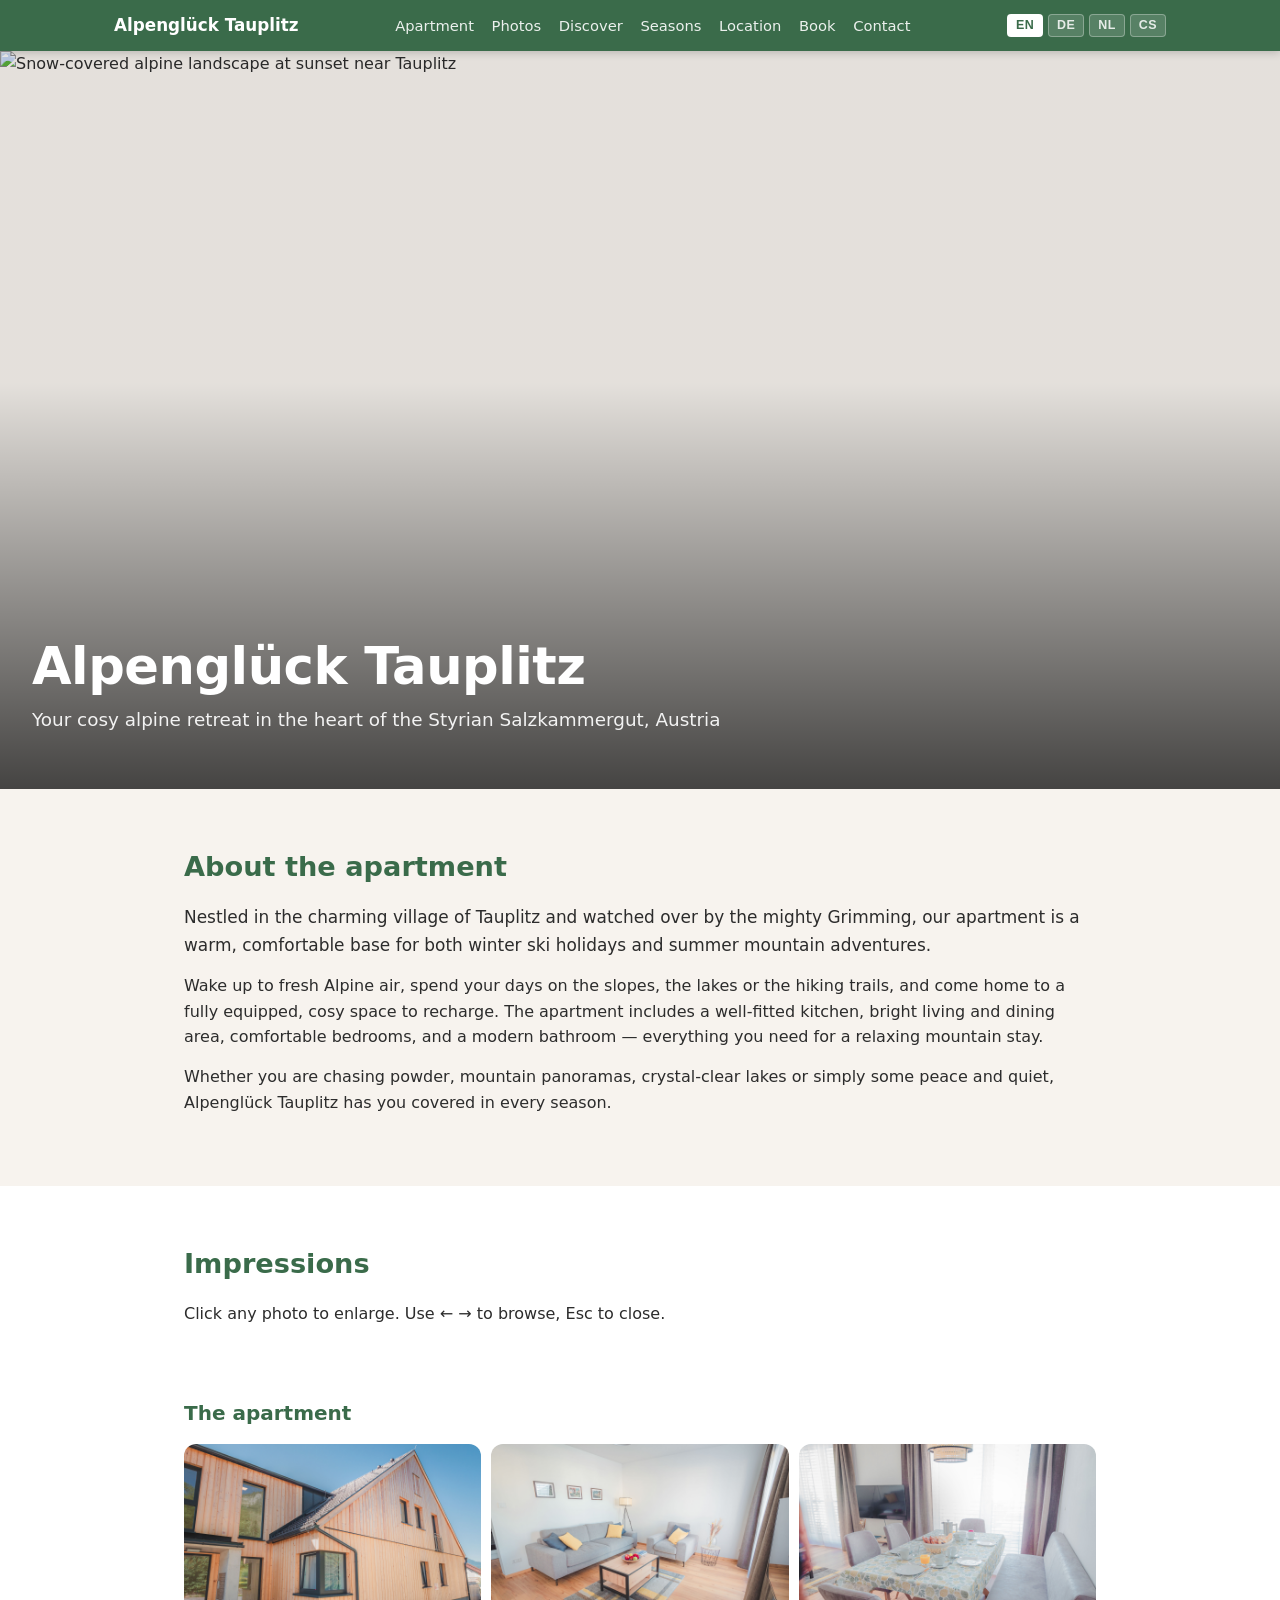
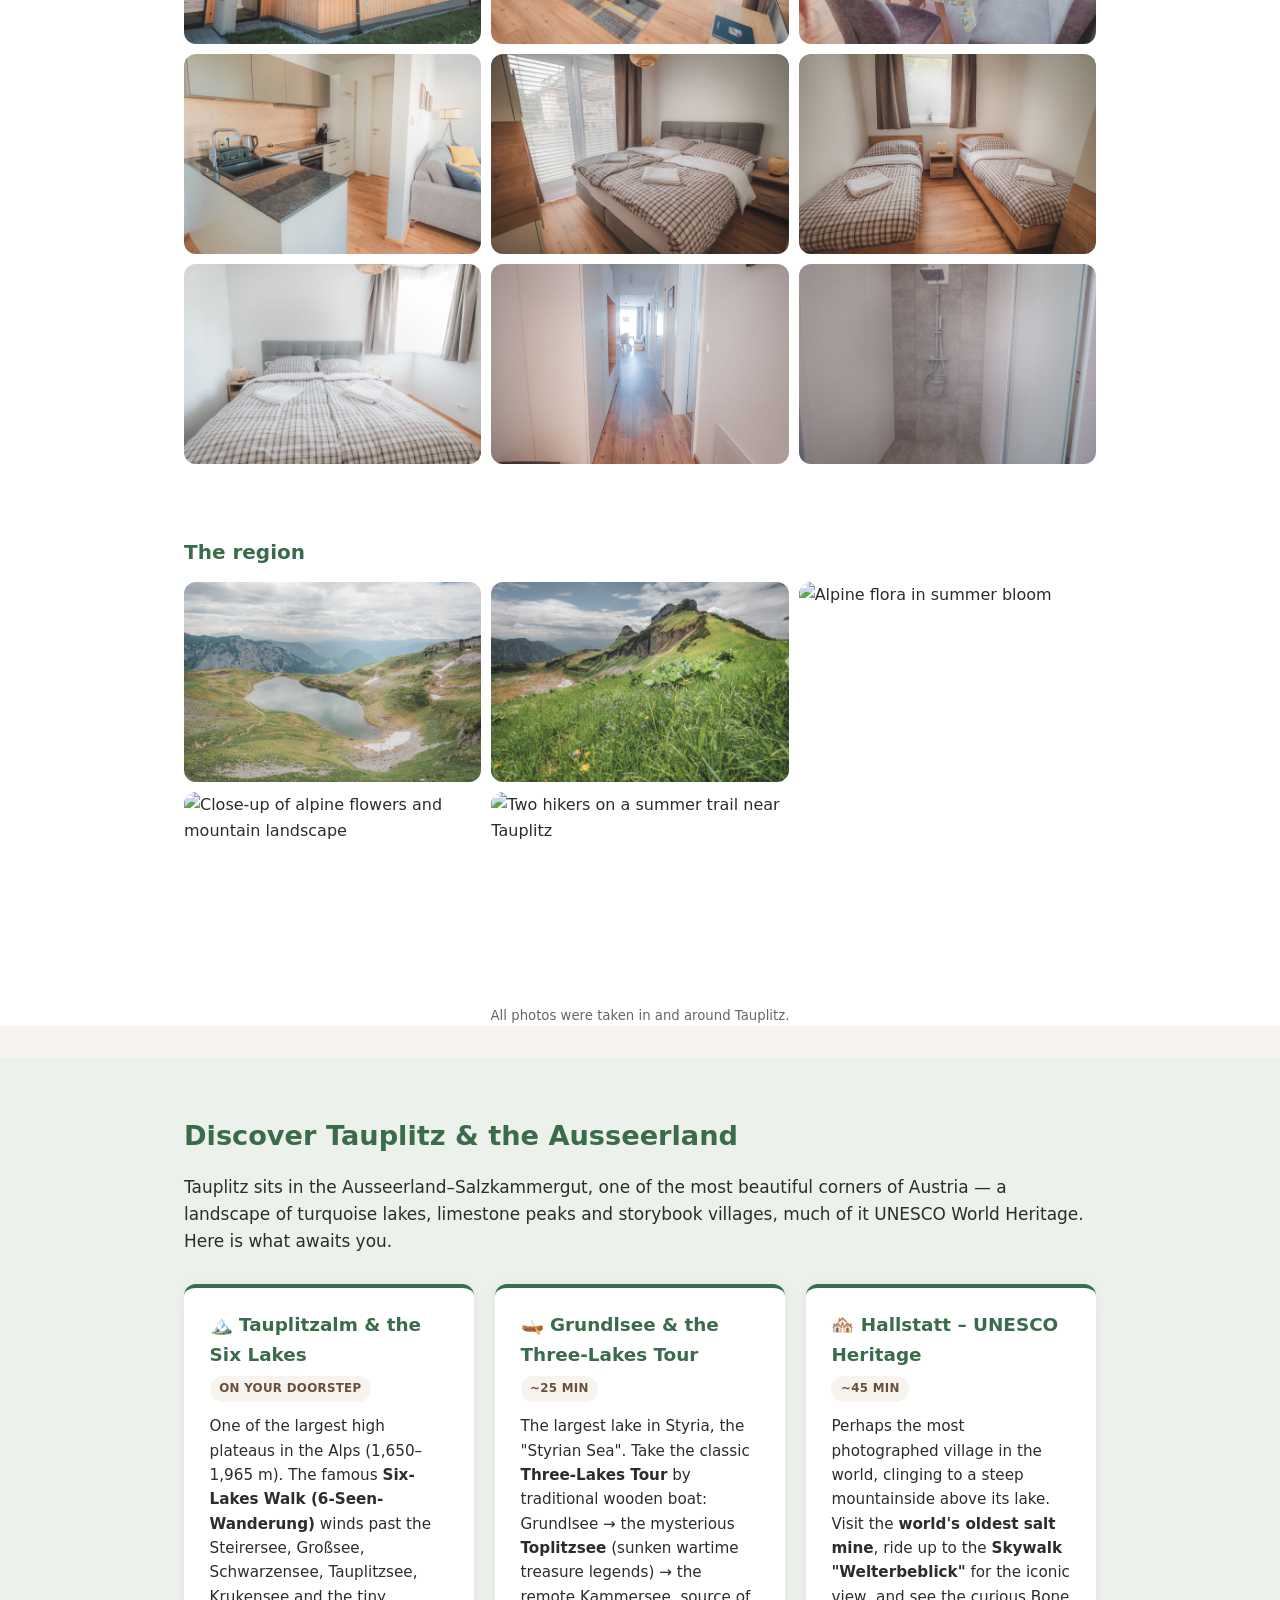
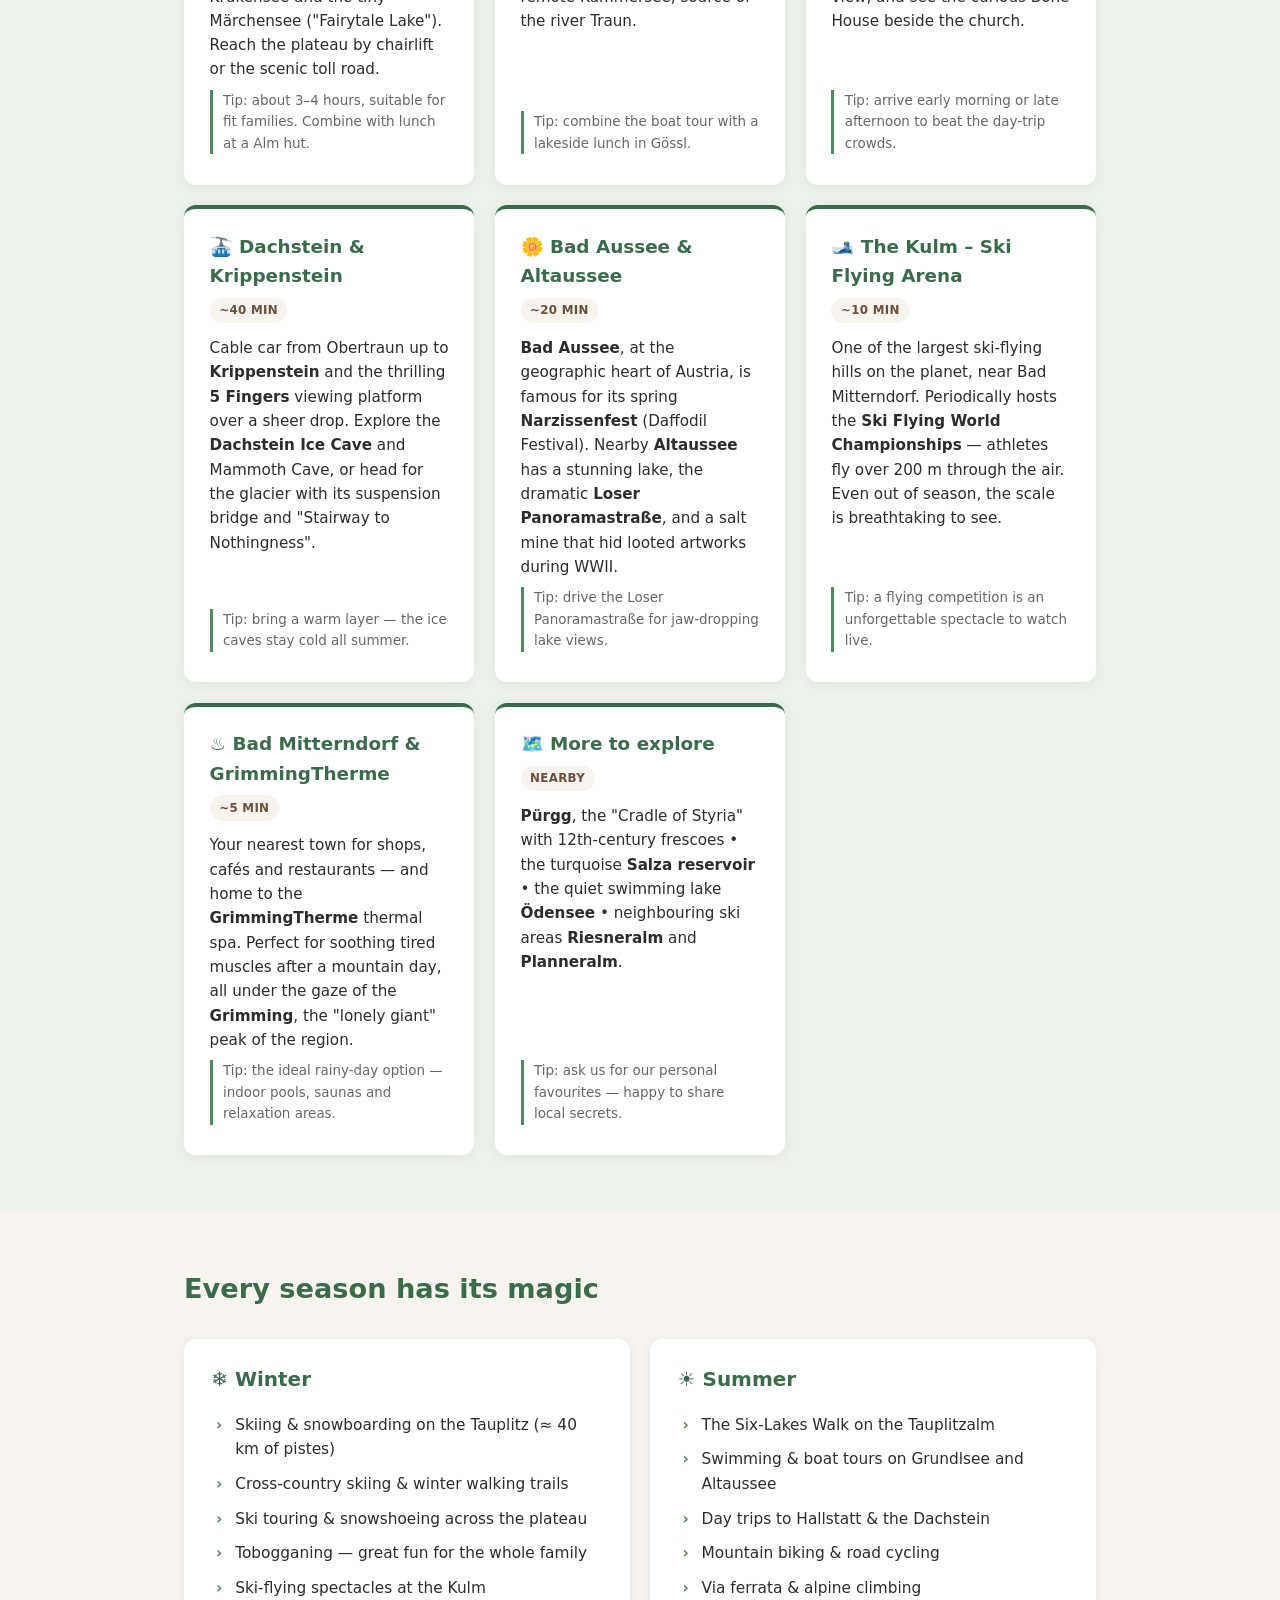
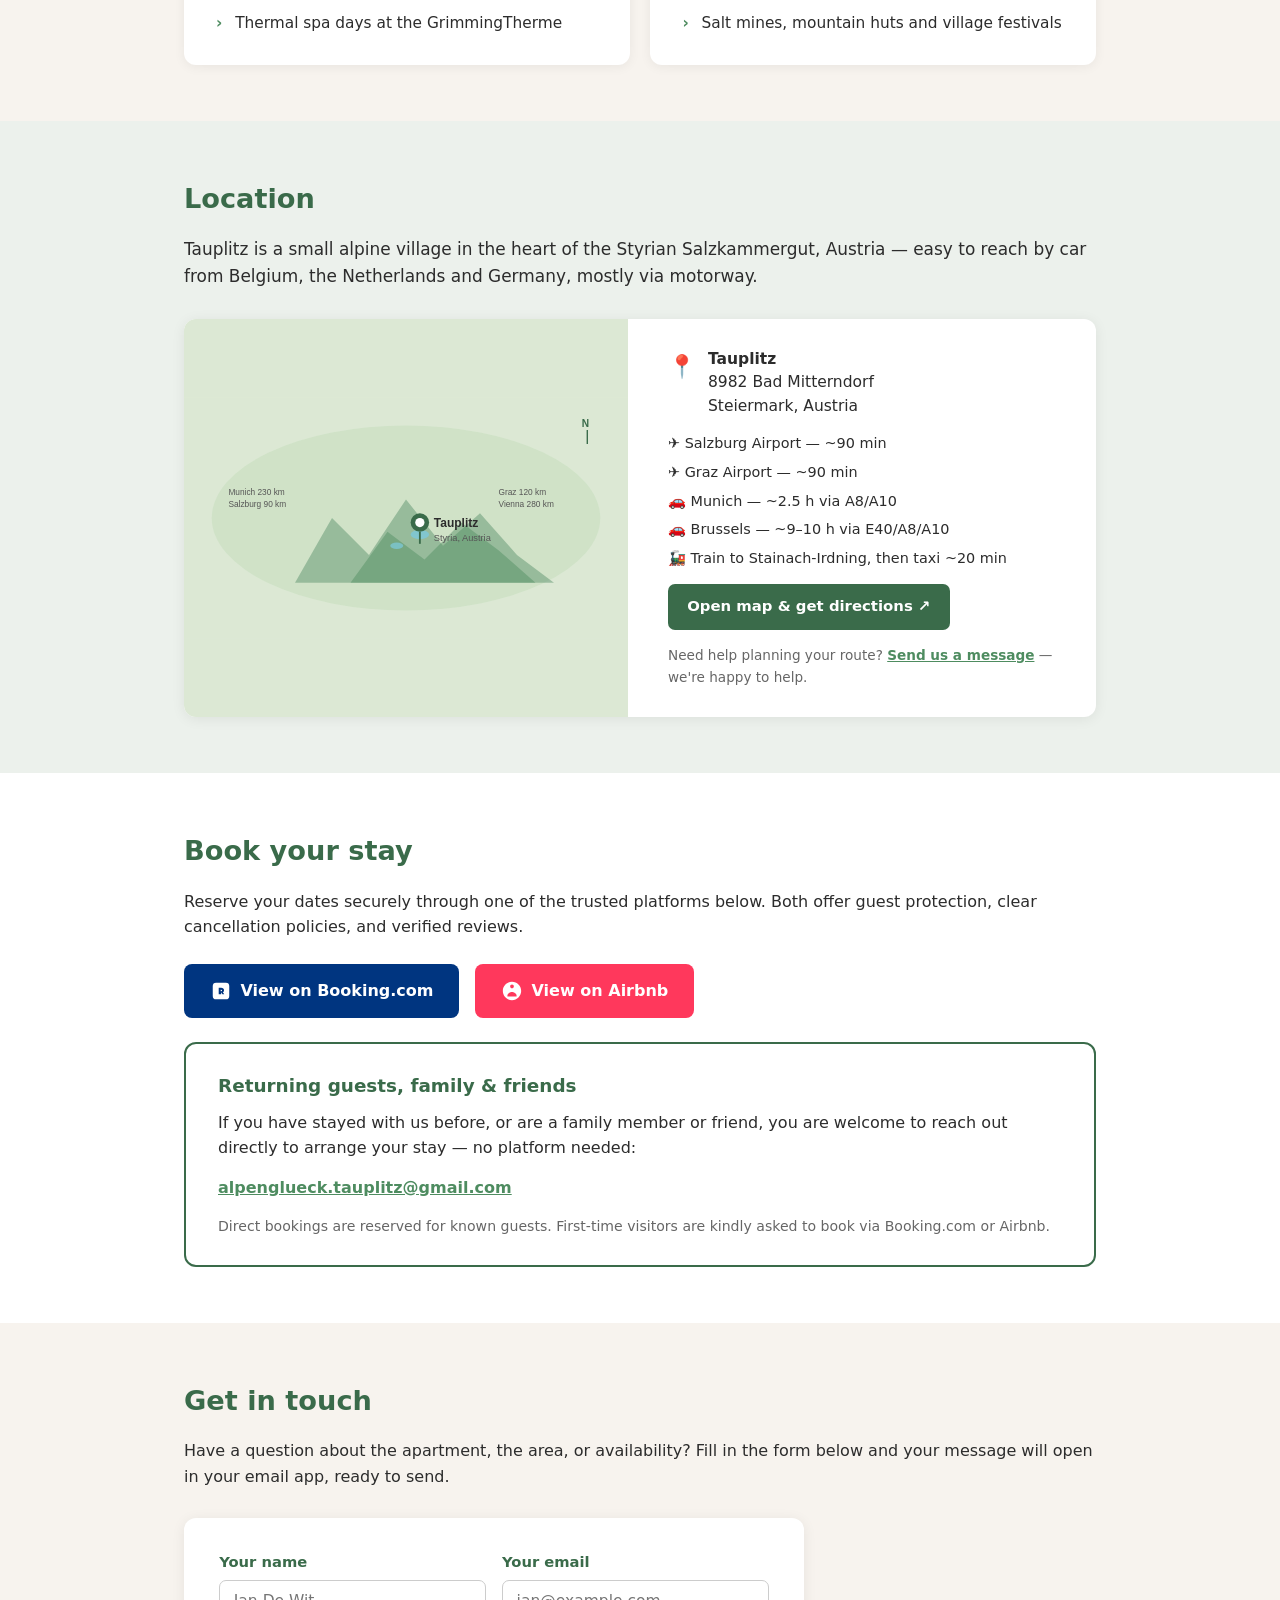
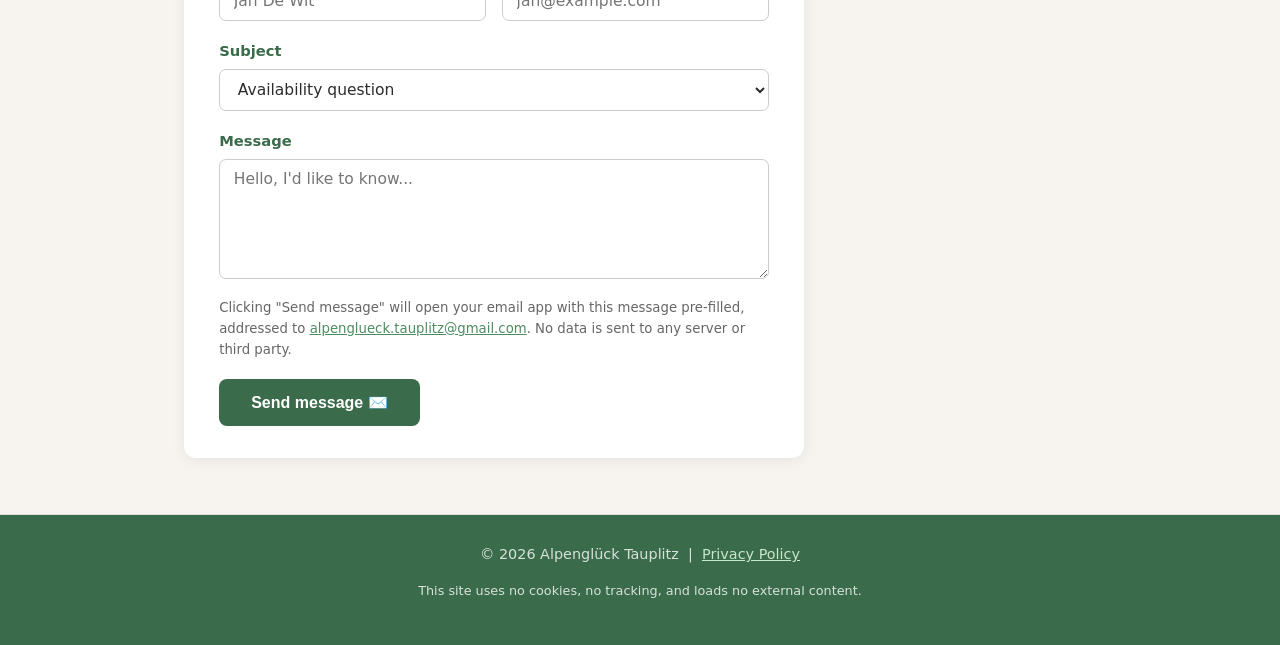
==== cs/index.html @ a93c3a3f "SEO: multilingual URL structure with hreflang, canonical, Open Graph, JSON-LD schema, sitemap & robo" ====
<!DOCTYPE html>

<html lang="cs">
<head>
<meta charset="utf-8">
<meta content="width=device-width, initial-scale=1.0" name="viewport">
<title data-i18n="page_title">Alpengl&uuml;ck Tauplitz &ndash; Alpsk&yacute; apartm&aacute;n ve &Scaron;t&yacute;rsk&yacute;ch Alp&aacute;ch</title>
<meta content="&Uacute;tuln&yacute; alpsk&yacute; apartm&aacute;n v Tauplitz, Rakousko. Va&scaron;e z&aacute;kladna pro Tauplitzalm, Grundlsee, Hallstatt a Dachstein. Rezervujte p&rcaron;es Booking.com nebo Airbnb." name="description">
<style>
    *, *::before, *::after { box-sizing: border-box; margin: 0; padding: 0; }

    :root {
      --green:       #3a6b4a;
      --green-light: #4e8c60;
      --cream:       #f7f3ee;
      --tint:        #ecf1ec;
      --brown:       #6b4f3a;
      --text:        #2c2c2c;
      --muted:       #666;
      --radius:      12px;
    }

    html { scroll-behavior: smooth; }
    body {
      font-family: 'Segoe UI', system-ui, sans-serif;
      color: var(--text);
      background: var(--cream);
      line-height: 1.6;
    }

    /* NAV */
    .nav {
      position: sticky; top: 0; z-index: 100;
      background: var(--green);
      box-shadow: 0 2px 8px rgba(0,0,0,.18);
    }
    .nav-inner {
      max-width: 1100px; margin: 0 auto;
      padding: .75rem 1.5rem;
      display: flex; flex-wrap: wrap;
      align-items: center; justify-content: space-between;
      gap: .4rem 1rem;
    }
    .nav-logo { color:#fff; font-weight:700; font-size:1.05rem; text-decoration:none; }
    .nav nav  { display:flex; flex-wrap:wrap; gap:1.1rem; }
    .nav nav a { color:rgba(255,255,255,.9); text-decoration:none; font-size:.92rem; }
    .nav nav a:hover { color:#fff; text-decoration:underline; }

    /* HERO */
    .hero {
      position:relative; height:82vh; min-height:460px;
      overflow:hidden; display:flex; align-items:flex-end;
    }
    .hero img {
      position:absolute; inset:0;
      width:100%; height:100%; object-fit:cover; object-position:center 35%;
    }
    .hero-overlay {
      position:absolute; inset:0;
      background:linear-gradient(to top,rgba(0,0,0,.72) 0%,rgba(0,0,0,.08) 55%);
    }
    .hero-text { position:relative; z-index:1; padding:2.5rem 2rem; color:#fff; max-width:760px; }
    .hero-text h1 {
      font-size:clamp(2rem,5vw,3.2rem); font-weight:700;
      letter-spacing:-.5px; line-height:1.15;
    }
    .hero-text p { margin-top:.6rem; font-size:1.15rem; opacity:.92; }

    /* LAYOUT */
    .band       { width:100%; }
    .band-tint  { background:var(--tint); }
    .band-white { background:#fff; }
    section { padding:3.5rem 1.5rem; max-width:960px; margin:0 auto; }
    section[id] { scroll-margin-top:68px; }
    h2 { font-size:1.7rem; color:var(--green); margin-bottom:1rem; }
    h3 { color:var(--green); }
    .lead { font-size:1.06rem; }
    p { margin-bottom:.9rem; }

    /* GALLERY */
    .gallery-label {
      max-width:960px; margin:0 auto;
      padding:2.5rem 1.5rem .4rem;
      font-size:1.25rem; font-weight:700; color:var(--green);
    }
    .gallery {
      display:grid;
      grid-template-columns:repeat(auto-fill,minmax(240px,1fr));
      gap:10px;
      max-width:960px; margin:.5rem auto 0; padding:0 1.5rem;
    }
    .gallery figure {
      position:relative; overflow:hidden;
      border-radius:var(--radius); cursor:zoom-in;
    }
    .gallery img {
      width:100%; height:200px; object-fit:cover; display:block;
      transition:transform .35s ease;
    }
    .gallery figure:hover img { transform:scale(1.06); }
    .gallery figcaption {
      position:absolute; left:0; right:0; bottom:0;
      padding:1.2rem .8rem .6rem;
      color:#fff; font-size:.88rem;
      background:linear-gradient(to top,rgba(0,0,0,.65),transparent);
      opacity:0; transition:opacity .22s;
    }
    .gallery figure:hover figcaption { opacity:1; }
    .gallery-hint {
      max-width:960px; margin:.8rem auto 0; padding:0 1.5rem;
      text-align:center; font-size:.83rem; color:var(--muted);
    }

    /* LIGHTBOX */
    .lightbox {
      position:fixed; inset:0; background:rgba(0,0,0,.93);
      display:none; align-items:center; justify-content:center;
      z-index:1000; padding:1.5rem;
    }
    .lightbox.open { display:flex; }
    .lightbox img {
      max-width:94%; max-height:88vh; object-fit:contain;
      border-radius:6px; box-shadow:0 12px 50px rgba(0,0,0,.6);
    }
    .lb-btn {
      position:absolute; background:none; border:none;
      color:#fff; cursor:pointer; line-height:1; user-select:none;
    }
    .lb-close { top:.8rem; right:1.2rem; font-size:2.8rem; }
    .lb-nav   { top:50%; transform:translateY(-50%); font-size:3.2rem; padding:0 .6rem; }
    .lb-prev  { left:.2rem; }
    .lb-next  { right:.2rem; }
    .lb-caption {
      position:absolute; bottom:1.2rem; left:0; right:0;
      text-align:center; color:rgba(255,255,255,.9);
      font-size:.97rem; padding:0 1rem;
    }

    /* GUIDE CARDS */
    .guide-grid {
      display:grid; grid-template-columns:repeat(auto-fit,minmax(280px,1fr));
      gap:1.3rem; margin-top:1.8rem;
    }
    .card {
      background:#fff; border-radius:var(--radius);
      padding:1.4rem 1.6rem;
      box-shadow:0 2px 12px rgba(0,0,0,.06);
      border-top:4px solid var(--green);
      display:flex; flex-direction:column;
    }
    .card h3 { font-size:1.15rem; margin-bottom:.45rem; }
    .badge {
      align-self:flex-start; background:var(--cream); color:var(--brown);
      font-size:.74rem; font-weight:700; letter-spacing:.3px;
      padding:.2rem .6rem; border-radius:20px; margin-bottom:.8rem;
      text-transform:uppercase;
    }
    .card p { font-size:.95rem; margin-bottom:.5rem; }
    .card .tip {
      font-size:.84rem; color:var(--muted);
      border-left:3px solid var(--green-light);
      padding-left:.65rem; margin-top:auto;
    }

    /* SEASONS */
    .season-grid {
      display:grid; grid-template-columns:repeat(auto-fit,minmax(270px,1fr));
      gap:1.3rem; margin-top:1.8rem;
    }
    .season {
      background:#fff; border-radius:var(--radius);
      padding:1.5rem 1.7rem;
      box-shadow:0 2px 12px rgba(0,0,0,.06);
    }
    .season h3 { font-size:1.25rem; margin-bottom:.75rem; }
    .season ul { list-style:none; }
    .season li { padding:.32rem 0 .32rem 1.5rem; position:relative; font-size:.96rem; }
    .season li::before {
      content:"›"; position:absolute; left:.3rem;
      color:var(--green-light); font-weight:700;
    }

    /* LOCATION MAP BOX */
    .map-box {
      display:grid; grid-template-columns:1fr 1fr;
      gap:1.5rem; margin-top:1.8rem;
      background:#fff; border-radius:var(--radius);
      box-shadow:0 2px 14px rgba(0,0,0,.07);
      overflow:hidden;
    }
    .map-visual { background:#dce8d4; display:flex; align-items:stretch; }
    .map-visual svg { width:100%; height:100%; display:block; }
    .map-info {
      padding:1.8rem 1.8rem 1.8rem 1rem;
      display:flex; flex-direction:column; gap:.9rem;
    }
    .map-address {
      display:flex; gap:.75rem; align-items:flex-start;
      font-size:.97rem; line-height:1.5;
    }
    .map-pin-icon { font-size:1.4rem; flex-shrink:0; margin-top:.1rem; }
    .map-facts { display:flex; flex-direction:column; gap:.35rem; }
    .map-fact { font-size:.9rem; display:flex; gap:.5rem; }
    .map-fact span { color:var(--text); }
    .map-btn {
      display:inline-block; background:var(--green); color:#fff;
      text-decoration:none; padding:.7rem 1.2rem;
      border-radius:7px; font-size:.93rem; font-weight:600;
      transition:opacity .15s; align-self:flex-start;
    }
    .map-btn:hover { opacity:.88; }
    .map-contact-note { font-size:.85rem; color:var(--muted); margin:0; }
    .map-contact-note a { color:var(--green-light); font-weight:600; }
    @media (max-width:620px) {
      .map-box { grid-template-columns:1fr; }
      .map-info { padding:1.4rem; }
    }

    /* CONTACT FORM */
    .contact-form {
      background:#fff; border-radius:var(--radius);
      padding:2rem 2.2rem;
      box-shadow:0 2px 14px rgba(0,0,0,.07);
      margin-top:1.8rem; max-width:620px;
    }
    .form-row { display:flex; flex-direction:column; gap:.4rem; margin-bottom:1.1rem; }
    .form-row label { font-size:.92rem; font-weight:600; color:var(--green); }
    .form-row input,
    .form-row textarea,
    .form-row select {
      border:1.5px solid #ccc; border-radius:7px;
      padding:.65rem .85rem; font-size:.97rem;
      font-family:inherit; color:var(--text);
      transition:border-color .15s;
      background:#fff;
    }
    .form-row input:focus,
    .form-row textarea:focus { outline:none; border-color:var(--green); }
    .form-row textarea { resize:vertical; min-height:120px; }
    .form-row.two-col { display:grid; grid-template-columns:1fr 1fr; gap:1rem; }
    .form-row.two-col > div { display:flex; flex-direction:column; gap:.4rem; }
    .form-note { font-size:.83rem; color:var(--muted); margin-bottom:1.2rem; }
    .form-note a { color:var(--green-light); }
    .btn-submit {
      background:var(--green); color:#fff; border:none;
      padding:.85rem 2rem; border-radius:8px;
      font-size:1rem; font-weight:600; cursor:pointer;
      transition:opacity .15s, transform .1s;
    }
    .btn-submit:hover { opacity:.88; transform:translateY(-1px); }
    @media (max-width:480px) {
      .form-row.two-col { grid-template-columns:1fr; }
      .contact-form { padding:1.4rem; }
    }

    /* BOOK */
    .book-grid { display:flex; flex-wrap:wrap; gap:1rem; margin-top:1.5rem; }
    .btn {
      display:inline-flex; align-items:center; gap:.55rem;
      padding:.9rem 1.6rem; border-radius:8px;
      font-size:1rem; font-weight:600; text-decoration:none;
      transition:opacity .15s,transform .1s;
    }
    .btn:hover { opacity:.88; transform:translateY(-1px); }
    .btn-booking { background:#003580; color:#fff; }
    .btn-airbnb  { background:#ff385c; color:#fff; }
    .btn svg { width:22px; height:22px; flex-shrink:0; fill:currentColor; }

    .direct-box {
      background:#fff; border:2px solid var(--green);
      border-radius:var(--radius); padding:1.7rem 2rem; margin-top:1.5rem;
    }
    .direct-box h3 { margin-bottom:.55rem; font-size:1.15rem; }
    .direct-box a { color:var(--green-light); font-weight:600; word-break:break-all; }

    hr { border:none; border-top:1px solid #e2ddd4; margin:0; }

    footer {
      background:var(--green); color:rgba(255,255,255,.8);
      text-align:center; padding:1.8rem 1rem; font-size:.9rem;
    }
    footer a { color:#c8e6c9; text-decoration:underline; }

    .lang-switch { display:flex; gap:.3rem; }
    .lang-switch button {
      background:rgba(255,255,255,.15); border:1px solid rgba(255,255,255,.3);
      color:rgba(255,255,255,.85); border-radius:4px; padding:.2rem .5rem;
      font-size:.78rem; font-weight:600; cursor:pointer; transition:background .15s;
      letter-spacing:.5px;
    }
    .lang-switch button:hover { background:rgba(255,255,255,.25); }
    .lang-switch button.active { background:#fff; color:var(--green); }

    @media (max-width:520px) {
      .btn { width:100%; justify-content:center; }
      .gallery { grid-template-columns:1fr 1fr; }
      .gallery img { height:150px; }
    }
  </style>
<link href="https://alpenglueck-tauplitz.be/cs/" rel="canonical"><link href="https://alpenglueck-tauplitz.be/" hreflang="en" rel="alternate"><link href="https://alpenglueck-tauplitz.be/de/" hreflang="de" rel="alternate"><link href="https://alpenglueck-tauplitz.be/nl/" hreflang="nl" rel="alternate"><link href="https://alpenglueck-tauplitz.be/cs/" hreflang="cs" rel="alternate"><link href="https://alpenglueck-tauplitz.be/" hreflang="x-default" rel="alternate"><meta content="website" property="og:type"><meta content="Alpengl&uuml;ck Tauplitz" property="og:site_name"><meta content="Alpengl&uuml;ck Tauplitz &ndash; Alpsk&yacute; apartm&aacute;n ve &Scaron;t&yacute;rsk&yacute;ch Alp&aacute;ch" property="og:title"><meta content="&Uacute;tuln&yacute; alpsk&yacute; apartm&aacute;n v Tauplitz, Rakousko. Va&scaron;e z&aacute;kladna pro Tauplitzalm, Grundlsee, Hallstatt a Dachstein. Rezervujte p&rcaron;es Booking.com nebo Airbnb." property="og:description"><meta content="https://alpenglueck-tauplitz.be/cs/" property="og:url"><meta content="https://alpenglueck-tauplitz.be/images/hero.jpg" property="og:image"><meta content="cs_CZ" property="og:locale"><meta content="summary_large_image" name="twitter:card"><meta content="Alpengl&uuml;ck Tauplitz &ndash; Alpsk&yacute; apartm&aacute;n ve &Scaron;t&yacute;rsk&yacute;ch Alp&aacute;ch" name="twitter:title"><meta content="&Uacute;tuln&yacute; alpsk&yacute; apartm&aacute;n v Tauplitz, Rakousko. Va&scaron;e z&aacute;kladna pro Tauplitzalm, Grundlsee, Hallstatt a Dachstein. Rezervujte p&rcaron;es Booking.com nebo Airbnb." name="twitter:description"><meta content="https://alpenglueck-tauplitz.be/images/hero.jpg" name="twitter:image"><meta content="AT-6" name="geo.region"><meta content="Tauplitz, Bad Mitterndorf" name="geo.placename"><meta content="47.5717;14.0086" name="geo.position"><meta content="47.5717, 14.0086" name="ICBM"><meta content="#3a6b4a" name="theme-color"><meta content="index, follow" name="robots"><meta content="Alpengl&uuml;ck Tauplitz" name="author"><script type="application/ld+json">{
  "@context": "https://schema.org",
  "@type": "LodgingBusiness",
  "name": "Alpenglück Tauplitz",
  "description": "Útulný alpský apartmán v Tauplitz, Rakousko. Vaše základna pro Tauplitzalm, Grundlsee, Hallstatt a Dachstein. Rezervujte přes Booking.com nebo Airbnb.",
  "url": "https://alpenglueck-tauplitz.be/cs/",
  "image": "https://alpenglueck-tauplitz.be/images/hero.jpg",
  "inLanguage": "cs",
  "email": "alpenglueck.tauplitz@gmail.com",
  "address": {
    "@type": "PostalAddress",
    "addressLocality": "Tauplitz",
    "postalCode": "8982",
    "addressRegion": "Steiermark",
    "addressCountry": "AT",
    "streetAddress": "Tauplitz, 8982 Bad Mitterndorf"
  },
  "geo": {
    "@type": "GeoCoordinates",
    "latitude": 47.5717,
    "longitude": 14.0086
  },
  "amenityFeature": [
    {
      "@type": "LocationFeatureSpecification",
      "name": "Fully equipped kitchen",
      "value": true
    },
    {
      "@type": "LocationFeatureSpecification",
      "name": "Bedrooms",
      "value": true
    },
    {
      "@type": "LocationFeatureSpecification",
      "name": "Modern bathroom",
      "value": true
    }
  ],
  "petsAllowed": false,
  "numberOfRooms": 3,
  "knowsLanguage": [
    "en",
    "de",
    "nl",
    "cs"
  ],
  "sameAs": [
    "https://www.booking.com/Share-NSsUTZE",
    "https://www.airbnb.be/rooms/51036211"
  ]
}</script></head>
<body>
<!-- NAV -->
<header class="nav" id="top">
<div class="nav-inner">
<a class="nav-logo" href="#top">Alpengl&uuml;ck Tauplitz</a>
<nav>
<a data-i18n="nav_apt" href="#about">Apartm&aacute;n</a>
<a data-i18n="nav_photos" href="#photos">Fotografie</a>
<a data-i18n="nav_discover" href="#discover">Objevit</a>
<a data-i18n="nav_seasons" href="#seasons">Ro&ccaron;n&iacute; obdob&iacute;</a>
<a data-i18n="nav_location" href="#getting-here">Poloha</a>
<a data-i18n="nav_book" href="#book">Rezervace</a>
<a data-i18n="nav_contact" href="#contact">Kontakt</a>
</nav>
<div class="lang-switch">
<button data-lang="en" onclick="location.href='/'">EN</button>
<button data-lang="de" onclick="location.href='/de/'">DE</button>
<button data-lang="nl" onclick="location.href='/nl/'">NL</button>
<button class="active" data-lang="cs" onclick="location.href='/cs/'">CS</button>
</div>
</div>
</header>
<!-- HERO -->
<div class="hero">
<img alt="Snow-covered alpine landscape at sunset near Tauplitz" src="/images/hero.jpg">
<div class="hero-overlay"></div>
<div class="hero-text">
<h1>Alpengl&uuml;ck Tauplitz</h1>
<p data-i18n="hero_sub">V&aacute;&scaron; &uacute;tuln&yacute; alpsk&yacute; &uacute;tulek v srdci &Scaron;t&yacute;rsk&eacute;ho Salzkammergutu, Rakousko</p>
</div>
</div>
<!-- ABOUT -->
<section id="about">
<h2 data-i18n="about_h2">O apartm&aacute;nu</h2>
<p class="lead" data-i18n="about_p1">Zasazen&yacute; do malebn&eacute; vesnice Tauplitz a dohl&iacute;&zcaron;en&yacute; mocn&yacute;m Grimmingem, n&aacute;&scaron; apartm&aacute;n je teplou a pohodlnou z&aacute;kladnou jak pro zimn&iacute; ly&zcaron;a&rcaron;sk&eacute; dovolen&eacute;, tak pro letn&iacute; horsk&aacute; dobrodru&zcaron;stv&iacute;.</p>
<p data-i18n="about_p2">Probouzejte se do &ccaron;erstv&eacute;ho alpsk&eacute;ho vzduchu, tr&aacute;vte dny na sjezdovk&aacute;ch, u jezer nebo na turistick&yacute;ch stezk&aacute;ch a vra&tcaron;te se do pln&ecaron; vybaven&eacute;ho, &uacute;tuln&eacute;ho apartm&aacute;nu. Apartm&aacute;n zahrnuje dob&rcaron;e vybavenou kuchy&ncaron;, sv&ecaron;tl&yacute; ob&yacute;vac&iacute; a j&iacute;deln&iacute; prostor, pohodln&eacute; lo&zcaron;nice a modern&iacute; koupelnu &ndash; v&scaron;e pro relaxa&ccaron;n&iacute; pobyt v hor&aacute;ch.</p>
<p data-i18n="about_p3">A&tcaron; hled&aacute;te pra&scaron;an, horsk&aacute; panoramata, k&rcaron;i&scaron;&tcaron;&aacute;lov&ecaron; &ccaron;ist&aacute; jezera nebo jen klid &ndash; Alpengl&uuml;ck Tauplitz m&aacute; v ka&zcaron;d&eacute;m ro&ccaron;n&iacute;m obdob&iacute; to prav&eacute; pro v&aacute;s.</p>
</section>
<!-- PHOTOS -->
<div class="band band-white" id="photos">
<section style="padding-bottom:1rem;">
<h2 data-i18n="photos_h2">Dojmy</h2>
<p data-i18n="photos_p">Klikn&ecaron;te na fotografii pro zv&ecaron;t&scaron;en&iacute;. Proch&aacute;zejte kl&aacute;vesami &larr; &rarr;, zav&rcaron;ete kl&aacute;vesou Esc.</p>
</section>
<p class="gallery-label" data-i18n="gallery_apt">Apartm&aacute;n</p>
<div class="gallery" id="gallery-apt">
<figure>
<img alt="Exterior of the apartment building" src="/images/exterior01.jpg">
<figcaption>The apartment building</figcaption>
</figure>
<figure>
<img alt="Bright and comfortable living room" src="/images/livingroom.jpg">
<figcaption>Living room</figcaption>
</figure>
<figure>
<img alt="Dining area" src="/images/diningroom.jpg">
<figcaption>Dining area</figcaption>
</figure>
<figure>
<img alt="Fully equipped kitchen" src="/images/kitchen.jpg">
<figcaption>Fully equipped kitchen</figcaption>
</figure>
<figure>
<img alt="Cosy main bedroom" src="/images/bedroom.jpg">
<figcaption>Main bedroom</figcaption>
</figure>
<figure>
<img alt="Second bedroom" src="/images/bedroom02.jpg">
<figcaption>Second bedroom</figcaption>
</figure>
<figure>
<img alt="Third bedroom" src="/images/bedroom03.jpg">
<figcaption>Third bedroom</figcaption>
</figure>
<figure>
<img alt="Entrance hallway" src="/images/hallway.jpg">
<figcaption>Entrance hallway</figcaption>
</figure>
<figure>
<img alt="Modern bathroom with shower" src="/images/shower.jpg">
<figcaption>Modern bathroom</figcaption>
</figure>
</div>
<p class="gallery-label" data-i18n="gallery_region" style="margin-top:2rem;">Oblast</p>
<div class="gallery" id="gallery-region">
<figure>
<img alt="Mountain lake on the Tauplitzalm plateau" src="/images/lake.jpg">
<figcaption>Mountain lake on the Tauplitzalm</figcaption>
</figure>
<figure>
<img alt="Alpine wildflower meadow with mountain peaks" src="/images/meadow.jpg">
<figcaption>Alpine wildflower meadows</figcaption>
</figure>
<figure>
<img alt="Alpine flora in summer bloom" src="/images/flora01.jpg">
<figcaption>Summer flora on the plateau</figcaption>
</figure>
<figure>
<img alt="Close-up of alpine flowers and mountain landscape" src="/images/flora02.jpg">
<figcaption>Alpine flowers and peaks</figcaption>
</figure>
<figure>
<img alt="Two hikers on a summer trail near Tauplitz" src="/images/hiking.jpg">
<figcaption>Endless hiking trails on your doorstep</figcaption>
</figure>
</div>
<p class="gallery-hint" data-i18n="gallery_hint" style="margin-bottom:2rem;">V&scaron;echny fotografie byly po&rcaron;&iacute;zeny v Tauplitzu a jeho okol&iacute;.</p>
</div>
<!-- DISCOVER -->
<div class="band band-tint">
<section id="discover">
<h2 data-i18n="discover_h2">Objevte Tauplitz & Ausseerland</h2>
<p class="lead" data-i18n="discover_lead">Tauplitz le&zcaron;&iacute; v oblasti Ausseerland&ndash;Salzkammergut, jednom z nejkr&aacute;sn&ecaron;j&scaron;&iacute;ch kout&uring; Rakouska &ndash; krajin&ecaron; tyrkysov&yacute;ch jezer, v&aacute;pencov&yacute;ch vrchol&uring; a poh&aacute;dkov&yacute;ch vesnic, z nich&zcaron; mnoh&eacute; jsou UNESCO d&ecaron;dictv&iacute;. Zde je to, co v&aacute;s &ccaron;ek&aacute;.</p>
<div class="guide-grid">
<div class="card">
<h3 data-i18n="c1_h3">🏔️ Tauplitzalm & &Scaron;est jezer</h3>
<span class="badge" data-i18n="c1_badge">P&rcaron;&iacute;mo p&rcaron;ede dve&rcaron;mi</span>
<p data-i18n-html="c1_p_html">Jedna z nejv&ecaron;t&scaron;&iacute;ch horsk&yacute;ch plo&scaron;in v Alp&aacute;ch (1 650&ndash;1 965 m). Slavn&aacute; <strong>T&uacute;ra po &scaron;esti jezerech (6-Seen-Wanderung)</strong> vede kolem Steirersee, Gro&szlig;see, Schwarzensee, Tauplitzsee, Krukensee a mal&eacute;ho M&auml;rchensee. Na plo&scaron;inu se dostanete lanovkou nebo poplatkovou silnic&iacute;.</p>
<p class="tip" data-i18n="c1_tip">Tip: cca 3&ndash;4 hodiny, vhodn&eacute; pro zdatn&eacute; rodiny. Kombinujte s ob&ecaron;dem v horsk&eacute; chat&ecaron;.</p>
</div>
<div class="card">
<h3 data-i18n="c2_h3">🛶 Grundlsee & V&yacute;let po t&rcaron;ech jezerech</h3>
<span class="badge" data-i18n="c2_badge">~25 min.</span>
<p data-i18n-html="c2_p_html">Nejv&ecaron;t&scaron;&iacute; jezero ve &Scaron;t&yacute;rsku, &bdquo;&Scaron;t&yacute;rsk&eacute; mo&rcaron;e". Vyrazte na klasick&yacute; <strong>V&yacute;let po t&rcaron;ech jezerech</strong> tradi&ccaron;n&iacute;m d&rcaron;ev&ecaron;n&yacute;m &ccaron;lunem: Grundlsee &rarr; tajemn&eacute; <strong>Toplitzsee</strong> &rarr; odlehl&eacute; Kammersee, pramen &rcaron;eky Traun.</p>
<p class="tip" data-i18n="c2_tip">Tip: kombinujte plavbu s ob&ecaron;dem u jezera v G&ouml;ssl.</p>
</div>
<div class="card">
<h3 data-i18n="c3_h3">🏘️ Hallstatt &ndash; UNESCO d&ecaron;dictv&iacute;</h3>
<span class="badge" data-i18n="c3_badge">~45 min.</span>
<p data-i18n-html="c3_p_html">Snad nejfotografovan&ecaron;j&scaron;&iacute; vesnice na sv&ecaron;t&ecaron;, p&rcaron;itiskl&aacute; ke strm&eacute;mu svahu nad jezerem. Nav&scaron;tivte <strong>nejstar&scaron;&iacute; soln&yacute; d&uring;l na sv&ecaron;t&ecaron;</strong>, vyje&dcaron;te na <strong>Skywalk &bdquo;Welterbeblick"</strong> pro ikonick&yacute; v&yacute;hled a prohl&eacute;dn&ecaron;te si kostnici u kostela.</p>
<p class="tip" data-i18n="c3_tip">Tip: p&rcaron;ije&dcaron;te brzy r&aacute;no nebo pozd&ecaron; odpoledne, abyste p&rcaron;ede&scaron;li dav&uring;m jednodenn&iacute;ch v&yacute;letn&iacute;k&uring;.</p>
</div>
<div class="card">
<h3 data-i18n="c4_h3">🚠 Dachstein & Krippenstein</h3>
<span class="badge" data-i18n="c4_badge">~40 min.</span>
<p data-i18n-html="c4_p_html">Lanovka z Obertraunu na <strong>Krippenstein</strong> a &uacute;chvatnou vyhl&iacute;dkovou platformu <strong>5 Fingers</strong>. Prozkoumejte <strong>Dachsteinskou ledovou jeskyni</strong> a Mamut&iacute; jeskyni nebo se vydejte na ledovec se z&aacute;v&ecaron;sn&yacute;m mostem.</p>
<p class="tip" data-i18n="c4_tip">Tip: vezm&ecaron;te si teplou vrstvu &ndash; ledov&eacute; jeskyn&ecaron; jsou celoro&ccaron;n&ecaron; studen&eacute;.</p>
</div>
<div class="card">
<h3 data-i18n="c5_h3">🌼 Bad Aussee & Altaussee</h3>
<span class="badge" data-i18n="c5_badge">~20 min.</span>
<p data-i18n-html="c5_p_html"><strong>Bad Aussee</strong>, v geografick&eacute;m st&rcaron;edu Rakouska, je proslul&eacute; jarn&iacute;m <strong>Narzissenfest</strong> (Festival narcis&uring;). Nedalek&eacute;h <strong>Altaussee</strong> nab&iacute;z&iacute; n&aacute;dhern&eacute; jezero, dramatickou <strong>Loser Panoramastra&szlig;e</strong> a soln&yacute; d&uring;l s ukryt&yacute;mi v&aacute;le&ccaron;n&yacute;mi um&ecaron;leck&yacute;mi d&iacute;ly.</p>
<p class="tip" data-i18n="c5_tip">Tip: projet Loser Panoramastra&szlig;e pro ohromuj&iacute;c&iacute; v&yacute;hledy na jezero.</p>
</div>
<div class="card">
<h3 data-i18n="c6_h3">🎿 Kulm &ndash; Skoky na ly&zcaron;&iacute;ch</h3>
<span class="badge" data-i18n="c6_badge">~10 min.</span>
<p data-i18n-html="c6_p_html">Jeden z nejv&ecaron;t&scaron;&iacute;ch skokansk&yacute;ch mostk&uring; na sv&ecaron;t&ecaron;, u Bad Mitterndorfu. Pravideln&ecaron; po&rcaron;&aacute;d&aacute; <strong>Mistrovstv&iacute; sv&ecaron;ta ve skoc&iacute;ch na ly&zcaron;&iacute;ch</strong> &ndash; z&aacute;vodn&iacute;ci l&eacute;taj&iacute; p&rcaron;es 200 m vzduchem.</p>
<p class="tip" data-i18n="c6_tip">Tip: za&zcaron;&iacute;t z&aacute;vod ve skoc&iacute;ch na&zcaron;ivo je nezapomenuteln&aacute; pod&iacute;van&aacute;.</p>
</div>
<div class="card">
<h3 data-i18n="c7_h3">♨️ Bad Mitterndorf & GrimmingTherme</h3>
<span class="badge" data-i18n="c7_badge">~5 min.</span>
<p data-i18n-html="c7_p_html">Nejbli&zcaron;&scaron;&iacute; m&ecaron;sto pro n&aacute;kupy, kav&aacute;rny a restaurace &ndash; a domov term&aacute;ln&iacute;ho l&aacute;zn&ecaron; <strong>GrimmingTherme</strong>. Ide&aacute;ln&iacute; pro regeneraci unaven&yacute;ch sval&uring; po dni v hor&aacute;ch, pod pohledem <strong>Grimmingu</strong>, &bdquo;osam&ecaron;l&eacute;ho obra" oblasti.</p>
<p class="tip" data-i18n="c7_tip">Tip: ide&aacute;ln&iacute; volba za de&scaron;tiv&eacute;ho dne &ndash; kryt&eacute; baz&eacute;ny, sauny a relaxa&ccaron;n&iacute; prostory.</p>
</div>
<div class="card">
<h3 data-i18n="c8_h3">🗺️ V&iacute;ce k objeven&iacute;</h3>
<span class="badge" data-i18n="c8_badge">V okol&iacute;</span>
<p data-i18n-html="c8_p_html"><strong>P&uuml;rgg</strong>, &bdquo;kol&eacute;bka &Scaron;t&yacute;rska" s freskami z 12. stolet&iacute; &bull; tyrkysov&aacute; <strong>n&aacute;dr&zcaron; Salza</strong> &bull; klidn&eacute; koupac&iacute; jezero <strong>&Ouml;densee</strong> &bull; sousedn&iacute; ly&zcaron;a&rcaron;sk&aacute; st&rcaron;ediska <strong>Riesneralm</strong> a <strong>Planneralm</strong>.</p>
<p class="tip" data-i18n="c8_tip">Tip: zeptejte se n&aacute;s na na&scaron;e osobn&iacute; tipy &ndash; r&aacute;di se pod&ecaron;l&iacute;me o m&iacute;stn&iacute; tajemstv&iacute;.</p>
</div>
</div>
</section>
</div>
<!-- SEASONS -->
<section id="seasons">
<h2 data-i18n="seasons_h2">Ka&zcaron;d&eacute; ro&ccaron;n&iacute; obdob&iacute; m&aacute; sv&eacute; kouzlo</h2>
<div class="season-grid">
<div class="season">
<h3 data-i18n="winter_h3">❄️ Zima</h3>
<ul>
<li data-i18n="w1">Ly&zcaron;ov&aacute;n&iacute; & snowboard na Tauplitz (&asymp; 40 km sjezdovek)</li>
<li data-i18n="w2">B&ecaron;&zcaron;eck&eacute; ly&zcaron;ov&aacute;n&iacute; & zimn&iacute; turistick&eacute; stezky</li>
<li data-i18n="w3">Skialpinismus & sn&ecaron;&zcaron;nicov&aacute; turistika po plo&scaron;in&ecaron;</li>
<li data-i18n="w4">S&aacute;&ncaron;kov&aacute;n&iacute; &ndash; skv&ecaron;l&aacute; z&aacute;bava pro celou rodinu</li>
<li data-i18n="w5">Z&aacute;vody ve skoc&iacute;ch na ly&zcaron;&iacute;ch na Kulmu</li>
<li data-i18n="w6">Dny v term&aacute;ln&iacute;ch l&aacute;zn&iacute;ch GrimmingTherme</li>
</ul>
</div>
<div class="season">
<h3 data-i18n="summer_h3">☀️ L&eacute;to</h3>
<ul>
<li data-i18n="s1">T&uacute;ra po &scaron;esti jezerech na Tauplitzalm</li>
<li data-i18n="s2">Plav&aacute;n&iacute; & plavby na Grundlsee a Altaussee</li>
<li data-i18n="s3">Jednodenn&iacute; v&yacute;lety do Hallstatt & na Dachstein</li>
<li data-i18n="s4">Horsk&aacute; kola & silni&ccaron;n&iacute; cyklistika</li>
<li data-i18n="s5">Via ferrata & alpsk&eacute; lezen&iacute;</li>
<li data-i18n="s6">Soln&eacute; doly, horsk&eacute; chaty a vesnick&eacute; slavnosti</li>
</ul>
</div>
</div>
</section>
<!-- LOCATION -->
<div class="band band-tint">
<section id="getting-here">
<h2 data-i18n="loc_h2">Poloha</h2>
<p class="lead" data-i18n="loc_lead">Tauplitz je mal&aacute; alpsk&aacute; vesnice v srdci &Scaron;t&yacute;rsk&eacute;ho Salzkammergutu v Rakousku &ndash; snadno dosa&zcaron;iteln&aacute; autem z Belgie, Nizozemska a N&ecaron;mecka, p&rcaron;ev&aacute;&zcaron;n&ecaron; po d&aacute;lnici.</p>
<div class="map-box">
<div aria-hidden="true" class="map-visual">
<!-- Stylised map placeholder using pure CSS/SVG -->
<svg aria-label="Illustrated map showing Tauplitz location in Austria" role="img" viewbox="0 0 480 260" xmlns="http://www.w3.org/2000/svg">
<!-- Background -->
<rect fill="#dce8d4" height="260" width="480"></rect>
<!-- Rough country shape suggestion -->
<ellipse cx="240" cy="130" fill="#c8dfc0" opacity=".6" rx="210" ry="100"></ellipse>
<!-- Mountain silhouette -->
<polygon fill="#6b9c78" opacity=".55" points="120,200 160,130 200,170 240,110 280,160 320,125 360,170 400,200"></polygon>
<polygon fill="#4e8c60" opacity=".45" points="180,200 220,145 260,175 300,135 340,165 380,200"></polygon>
<!-- Lake dots -->
<ellipse cx="255" cy="148" fill="#7ec8d8" opacity=".85" rx="10" ry="5"></ellipse>
<ellipse cx="230" cy="160" fill="#7ec8d8" opacity=".75" rx="7" ry="3.5"></ellipse>
<!-- Pin -->
<circle cx="255" cy="135" fill="#3a6b4a" r="10"></circle>
<circle cx="255" cy="135" fill="#fff" r="5"></circle>
<line stroke="#3a6b4a" stroke-width="2" x1="255" x2="255" y1="145" y2="158"></line>
<!-- Label -->
<text fill="#2c2c2c" font-family="sans-serif" font-size="13" font-weight="700" x="270" y="140">Tauplitz</text>
<text fill="#555" font-family="sans-serif" font-size="10" x="270" y="155">Styria, Austria</text>
<!-- Nearest cities labels -->
<text fill="#555" font-family="sans-serif" font-size="9" x="48" y="105">Munich 230 km</text>
<text fill="#555" font-family="sans-serif" font-size="9" x="48" y="118">Salzburg 90 km</text>
<text fill="#555" font-family="sans-serif" font-size="9" x="340" y="105">Graz 120 km</text>
<text fill="#555" font-family="sans-serif" font-size="9" x="340" y="118">Vienna 280 km</text>
<!-- Compass rose -->
<text fill="#3a6b4a" font-family="sans-serif" font-size="11" font-weight="700" x="430" y="32">N</text>
<line stroke="#3a6b4a" stroke-width="1.5" x1="436" x2="436" y1="35" y2="50"></line>
</svg>
</div>
<div class="map-info">
<div class="map-address">
<span class="map-pin-icon">📍</span>
<div>
<strong>Tauplitz</strong><br>
            8982 Bad Mitterndorf<br>
<span data-i18n="map_line3">&Scaron;t&yacute;rsko, Rakousko</span>
</div>
</div>
<div class="map-facts">
<div class="map-fact" data-i18n="fact1">✈️ Leti&scaron;t&ecaron; Salzburg &mdash; ~90 min.</div>
<div class="map-fact" data-i18n="fact2">✈️ Leti&scaron;t&ecaron; Graz &mdash; ~90 min.</div>
<div class="map-fact" data-i18n="fact3">🚗 Mnichov &mdash; ~2,5 h po A8/A10</div>
<div class="map-fact" data-i18n="fact4">🚗 Brusel &mdash; ~9&ndash;10 h po E40/A8/A10</div>
<div class="map-fact" data-i18n="fact5">🚂 Vlak do Stainach-Irdning, pak taxi ~20 min.</div>
</div>
<a class="map-btn" data-i18n="map_btn" href="https://www.openstreetmap.org/?mlat=47.553&mlon=13.973&zoom=13" rel="noopener noreferrer" target="_blank">Otev&rcaron;&iacute;t mapu & napl&aacute;novat trasu &nearrow;</a>
<p class="map-contact-note" data-i18n-html="map_note_html">Pot&rcaron;ebujete pomoc s pl&aacute;nov&aacute;n&iacute;m trasy? <a href="#contact">Napi&scaron;te n&aacute;m</a> &ndash; r&aacute;di pom&uring;&zcaron;eme.</p>
</div>
</div>
</section>
</div>
<!-- BOOK -->
<div class="band band-white">
<section id="book">
<h2 data-i18n="book_h2">Rezervujte sv&uring;j pobyt</h2>
<p data-i18n="book_p">Rezervujte term&iacute;ny bezpe&ccaron;n&ecaron; prost&rcaron;ednictv&iacute;m jedn&eacute; z ov&ecaron;&rcaron;en&yacute;ch platforem. Ob&ecaron; nab&iacute;zej&iacute; ochranu host&uring;, jasn&eacute; storno podm&iacute;nky a ov&ecaron;&rcaron;en&eacute; recenze.</p>
<div class="book-grid">
<a class="btn btn-booking" href="https://www.booking.com/Share-NSsUTZE" rel="noopener noreferrer" target="_blank">
<svg aria-hidden="true" viewbox="0 0 24 24">
<path d="M17.33 3H6.67A3.67 3.67 0 0 0 3 6.67v10.66A3.67 3.67 0 0 0 6.67 21h10.66A3.67 3.67 0 0 0 21 17.33V6.67A3.67 3.67 0 0 0 17.33 3zm-5.16 12.5H9.5V8.5h2.67c1.93 0 3.16 1 3.16 2.67a2.37 2.37 0 0 1-1.27 2.17l1.44 2.16h-1.93l-1.2-1.83h-.2v1.83zm0-3.17h-.5v-1.66h.5c.67 0 1 .33 1 .83s-.33.83-1 .83z"></path>
</svg>
<span data-i18n="btn_booking">Zobrazit na Booking.com</span>
</a>
<a class="btn btn-airbnb" href="https://www.airbnb.be/rooms/51036211?guests=1&adults=1&s=67&unique_share_id=4e15bfca-5d18-45ab-be7b-5f35f5af99cb" rel="noopener noreferrer" target="_blank">
<svg aria-hidden="true" viewbox="0 0 24 24">
<path d="M12 2C6.48 2 2 6.48 2 12s4.48 10 10 10 10-4.48 10-10S17.52 2 12 2zm0 3c1.1 0 2 .9 2 2s-.9 2-2 2-2-.9-2-2 .9-2 2-2zm5 13H7v-1c0-2.67 3.34-4 5-4s5 1.33 5 4v1z"></path>
</svg>
<span data-i18n="btn_airbnb">Zobrazit na Airbnb</span>
</a>
</div>
<div class="direct-box">
<h3 data-i18n="direct_h3">Vracej&iacute;c&iacute; se host&eacute;, rodina & p&rcaron;&aacute;tel&eacute;</h3>
<p data-i18n="direct_p1">Pokud jste u n&aacute;s ji&zcaron; d&rcaron;&iacute;ve pob&yacute;vali nebo jste rodinn&iacute; p&rcaron;&iacute;slu&scaron;n&iacute;ci &ccaron;i p&rcaron;&aacute;tel&eacute;, obra&tcaron;te se na n&aacute;s p&rcaron;&iacute;mo &ndash; bez platformy:</p>
<p>
<a href="mailto:alpenglueck.tauplitz@gmail.com">alpenglueck.tauplitz@gmail.com</a>
</p>
<p data-i18n="direct_note" style="font-size:.88rem;color:var(--muted);margin-bottom:0;">P&rcaron;&iacute;m&eacute; rezervace jsou vyhrazeny pro zn&aacute;m&eacute; hosty. Prvon&aacute;v&scaron;t&ecaron;vn&iacute;ci jsou zdvo&rcaron;ile po&zcaron;&aacute;d&aacute;ni o rezervaci p&rcaron;es Booking.com nebo Airbnb.</p>
</div>
</section>
</div>
<!-- CONTACT -->
<section id="contact">
<h2 data-i18n="contact_h2">Kontaktujte n&aacute;s</h2>
<p data-i18n="contact_p">M&aacute;te ot&aacute;zku ohledn&ecaron; apartm&aacute;nu, oblasti nebo dostupnosti? Vypl&ncaron;te formul&aacute;&rcaron; a va&scaron;e zpr&aacute;va se otev&rcaron;e ve va&scaron;&iacute; e-mailov&eacute; aplikaci p&rcaron;ipraven&aacute; k odesl&aacute;n&iacute;.</p>
<div class="contact-form">
<form id="contact-form">
<div class="form-row two-col">
<div>
<label data-i18n="lbl_name" for="cf-name">Va&scaron;e jm&eacute;no</label>
<input data-i18n-ph="ph_name" id="cf-name" name="name" placeholder="Jan Nov&aacute;k" required type="text">
</div>
<div>
<label data-i18n="lbl_email" for="cf-email">V&aacute;&scaron; e-mail</label>
<input data-i18n-ph="ph_email" id="cf-email" name="email" placeholder="jan@priklad.cz" required type="email">
</div>
</div>
<div class="form-row">
<label data-i18n="lbl_subject" for="cf-subject">P&rcaron;edm&ecaron;t</label>
<select id="cf-subject" name="subject">
<option data-i18n="opt1" value="Availability question">Dotaz na dostupnost</option>
<option data-i18n="opt2" value="General question about the apartment">Obecn&yacute; dotaz o apartm&aacute;nu</option>
<option data-i18n="opt3" value="Question about the area">Dotaz na oblast</option>
<option data-i18n="opt4" value="Directions help">Pomoc s trasou</option>
<option data-i18n="opt5" value="Other">Ostatn&iacute;</option>
</select>
</div>
<div class="form-row">
<label data-i18n="lbl_message" for="cf-message">Zpr&aacute;va</label>
<textarea data-i18n-ph="ph_msg" id="cf-message" name="message" placeholder="Dobr&yacute; den, r&aacute;d(a) bych se zeptal(a)..." required></textarea>
</div>
<p class="form-note" data-i18n-html="form_note_html">Kliknut&iacute;m na &bdquo;Odeslat zpr&aacute;vu" se otev&rcaron;e va&scaron;e e-mailov&aacute; aplikace s touto zpr&aacute;vou, adresovanou na <a href="mailto:alpenglueck.tauplitz@gmail.com">alpenglueck.tauplitz@gmail.com</a>. &Zcaron;&aacute;dn&aacute; data nejsou odes&iacute;l&aacute;na na servery ani t&rcaron;et&iacute;m stran&aacute;m.</p>
<button class="btn-submit" data-i18n="btn_submit" type="submit">Odeslat zpr&aacute;vu ✉️</button>
</form>
</div>
</section>
<hr>
<footer>
<p>
    &copy; <span id="yr"></span> Alpengl&uuml;ck Tauplitz &nbsp;|&nbsp;
    <a href="/privacy.html"><span data-i18n="footer_privacy">Ochrana soukrom&iacute;</span></a>
</p>
<p style="margin-top:.4rem;font-size:.8rem;">
    This site uses no cookies, no tracking, and loads no external content.
  </p>
</footer>
<!-- LIGHTBOX -->
<div aria-hidden="true" class="lightbox" id="lightbox">
<button aria-label="Close" class="lb-btn lb-close" id="lb-close">&times;</button>
<button aria-label="Previous" class="lb-btn lb-nav lb-prev" id="lb-prev">&lsaquo;</button>
<img alt id="lb-img" src>
<button aria-label="Next" class="lb-btn lb-nav lb-next" id="lb-next">&rsaquo;</button>
<div class="lb-caption" id="lb-caption"></div>
</div>
<script>
  document.getElementById('yr').textContent = new Date().getFullYear();

  var translations = {
    en: {
      page_title: "Alpenglück Tauplitz – Alpine Apartment in the Styrian Alps",
      nav_apt: "Apartment", nav_photos: "Photos", nav_discover: "Discover", nav_seasons: "Seasons",
      nav_location: "Location", nav_book: "Book", nav_contact: "Contact",
      hero_sub: "Your cosy alpine retreat in the heart of the Styrian Salzkammergut, Austria",
      about_h2: "About the apartment",
      about_p1: "Nestled in the charming village of Tauplitz and watched over by the mighty Grimming, our apartment is a warm, comfortable base for both winter ski holidays and summer mountain adventures.",
      about_p2: "Wake up to fresh Alpine air, spend your days on the slopes, the lakes or the hiking trails, and come home to a fully equipped, cosy space to recharge. The apartment includes a well-fitted kitchen, bright living and dining area, comfortable bedrooms, and a modern bathroom — everything you need for a relaxing mountain stay.",
      about_p3: "Whether you are chasing powder, mountain panoramas, crystal-clear lakes or simply some peace and quiet, Alpenglück Tauplitz has you covered in every season.",
      photos_h2: "Impressions",
      photos_p: "Click any photo to enlarge. Use ← → to browse, Esc to close.",
      gallery_apt: "The apartment", gallery_region: "The region",
      gallery_hint: "All photos were taken in and around Tauplitz.",
      discover_h2: "Discover Tauplitz & the Ausseerland",
      discover_lead: "Tauplitz sits in the Ausseerland–Salzkammergut, one of the most beautiful corners of Austria — a landscape of turquoise lakes, limestone peaks and storybook villages, much of it UNESCO World Heritage. Here is what awaits you.",
      c1_h3: "🏔️ Tauplitzalm & the Six Lakes", c1_badge: "On your doorstep",
      c1_p_html: "One of the largest high plateaus in the Alps (1,650–1,965 m). The famous <strong>Six-Lakes Walk (6-Seen-Wanderung)</strong> winds past the Steirersee, Großsee, Schwarzensee, Tauplitzsee, Krukensee and the tiny Märchensee (\"Fairytale Lake\"). Reach the plateau by chairlift or the scenic toll road.",
      c1_tip: "Tip: about 3–4 hours, suitable for fit families. Combine with lunch at a Alm hut.",
      c2_h3: "🛶 Grundlsee & the Three-Lakes Tour", c2_badge: "~25 min",
      c2_p_html: "The largest lake in Styria, the \"Styrian Sea\". Take the classic <strong>Three-Lakes Tour</strong> by traditional wooden boat: Grundlsee → the mysterious <strong>Toplitzsee</strong> (sunken wartime treasure legends) → the remote Kammersee, source of the river Traun.",
      c2_tip: "Tip: combine the boat tour with a lakeside lunch in Gössl.",
      c3_h3: "🏘️ Hallstatt – UNESCO Heritage", c3_badge: "~45 min",
      c3_p_html: "Perhaps the most photographed village in the world, clinging to a steep mountainside above its lake. Visit the <strong>world's oldest salt mine</strong>, ride up to the <strong>Skywalk \"Welterbeblick\"</strong> for the iconic view, and see the curious Bone House beside the church.",
      c3_tip: "Tip: arrive early morning or late afternoon to beat the day-trip crowds.",
      c4_h3: "🚠 Dachstein & Krippenstein", c4_badge: "~40 min",
      c4_p_html: "Cable car from Obertraun up to <strong>Krippenstein</strong> and the thrilling <strong>5 Fingers</strong> viewing platform over a sheer drop. Explore the <strong>Dachstein Ice Cave</strong> and Mammoth Cave, or head for the glacier with its suspension bridge and \"Stairway to Nothingness\".",
      c4_tip: "Tip: bring a warm layer — the ice caves stay cold all summer.",
      c5_h3: "🌼 Bad Aussee & Altaussee", c5_badge: "~20 min",
      c5_p_html: "<strong>Bad Aussee</strong>, at the geographic heart of Austria, is famous for its spring <strong>Narzissenfest</strong> (Daffodil Festival). Nearby <strong>Altaussee</strong> has a stunning lake, the dramatic <strong>Loser Panoramastraße</strong>, and a salt mine that hid looted artworks during WWII.",
      c5_tip: "Tip: drive the Loser Panoramastraße for jaw-dropping lake views.",
      c6_h3: "🎿 The Kulm – Ski Flying Arena", c6_badge: "~10 min",
      c6_p_html: "One of the largest ski-flying hills on the planet, near Bad Mitterndorf. Periodically hosts the <strong>Ski Flying World Championships</strong> — athletes fly over 200 m through the air. Even out of season, the scale is breathtaking to see.",
      c6_tip: "Tip: a flying competition is an unforgettable spectacle to watch live.",
      c7_h3: "♨️ Bad Mitterndorf & GrimmingTherme", c7_badge: "~5 min",
      c7_p_html: "Your nearest town for shops, cafés and restaurants — and home to the <strong>GrimmingTherme</strong> thermal spa. Perfect for soothing tired muscles after a mountain day, all under the gaze of the <strong>Grimming</strong>, the \"lonely giant\" peak of the region.",
      c7_tip: "Tip: the ideal rainy-day option — indoor pools, saunas and relaxation areas.",
      c8_h3: "🗺️ More to explore", c8_badge: "Nearby",
      c8_p_html: "<strong>Pürgg</strong>, the \"Cradle of Styria\" with 12th-century frescoes • the turquoise <strong>Salza reservoir</strong> • the quiet swimming lake <strong>Ödensee</strong> • neighbouring ski areas <strong>Riesneralm</strong> and <strong>Planneralm</strong>.",
      c8_tip: "Tip: ask us for our personal favourites — happy to share local secrets.",
      seasons_h2: "Every season has its magic",
      winter_h3: "❄️ Winter", summer_h3: "☀️ Summer",
      w1: "Skiing & snowboarding on the Tauplitz (≈ 40 km of pistes)",
      w2: "Cross-country skiing & winter walking trails",
      w3: "Ski touring & snowshoeing across the plateau",
      w4: "Tobogganing — great fun for the whole family",
      w5: "Ski-flying spectacles at the Kulm",
      w6: "Thermal spa days at the GrimmingTherme",
      s1: "The Six-Lakes Walk on the Tauplitzalm",
      s2: "Swimming & boat tours on Grundlsee and Altaussee",
      s3: "Day trips to Hallstatt & the Dachstein",
      s4: "Mountain biking & road cycling",
      s5: "Via ferrata & alpine climbing",
      s6: "Salt mines, mountain huts and village festivals",
      loc_h2: "Location",
      loc_lead: "Tauplitz is a small alpine village in the heart of the Styrian Salzkammergut, Austria — easy to reach by car from Belgium, the Netherlands and Germany, mostly via motorway.",
      map_line3: "Steiermark, Austria",
      fact1: "✈️ Salzburg Airport — ~90 min", fact2: "✈️ Graz Airport — ~90 min",
      fact3: "🚗 Munich — ~2.5 h via A8/A10", fact4: "🚗 Brussels — ~9–10 h via E40/A8/A10",
      fact5: "🚂 Train to Stainach-Irdning, then taxi ~20 min",
      map_btn: "Open map & get directions ↗",
      map_note_html: "Need help planning your route? <a href=\"#contact\">Send us a message</a> — we're happy to help.",
      book_h2: "Book your stay",
      book_p: "Reserve your dates securely through one of the trusted platforms below. Both offer guest protection, clear cancellation policies, and verified reviews.",
      btn_booking: "View on Booking.com", btn_airbnb: "View on Airbnb",
      direct_h3: "Returning guests, family & friends",
      direct_p1: "If you have stayed with us before, or are a family member or friend, you are welcome to reach out directly to arrange your stay — no platform needed:",
      direct_note: "Direct bookings are reserved for known guests. First-time visitors are kindly asked to book via Booking.com or Airbnb.",
      contact_h2: "Get in touch",
      contact_p: "Have a question about the apartment, the area, or availability? Fill in the form below and your message will open in your email app, ready to send.",
      lbl_name: "Your name", lbl_email: "Your email", lbl_subject: "Subject", lbl_message: "Message",
      ph_name: "Jan De Wit", ph_email: "jan@example.com", ph_msg: "Hello, I'd like to know...",
      opt1: "Availability question", opt2: "General question about the apartment",
      opt3: "Question about the area", opt4: "Directions help", opt5: "Other",
      form_note_html: "Clicking \"Send message\" will open your email app with this message pre-filled, addressed to <a href=\"mailto:alpenglueck.tauplitz@gmail.com\">alpenglueck.tauplitz@gmail.com</a>. No data is sent to any server or third party.",
      btn_submit: "Send message ✉️",
      footer_privacy: "Privacy Policy"
    },
    de: {
      page_title: "Alpenglück Tauplitz – Ferienwohnung in den steirischen Alpen",
      nav_apt: "Wohnung", nav_photos: "Fotos", nav_discover: "Entdecken", nav_seasons: "Jahreszeiten",
      nav_location: "Lage", nav_book: "Buchen", nav_contact: "Kontakt",
      hero_sub: "Ihr gemütliches Alpendomizil im Herzen des Steirischen Salzkammerguts, Österreich",
      about_h2: "Über die Wohnung",
      about_p1: "Eingebettet im charmanten Dorf Tauplitz und bewacht vom mächtigen Grimming, ist unsere Wohnung eine warme und komfortable Basis für Winterskiurlaube und Sommerbergabenteuer.",
      about_p2: "Erwachen Sie in frischer Alpenluft, verbringen Sie Ihre Tage auf den Pisten, an den Seen oder auf Wanderwegen und kehren Sie in eine vollausgestattete, gemütliche Unterkunft zurück. Die Wohnung umfasst eine gut ausgestattete Küche, einen hellen Wohn- und Essbereich, komfortable Schlafzimmer und ein modernes Bad – alles, was Sie für einen entspannten Bergaufenthalt brauchen.",
      about_p3: "Ob Sie auf der Suche nach Pulverschnee, Bergpanoramen, kristallklaren Seen oder einfach nach etwas Ruhe sind – Alpenglück Tauplitz hat in jeder Jahreszeit das Richtige für Sie.",
      photos_h2: "Eindrücke",
      photos_p: "Klicken Sie auf ein Foto zum Vergrößern. Pfeiltasten zum Blättern, Esc zum Schließen.",
      gallery_apt: "Die Wohnung", gallery_region: "Die Region",
      gallery_hint: "Alle Fotos wurden in und um Tauplitz aufgenommen.",
      discover_h2: "Tauplitz & das Ausseerland entdecken",
      discover_lead: "Tauplitz liegt im Ausseerland–Salzkammergut, einer der schönsten Ecken Österreichs – eine Landschaft aus türkisfarbenen Seen, Kalksteingipfeln und märchenhaften Dörfern, vieles davon UNESCO-Welterbe. Hier erwartet Sie.",
      c1_h3: "🏔️ Tauplitzalm & die Sechs Seen", c1_badge: "Direkt vor der Tür",
      c1_p_html: "Eines der größten Hochplateaus der Alpen (1.650–1.965 m). Die berühmte <strong>Sechs-Seen-Wanderung</strong> führt am Steirersee, Großsee, Schwarzensee, Tauplitzsee, Krukensee und dem kleinen Märchensee vorbei. Das Plateau ist per Sessellift oder der malerischen Mautstraße erreichbar.",
      c1_tip: "Tipp: ca. 3–4 Stunden, geeignet für fitte Familien. Mit Mittagessen in einer Almhütte kombinieren.",
      c2_h3: "🛶 Grundlsee & die Drei-Seen-Tour", c2_badge: "~25 Min.",
      c2_p_html: "Der größte See der Steiermark, das „Steirische Meer\". Unternehmen Sie die klassische <strong>Drei-Seen-Tour</strong> im traditionellen Holzboot: Grundlsee → der geheimnisvolle <strong>Toplitzsee</strong> (Legenden über versunkene Kriegsschätze) → der abgelegene Kammersee, Quell der Traun.",
      c2_tip: "Tipp: Bootsfahrt mit einem Mittagessen am See in Gössl kombinieren.",
      c3_h3: "🏘️ Hallstatt – UNESCO-Welterbe", c3_badge: "~45 Min.",
      c3_p_html: "Vielleicht das meistfotografierte Dorf der Welt, an einen steilen Berghang über seinem See geschmiegt. Besuchen Sie das <strong>älteste Salzbergwerk der Welt</strong>, fahren Sie zum <strong>Skywalk „Welterbeblick\"</strong> für den ikonischen Ausblick und bestaunen Sie das Beinhaus neben der Kirche.",
      c3_tip: "Tipp: Früh morgens oder am späten Nachmittag kommen, um den Tagesgästen zuvorzukommen.",
      c4_h3: "🚠 Dachstein & Krippenstein", c4_badge: "~40 Min.",
      c4_p_html: "Seilbahn von Obertraun hinauf zum <strong>Krippenstein</strong> und der atemberaubenden <strong>5-Fingers</strong>-Aussichtsplattform. Erkunden Sie die <strong>Dachstein-Eishöhle</strong> und Mammuthöhle oder zieht es Sie zum Gletscher mit Hängebrücke und „Treppe ins Nichts\".",
      c4_tip: "Tipp: Eine warme Schicht einpacken – die Eishöhlen sind auch im Sommer kalt.",
      c5_h3: "🌼 Bad Aussee & Altaussee", c5_badge: "~20 Min.",
      c5_p_html: "<strong>Bad Aussee</strong>, im geografischen Mittelpunkt Österreichs, ist bekannt für das Frühlings-<strong>Narzissenfest</strong>. Das nahegelegene <strong>Altaussee</strong> bietet einen atemberaubenden See, die <strong>Loser Panoramastraße</strong> und ein Salzbergwerk, in dem geraubte Kunstwerke aus dem Zweiten Weltkrieg versteckt wurden.",
      c5_tip: "Tipp: Die Loser Panoramastraße für atemberaubende Seeblicke befahren.",
      c6_h3: "🎿 Der Kulm – Skiflugschanze", c6_badge: "~10 Min.",
      c6_p_html: "Eine der größten Skiflugschanzen der Welt, nahe Bad Mitterndorf. Regelmäßig Austragungsort der <strong>Skiflug-Weltmeisterschaft</strong> – Athleten fliegen über 200 m durch die Luft. Selbst außerhalb der Wettkampfzeit ist der Anblick beeindruckend.",
      c6_tip: "Tipp: Ein Skiflugwettbewerb live zu erleben ist unvergesslich.",
      c7_h3: "♨️ Bad Mitterndorf & GrimmingTherme", c7_badge: "~5 Min.",
      c7_p_html: "Ihr nächstgelegener Ort für Einkäufe, Cafés und Restaurants – und Heimat der <strong>GrimmingTherme</strong>. Ideal zum Entspannen müder Muskeln nach einem Bergtag, alles unter dem Blick des <strong>Grimming</strong>, des „einsamen Riesen\" der Region.",
      c7_tip: "Tipp: Die ideale Option bei schlechtem Wetter – Hallenbäder, Saunen und Entspannungsbereiche.",
      c8_h3: "🗺️ Noch mehr entdecken", c8_badge: "In der Nähe",
      c8_p_html: "<strong>Pürgg</strong>, die „Wiege der Steiermark\" mit Fresken aus dem 12. Jahrhundert • der türkisfarbene <strong>Salzasee</strong> • der ruhige Badesee <strong>Ödensee</strong> • benachbarte Skigebiete <strong>Riesneralm</strong> und <strong>Planneralm</strong>.",
      c8_tip: "Tipp: Fragen Sie uns nach unseren persönlichen Favoriten – wir teilen unsere lokalen Geheimtipps gerne.",
      seasons_h2: "Jede Jahreszeit hat ihren Zauber",
      winter_h3: "❄️ Winter", summer_h3: "☀️ Sommer",
      w1: "Ski & Snowboard auf der Tauplitz (≈ 40 km Pisten)",
      w2: "Langlaufen & Winterwanderwege",
      w3: "Skitourengehen & Schneeschuhwandern über das Plateau",
      w4: "Rodeln – Spaß für die ganze Familie",
      w5: "Skiflug-Spektakel am Kulm",
      w6: "Thermaltage in der GrimmingTherme",
      s1: "Die Sechs-Seen-Wanderung auf der Tauplitzalm",
      s2: "Schwimmen & Bootsfahrten auf Grundlsee und Altaussee",
      s3: "Tagesausflüge nach Hallstatt & zum Dachstein",
      s4: "Mountainbiken & Radfahren",
      s5: "Klettersteig & Alpinklettern",
      s6: "Salzbergwerke, Almhütten und Dorffeste",
      loc_h2: "Lage",
      loc_lead: "Tauplitz ist ein kleines Alpendorf im Herzen des Steirischen Salzkammerguts, Österreich – gut erreichbar mit dem Auto aus Belgien, den Niederlanden und Deutschland, größtenteils über Autobahn.",
      map_line3: "Steiermark, Österreich",
      fact1: "✈️ Flughafen Salzburg — ~90 Min.", fact2: "✈️ Flughafen Graz — ~90 Min.",
      fact3: "🚗 München — ~2,5 Std. via A8/A10", fact4: "🚗 Brüssel — ~9–10 Std. via E40/A8/A10",
      fact5: "🚂 Zug nach Stainach-Irdning, dann Taxi ~20 Min.",
      map_btn: "Karte öffnen & Route planen ↗",
      map_note_html: "Brauchen Sie Hilfe bei der Anreiseplanung? <a href=\"#contact\">Schreiben Sie uns</a> – wir helfen gerne.",
      book_h2: "Ihren Aufenthalt buchen",
      book_p: "Reservieren Sie Ihre Termine sicher über eine der bewährten Plattformen. Beide bieten Gästeschutz, klare Stornierungsbedingungen und verifizierte Bewertungen.",
      btn_booking: "Auf Booking.com ansehen", btn_airbnb: "Auf Airbnb ansehen",
      direct_h3: "Stammgäste, Familie & Freunde",
      direct_p1: "Wenn Sie bereits bei uns übernachtet haben oder Familie bzw. Freunde sind, können Sie sich gerne direkt an uns wenden – ohne Plattform:",
      direct_note: "Direktbuchungen sind nur für bekannte Gäste. Erstbesucher werden gebeten, über Booking.com oder Airbnb zu buchen.",
      contact_h2: "Kontakt",
      contact_p: "Haben Sie Fragen zur Wohnung, zur Region oder zur Verfügbarkeit? Füllen Sie das Formular aus – Ihre Nachricht öffnet sich in Ihrer E-Mail-App, bereit zum Absenden.",
      lbl_name: "Ihr Name", lbl_email: "Ihre E-Mail", lbl_subject: "Betreff", lbl_message: "Nachricht",
      ph_name: "Max Mustermann", ph_email: "max@beispiel.de", ph_msg: "Hallo, ich möchte gerne...",
      opt1: "Verfügbarkeitsanfrage", opt2: "Allgemeine Frage zur Wohnung",
      opt3: "Frage zur Region", opt4: "Hilfe bei der Anreise", opt5: "Sonstiges",
      form_note_html: "Mit „Nachricht senden\" öffnet sich Ihre E-Mail-App mit dieser Nachricht, adressiert an <a href=\"mailto:alpenglueck.tauplitz@gmail.com\">alpenglueck.tauplitz@gmail.com</a>. Es werden keine Daten an Server oder Dritte gesendet.",
      btn_submit: "Nachricht senden ✉️",
      footer_privacy: "Datenschutz"
    },
    nl: {
      page_title: "Alpenglück Tauplitz – Alpenvakantieappartement",
      nav_apt: "Appartement", nav_photos: "Foto's", nav_discover: "Ontdekken", nav_seasons: "Seizoenen",
      nav_location: "Locatie", nav_book: "Boeken", nav_contact: "Contact",
      hero_sub: "Uw gezellige alpenverblijf in het hart van het Steirische Salzkammergut, Oostenrijk",
      about_h2: "Over het appartement",
      about_p1: "Genesteld in het charmante dorp Tauplitz en bewaakt door de machtige Grimming, is ons appartement een warm en comfortabel uitvalsbasis voor winterse skivakantie én zomerse bergavonturen.",
      about_p2: "Word wakker met frisse alpenlucht, breng uw dagen door op de pistes, aan de meren of op wandelpaden, en keer terug naar een volledig uitgerust, gezellig appartement. Het appartement beschikt over een goed uitgeruste keuken, een lichte woon- en eethoek, comfortabele slaapkamers en een moderne badkamer – alles wat u nodig heeft voor een ontspannen verblijf in de bergen.",
      about_p3: "Of u nu poedersneeuw, bergpanoramas, kristalheldere meren of gewoon rust en stilte zoekt – Alpenglück Tauplitz heeft in elk seizoen het juiste voor u.",
      photos_h2: "Indrukken",
      photos_p: "Klik op een foto om te vergroten. Gebruik ← → om te bladeren, Esc om te sluiten.",
      gallery_apt: "Het appartement", gallery_region: "De regio",
      gallery_hint: "Alle foto's zijn gemaakt in en rond Tauplitz.",
      discover_h2: "Ontdek Tauplitz & het Ausseerland",
      discover_lead: "Tauplitz ligt in het Ausseerland–Salzkammergut, een van de mooiste hoekjes van Oostenrijk – een landschap van turquoise meren, kalkstenen toppen en sprookjesachtige dorpen, grotendeels UNESCO Werelderfgoed. Dit staat u te wachten.",
      c1_h3: "🏔️ Tauplitzalm & de Zes Meren", c1_badge: "Vlak voor de deur",
      c1_p_html: "Een van de grootste hoogvlaktes van de Alpen (1.650–1.965 m). De beroemde <strong>Zesmeerenwandeling (6-Seen-Wanderung)</strong> loopt langs de Steirersee, Großsee, Schwarzensee, Tauplitzsee, Krukensee en het kleine Märchensee (\"Sprookjesmeer\"). Bereik het plateau met de stoeltjeslift of de schilderachtige tolweg.",
      c1_tip: "Tip: ongeveer 3–4 uur, geschikt voor fitte families. Combineer met een lunch in een berghut.",
      c2_h3: "🛶 Grundlsee & de Driemerenwandeling", c2_badge: "~25 min.",
      c2_p_html: "Het grootste meer van Stiermarken, de \"Stiermarkse Zee\". Maak de klassieke <strong>Driemerenwandeling</strong> met een traditionele houten boot: Grundlsee → het mysterieuze <strong>Toplitzsee</strong> → het afgelegen Kammersee, bron van de rivier de Traun.",
      c2_tip: "Tip: combineer de boottocht met een lunch aan het meer in Gössl.",
      c3_h3: "🏘️ Hallstatt – UNESCO Erfgoed", c3_badge: "~45 min.",
      c3_p_html: "Misschien wel het meest gefotografeerde dorp ter wereld, geklemd aan een steile berghelling boven zijn meer. Bezoek de <strong>oudste zoutmijn ter wereld</strong>, rijd omhoog naar de <strong>Skywalk \"Welterbeblick\"</strong> voor het iconische uitzicht en bekijk het bijzondere Beenderhuis.",
      c3_tip: "Tip: kom vroeg in de ochtend of laat in de middag om de dagtoeristen voor te zijn.",
      c4_h3: "🚠 Dachstein & Krippenstein", c4_badge: "~40 min.",
      c4_p_html: "Kabelbaan vanuit Obertraun omhoog naar <strong>Krippenstein</strong> en het adembenemende <strong>5 Vingers</strong> uitkijkplatform boven een steile afgrond. Verken de <strong>Dachstein IJsgrot</strong> en Mammoetgrot, of ga naar de gletsjer met zijn hangbrug.",
      c4_tip: "Tip: neem een warme laag mee – de ijsgrotten blijven het hele jaar koud.",
      c5_h3: "🌼 Bad Aussee & Altaussee", c5_badge: "~20 min.",
      c5_p_html: "<strong>Bad Aussee</strong>, in het geografische hart van Oostenrijk, staat bekend om het lente-<strong>Narzissenfest</strong> (Narcissenfestival). Het nabijgelegen <strong>Altaussee</strong> heeft een prachtig meer, de dramatische <strong>Loser Panoramastraße</strong> en een zoutmijn waar WOII-kunstwerken werden verborgen.",
      c5_tip: "Tip: rijd de Loser Panoramastraße voor adembenemende uitzichten op het meer.",
      c6_h3: "🎿 De Kulm – Schansspringen", c6_badge: "~10 min.",
      c6_p_html: "Een van de grootste schansspringheuvels ter wereld, nabij Bad Mitterndorf. Regelmatig gastheer van het <strong>Wereldkampioenschap Schansspringen</strong> – atleten vliegen meer dan 200 m door de lucht.",
      c6_tip: "Tip: een vliegwedstrijd live bijwonen is een onvergetelijk spektakel.",
      c7_h3: "♨️ Bad Mitterndorf & GrimmingTherme", c7_badge: "~5 min.",
      c7_p_html: "Het dichtstbijzijnde stadje voor winkels, cafés en restaurants – en thuisbasis van de <strong>GrimmingTherme</strong>. Ideaal om vermoeide spieren te verzorgen na een dag in de bergen, onder het toeziend oog van de <strong>Grimming</strong>.",
      c7_tip: "Tip: de ideale optie op een regenachtige dag – binnenzwembaden, sauna's en ontspanningsruimtes.",
      c8_h3: "🗺️ Meer te ontdekken", c8_badge: "In de buurt",
      c8_p_html: "<strong>Pürgg</strong>, de \"wieg van Stiermarken\" met 12e-eeuwse fresco's • het turquoise <strong>Salzareservoir</strong> • het rustige zwemmeer <strong>Ödensee</strong> • naburige skigebieden <strong>Riesneralm</strong> en <strong>Planneralm</strong>.",
      c8_tip: "Tip: vraag ons naar onze persoonlijke favorieten – we delen graag onze lokale geheimen.",
      seasons_h2: "Elk seizoen heeft zijn magie",
      winter_h3: "❄️ Winter", summer_h3: "☀️ Zomer",
      w1: "Ski & snowboard op de Tauplitz (≈ 40 km pistes)",
      w2: "Langlaufen & winterwandelingen",
      w3: "Skitochten & sneeuwschoenwandelen over het plateau",
      w4: "Sleeën – geweldig voor het hele gezin",
      w5: "Schansspringspektakels op de Kulm",
      w6: "Thermale spabadrondagen in de GrimmingTherme",
      s1: "De Zesmeerenwandeling op de Tauplitzalm",
      s2: "Zwemmen & boottochten op Grundlsee en Altaussee",
      s3: "Dagtochten naar Hallstatt & de Dachstein",
      s4: "Mountainbiken & wielrennen",
      s5: "Via ferrata & alpinisme",
      s6: "Zoutmijnen, berghuten en dorpsfeesten",
      loc_h2: "Locatie",
      loc_lead: "Tauplitz is een klein alpendorpje in het hart van het Steirische Salzkammergut in Oostenrijk – goed bereikbaar met de auto vanuit België, Nederland en Duitsland, grotendeels via snelweg.",
      map_line3: "Stiermarken, Oostenrijk",
      fact1: "✈️ Luchthaven Salzburg — ~90 min.", fact2: "✈️ Luchthaven Graz — ~90 min.",
      fact3: "🚗 München — ~2,5 u via A8/A10", fact4: "🚗 Brussel — ~9–10 u via E40/A8/A10",
      fact5: "🚂 Trein naar Stainach-Irdning, dan taxi ~20 min.",
      map_btn: "Kaart openen & route plannen ↗",
      map_note_html: "Hulp nodig bij het plannen van uw route? <a href=\"#contact\">Stuur ons een bericht</a> – we helpen graag.",
      book_h2: "Uw verblijf boeken",
      book_p: "Reserveer uw data veilig via een van de vertrouwde platforms. Beide bieden gastenbescherming, duidelijke annuleringsvoorwaarden en geverifieerde beoordelingen.",
      btn_booking: "Bekijken op Booking.com", btn_airbnb: "Bekijken op Airbnb",
      direct_h3: "Terugkerende gasten, familie & vrienden",
      direct_p1: "Als u al eerder bij ons heeft verbleven, of familie of vriend bent, kunt u rechtstreeks contact met ons opnemen – geen platform nodig:",
      direct_note: "Directe reserveringen zijn voorbehouden aan bekende gasten. Eerste bezoekers wordt vriendelijk verzocht via Booking.com of Airbnb te boeken.",
      contact_h2: "Neem contact op",
      contact_p: "Heeft u een vraag over het appartement, de regio of beschikbaarheid? Vul het formulier in en uw bericht opent zich in uw e-mailapp, klaar om te verzenden.",
      lbl_name: "Uw naam", lbl_email: "Uw e-mail", lbl_subject: "Onderwerp", lbl_message: "Bericht",
      ph_name: "Jan de Wit", ph_email: "jan@voorbeeld.nl", ph_msg: "Hallo, ik zou graag willen weten...",
      opt1: "Vraag over beschikbaarheid", opt2: "Algemene vraag over het appartement",
      opt3: "Vraag over de regio", opt4: "Hulp bij de route", opt5: "Overige",
      form_note_html: "Door op \"Bericht verzenden\" te klikken, opent uw e-mailapp met dit bericht, gericht aan <a href=\"mailto:alpenglueck.tauplitz@gmail.com\">alpenglueck.tauplitz@gmail.com</a>. Er worden geen gegevens naar servers of derden verzonden.",
      btn_submit: "Bericht verzenden ✉️",
      footer_privacy: "Privacybeleid"
    },
    cs: {
      page_title: "Alpenglück Tauplitz – Alpský apartmán",
      nav_apt: "Apartmán", nav_photos: "Fotografie", nav_discover: "Objevit", nav_seasons: "Roční období",
      nav_location: "Poloha", nav_book: "Rezervace", nav_contact: "Kontakt",
      hero_sub: "Váš útulný alpský útulek v srdci Štýrského Salzkammergutu, Rakousko",
      about_h2: "O apartmánu",
      about_p1: "Zasazený do malebné vesnice Tauplitz a dohlížený mocným Grimmingem, náš apartmán je teplou a pohodlnou základnou jak pro zimní lyžařské dovolené, tak pro letní horská dobrodružství.",
      about_p2: "Probouzejte se do čerstvého alpského vzduchu, trávte dny na sjezdovkách, u jezer nebo na turistických stezkách a vraťte se do plně vybaveného, útulného apartmánu. Apartmán zahrnuje dobře vybavenou kuchyň, světlý obývací a jídelní prostor, pohodlné ložnice a moderní koupelnu – vše pro relaxační pobyt v horách.",
      about_p3: "Ať hledáte prašan, horská panoramata, křišťálově čistá jezera nebo jen klid – Alpenglück Tauplitz má v každém ročním období to pravé pro vás.",
      photos_h2: "Dojmy",
      photos_p: "Klikněte na fotografii pro zvětšení. Procházejte klávesami ← →, zavřete klávesou Esc.",
      gallery_apt: "Apartmán", gallery_region: "Oblast",
      gallery_hint: "Všechny fotografie byly pořízeny v Tauplitzu a jeho okolí.",
      discover_h2: "Objevte Tauplitz & Ausseerland",
      discover_lead: "Tauplitz leží v oblasti Ausseerland–Salzkammergut, jednom z nejkrásnějších koutů Rakouska – krajině tyrkysových jezer, vápencových vrcholů a pohádkových vesnic, z nichž mnohé jsou UNESCO dědictví. Zde je to, co vás čeká.",
      c1_h3: "🏔️ Tauplitzalm & Šest jezer", c1_badge: "Přímo přede dveřmi",
      c1_p_html: "Jedna z největších horských plošin v Alpách (1 650–1 965 m). Slavná <strong>Túra po šesti jezerech (6-Seen-Wanderung)</strong> vede kolem Steirersee, Großsee, Schwarzensee, Tauplitzsee, Krukensee a malého Märchensee. Na plošinu se dostanete lanovkou nebo poplatkovou silnicí.",
      c1_tip: "Tip: cca 3–4 hodiny, vhodné pro zdatné rodiny. Kombinujte s obědem v horské chatě.",
      c2_h3: "🛶 Grundlsee & Výlet po třech jezerech", c2_badge: "~25 min.",
      c2_p_html: "Největší jezero ve Štýrsku, „Štýrské moře\". Vyrazte na klasický <strong>Výlet po třech jezerech</strong> tradičním dřevěným člunem: Grundlsee → tajemné <strong>Toplitzsee</strong> → odlehlé Kammersee, pramen řeky Traun.",
      c2_tip: "Tip: kombinujte plavbu s obědem u jezera v Gössl.",
      c3_h3: "🏘️ Hallstatt – UNESCO dědictví", c3_badge: "~45 min.",
      c3_p_html: "Snad nejfotografovanější vesnice na světě, přitisklá ke strmému svahu nad jezerem. Navštivte <strong>nejstarší solný důl na světě</strong>, vyjeďte na <strong>Skywalk „Welterbeblick\"</strong> pro ikonický výhled a prohlédněte si kostnici u kostela.",
      c3_tip: "Tip: přijeďte brzy ráno nebo pozdě odpoledne, abyste předešli davům jednodenních výletníků.",
      c4_h3: "🚠 Dachstein & Krippenstein", c4_badge: "~40 min.",
      c4_p_html: "Lanovka z Obertraunu na <strong>Krippenstein</strong> a úchvatnou vyhlídkovou platformu <strong>5 Fingers</strong>. Prozkoumejte <strong>Dachsteinskou ledovou jeskyni</strong> a Mamutí jeskyni nebo se vydejte na ledovec se závěsným mostem.",
      c4_tip: "Tip: vezměte si teplou vrstvu – ledové jeskyně jsou celoročně studené.",
      c5_h3: "🌼 Bad Aussee & Altaussee", c5_badge: "~20 min.",
      c5_p_html: "<strong>Bad Aussee</strong>, v geografickém středu Rakouska, je proslulé jarním <strong>Narzissenfest</strong> (Festival narcisů). Nedalekéh <strong>Altaussee</strong> nabízí nádherné jezero, dramatickou <strong>Loser Panoramastraße</strong> a solný důl s ukrytými válečnými uměleckými díly.",
      c5_tip: "Tip: projet Loser Panoramastraße pro ohromující výhledy na jezero.",
      c6_h3: "🎿 Kulm – Skoky na lyžích", c6_badge: "~10 min.",
      c6_p_html: "Jeden z největších skokanských mostků na světě, u Bad Mitterndorfu. Pravidelně pořádá <strong>Mistrovství světa ve skocích na lyžích</strong> – závodníci létají přes 200 m vzduchem.",
      c6_tip: "Tip: zažít závod ve skocích naživo je nezapomenutelná podívaná.",
      c7_h3: "♨️ Bad Mitterndorf & GrimmingTherme", c7_badge: "~5 min.",
      c7_p_html: "Nejbližší město pro nákupy, kavárny a restaurace – a domov termálního lázně <strong>GrimmingTherme</strong>. Ideální pro regeneraci unavených svalů po dni v horách, pod pohledem <strong>Grimmingu</strong>, „osamělého obra\" oblasti.",
      c7_tip: "Tip: ideální volba za deštivého dne – kryté bazény, sauny a relaxační prostory.",
      c8_h3: "🗺️ Více k objevení", c8_badge: "V okolí",
      c8_p_html: "<strong>Pürgg</strong>, „kolébka Štýrska\" s freskami z 12. století • tyrkysová <strong>nádrž Salza</strong> • klidné koupací jezero <strong>Ödensee</strong> • sousední lyžařská střediska <strong>Riesneralm</strong> a <strong>Planneralm</strong>.",
      c8_tip: "Tip: zeptejte se nás na naše osobní tipy – rádi se podělíme o místní tajemství.",
      seasons_h2: "Každé roční období má své kouzlo",
      winter_h3: "❄️ Zima", summer_h3: "☀️ Léto",
      w1: "Lyžování & snowboard na Tauplitz (≈ 40 km sjezdovek)",
      w2: "Běžecké lyžování & zimní turistické stezky",
      w3: "Skialpinismus & sněžnicová turistika po plošině",
      w4: "Sáňkování – skvělá zábava pro celou rodinu",
      w5: "Závody ve skocích na lyžích na Kulmu",
      w6: "Dny v termálních lázních GrimmingTherme",
      s1: "Túra po šesti jezerech na Tauplitzalm",
      s2: "Plavání & plavby na Grundlsee a Altaussee",
      s3: "Jednodenní výlety do Hallstatt & na Dachstein",
      s4: "Horská kola & silniční cyklistika",
      s5: "Via ferrata & alpské lezení",
      s6: "Solné doly, horské chaty a vesnické slavnosti",
      loc_h2: "Poloha",
      loc_lead: "Tauplitz je malá alpská vesnice v srdci Štýrského Salzkammergutu v Rakousku – snadno dosažitelná autem z Belgie, Nizozemska a Německa, převážně po dálnici.",
      map_line3: "Štýrsko, Rakousko",
      fact1: "✈️ Letiště Salzburg — ~90 min.", fact2: "✈️ Letiště Graz — ~90 min.",
      fact3: "🚗 Mnichov — ~2,5 h po A8/A10", fact4: "🚗 Brusel — ~9–10 h po E40/A8/A10",
      fact5: "🚂 Vlak do Stainach-Irdning, pak taxi ~20 min.",
      map_btn: "Otevřít mapu & naplánovat trasu ↗",
      map_note_html: "Potřebujete pomoc s plánováním trasy? <a href=\"#contact\">Napište nám</a> – rádi pomůžeme.",
      book_h2: "Rezervujte svůj pobyt",
      book_p: "Rezervujte termíny bezpečně prostřednictvím jedné z ověřených platforem. Obě nabízejí ochranu hostů, jasné storno podmínky a ověřené recenze.",
      btn_booking: "Zobrazit na Booking.com", btn_airbnb: "Zobrazit na Airbnb",
      direct_h3: "Vracející se hosté, rodina & přátelé",
      direct_p1: "Pokud jste u nás již dříve pobývali nebo jste rodinní příslušníci či přátelé, obraťte se na nás přímo – bez platformy:",
      direct_note: "Přímé rezervace jsou vyhrazeny pro známé hosty. Prvonávštěvníci jsou zdvořile požádáni o rezervaci přes Booking.com nebo Airbnb.",
      contact_h2: "Kontaktujte nás",
      contact_p: "Máte otázku ohledně apartmánu, oblasti nebo dostupnosti? Vyplňte formulář a vaše zpráva se otevře ve vaší e-mailové aplikaci připravená k odeslání.",
      lbl_name: "Vaše jméno", lbl_email: "Váš e-mail", lbl_subject: "Předmět", lbl_message: "Zpráva",
      ph_name: "Jan Novák", ph_email: "jan@priklad.cz", ph_msg: "Dobrý den, rád(a) bych se zeptal(a)...",
      opt1: "Dotaz na dostupnost", opt2: "Obecný dotaz o apartmánu",
      opt3: "Dotaz na oblast", opt4: "Pomoc s trasou", opt5: "Ostatní",
      form_note_html: "Kliknutím na „Odeslat zprávu\" se otevře vaše e-mailová aplikace s touto zprávou, adresovanou na <a href=\"mailto:alpenglueck.tauplitz@gmail.com\">alpenglueck.tauplitz@gmail.com</a>. Žádná data nejsou odesílána na servery ani třetím stranám.",
      btn_submit: "Odeslat zprávu ✉️",
      footer_privacy: "Ochrana soukromí"
    }
  };

  function setLang(lang) {
    if (!translations[lang]) lang = 'en';
    var t = translations[lang];
    document.documentElement.lang = lang;
    if (t.page_title) document.title = t.page_title;
    document.querySelectorAll('[data-i18n]').forEach(function(el){
      var key = el.getAttribute('data-i18n');
      if (t[key] !== undefined) el.textContent = t[key];
    });
    document.querySelectorAll('[data-i18n-html]').forEach(function(el){
      var key = el.getAttribute('data-i18n-html');
      if (t[key] !== undefined) el.innerHTML = t[key];
    });
    document.querySelectorAll('[data-i18n-ph]').forEach(function(el){
      var key = el.getAttribute('data-i18n-ph');
      if (t[key] !== undefined) el.placeholder = t[key];
    });
    document.querySelectorAll('.lang-switch button').forEach(function(btn){
      btn.classList.toggle('active', btn.getAttribute('data-lang') === lang);
    });
    localStorage.setItem('lang', lang);
  }

  (function(){
    var stored = localStorage.getItem('lang') || (navigator.language||'en').slice(0,2);
    if (['en','de','nl','cs'].indexOf(stored) === -1) stored = 'en';
    setLang(stored);
  })();

  (function () {
    var figs = Array.prototype.slice.call(document.querySelectorAll('.gallery figure'));
    var imgs = figs.map(function(f){ return f.querySelector('img'); });
    var lb    = document.getElementById('lightbox');
    var lbImg = document.getElementById('lb-img');
    var lbCap = document.getElementById('lb-caption');
    var idx   = 0;

    function show(i) {
      idx = (i + imgs.length) % imgs.length;
      lbImg.src = imgs[idx].src;
      lbImg.alt = imgs[idx].alt;
      lbCap.textContent = imgs[idx].alt;
    }
    function open(i) {
      show(i);
      lb.classList.add('open');
      lb.setAttribute('aria-hidden','false');
      document.body.style.overflow = 'hidden';
    }
    function close() {
      lb.classList.remove('open');
      lb.setAttribute('aria-hidden','true');
      lbImg.src = '';
      document.body.style.overflow = '';
    }

    figs.forEach(function(fig, i){
      fig.addEventListener('click', function(){ open(i); });
    });
    document.getElementById('lb-close').addEventListener('click', close);
    document.getElementById('lb-prev').addEventListener('click', function(e){
      e.stopPropagation(); show(idx - 1);
    });
    document.getElementById('lb-next').addEventListener('click', function(e){
      e.stopPropagation(); show(idx + 1);
    });
    lb.addEventListener('click', function(e){ if(e.target === lb) close(); });
    document.addEventListener('keydown', function(e){
      if(!lb.classList.contains('open')) return;
      if(e.key === 'Escape')      close();
      else if(e.key === 'ArrowLeft')  show(idx - 1);
      else if(e.key === 'ArrowRight') show(idx + 1);
    });
  })();

  // Contact form → mailto
  document.getElementById('contact-form').addEventListener('submit', function(e) {
    e.preventDefault();
    var name    = document.getElementById('cf-name').value.trim();
    var email   = document.getElementById('cf-email').value.trim();
    var subject = document.getElementById('cf-subject').value;
    var message = document.getElementById('cf-message').value.trim();
    var body    = 'Name: ' + name + '\nEmail: ' + email + '\n\n' + message;
    window.location.href =
      'mailto:alpenglueck.tauplitz@gmail.com'
      + '?subject=' + encodeURIComponent(subject)
      + '&body='    + encodeURIComponent(body);
  });
</script>
</body>
</html>
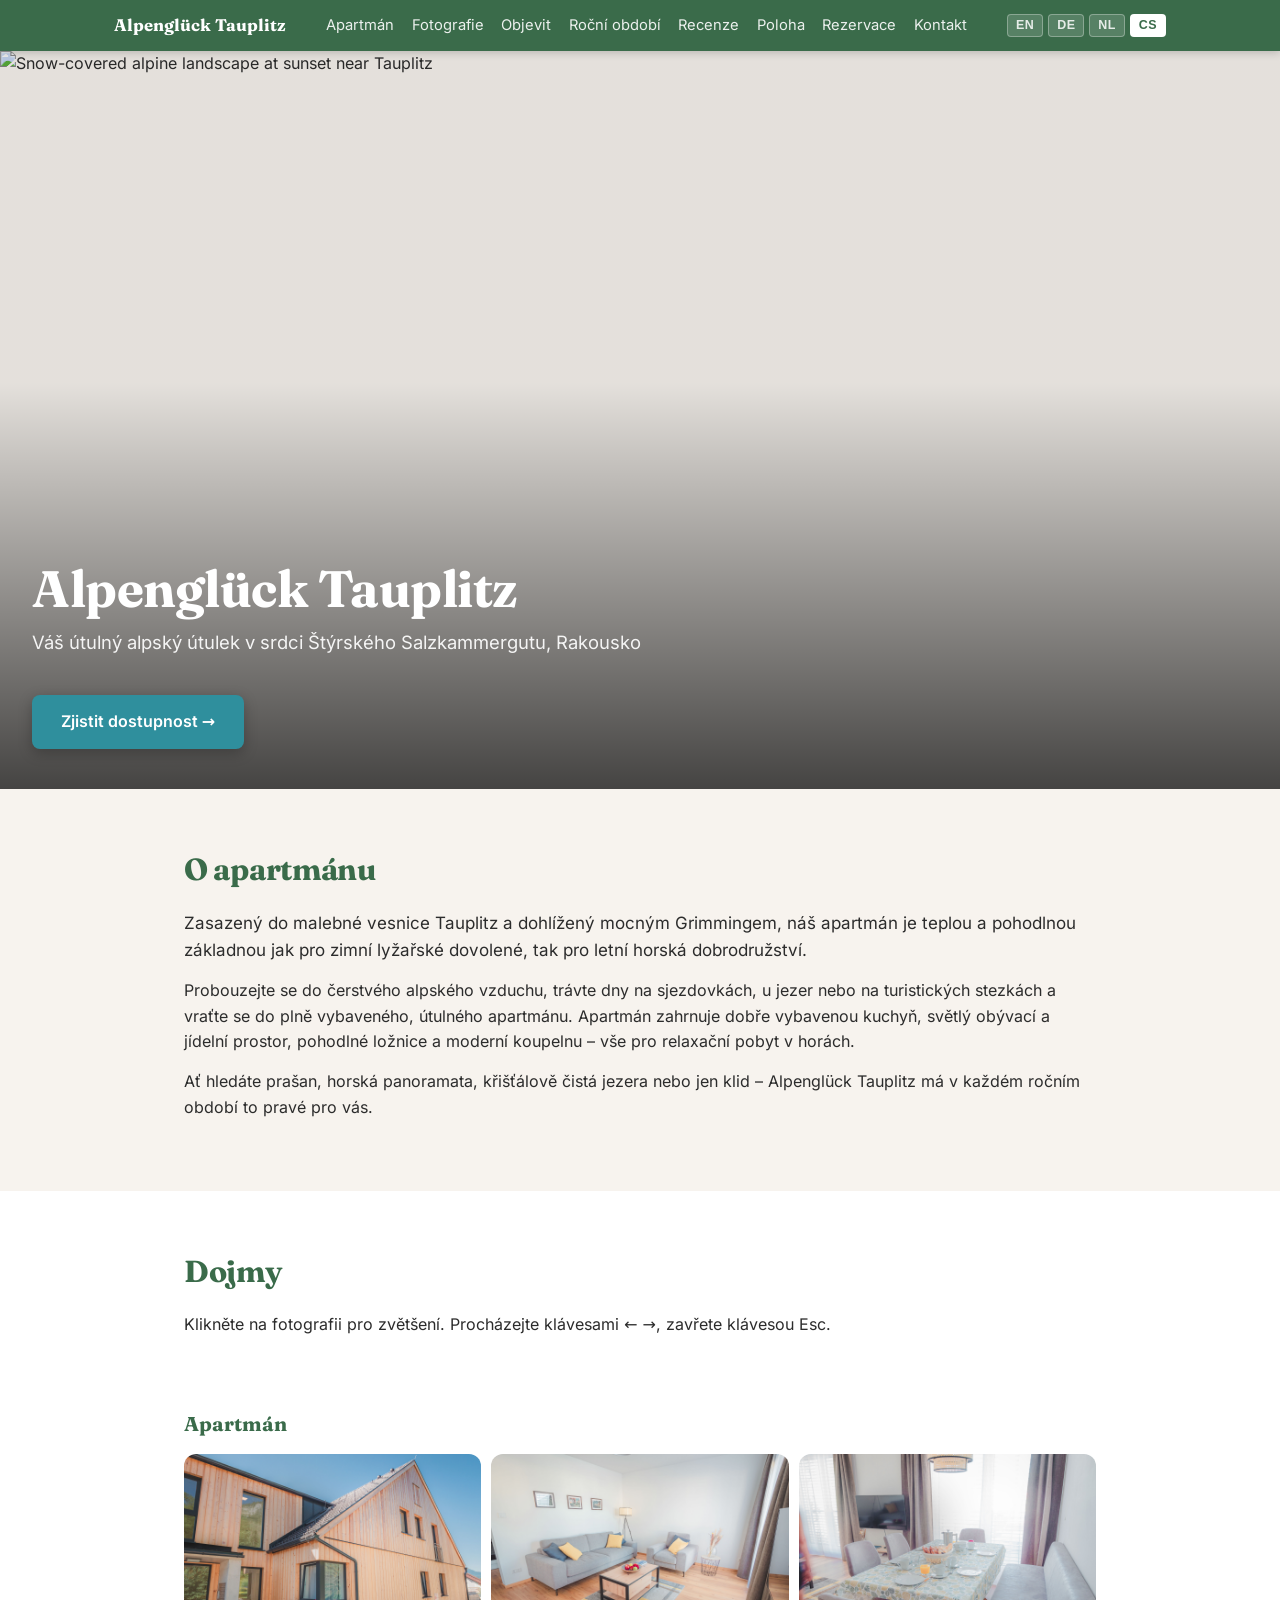
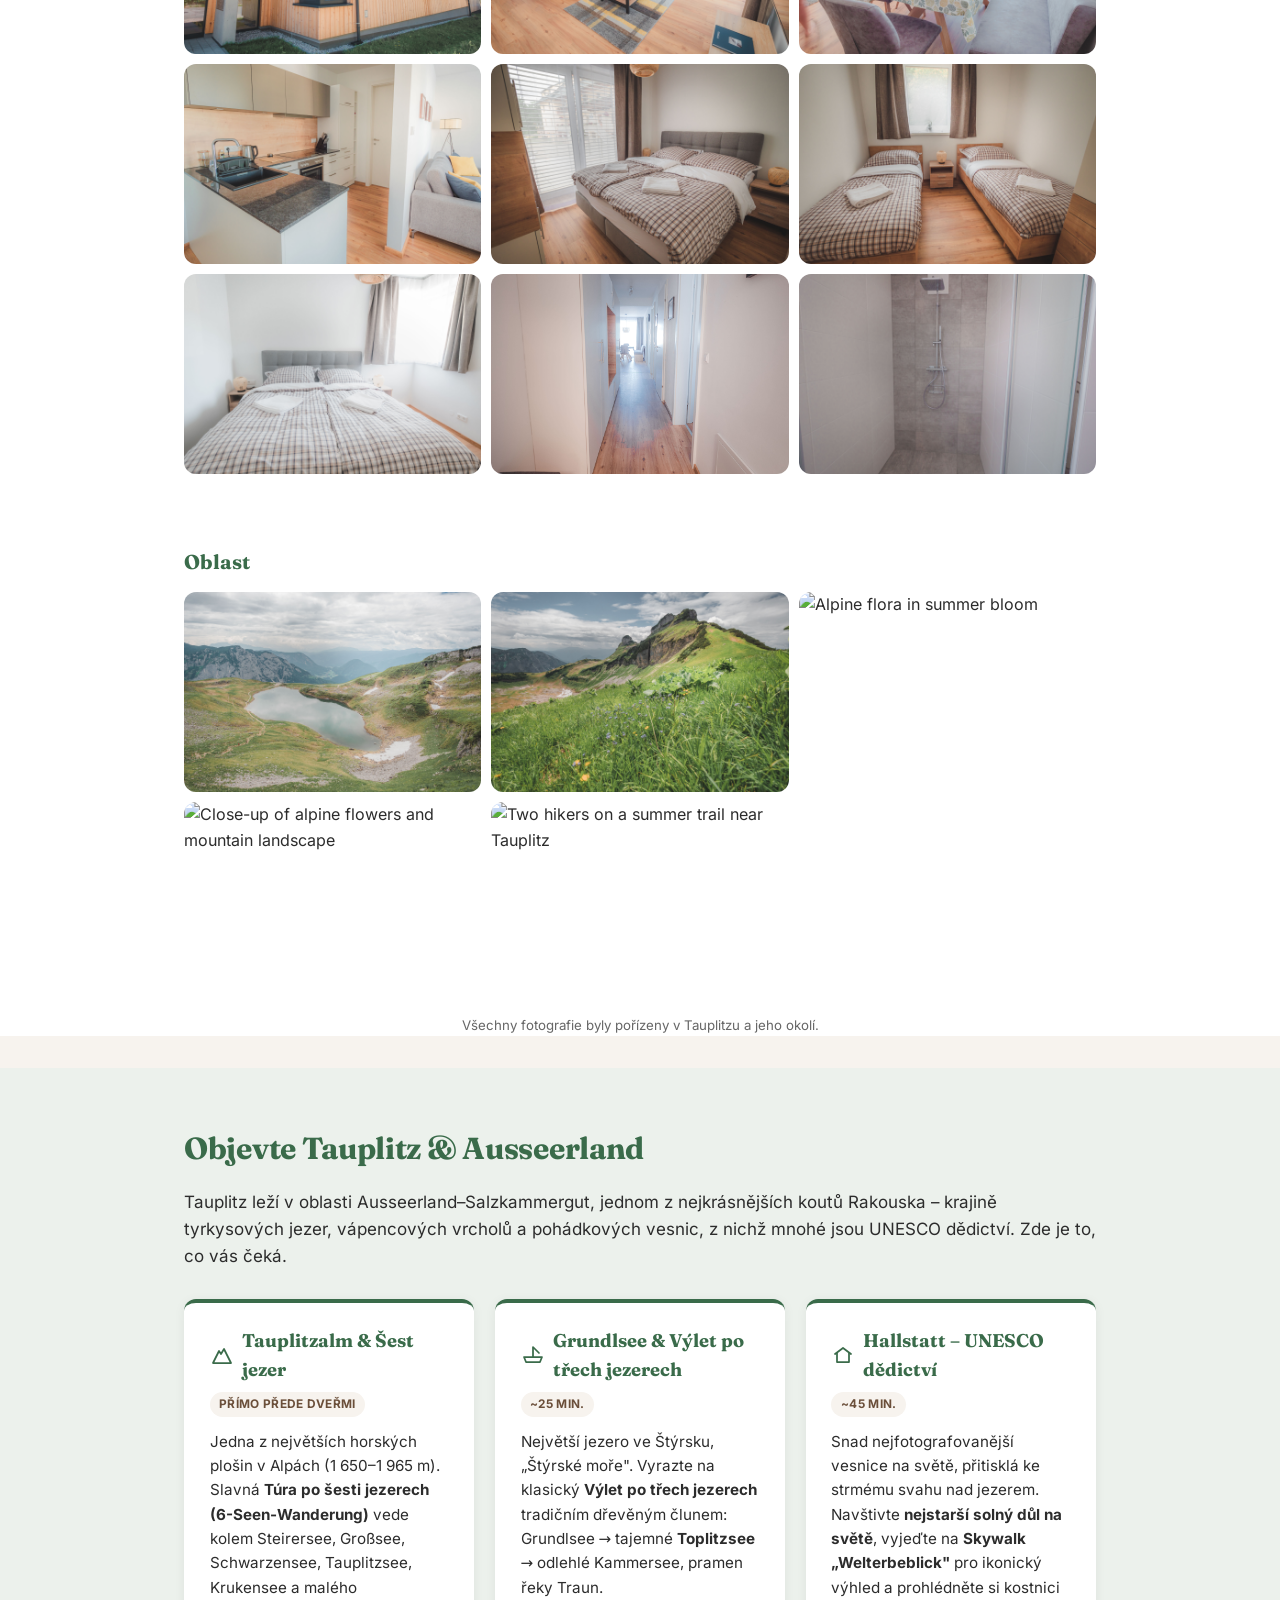
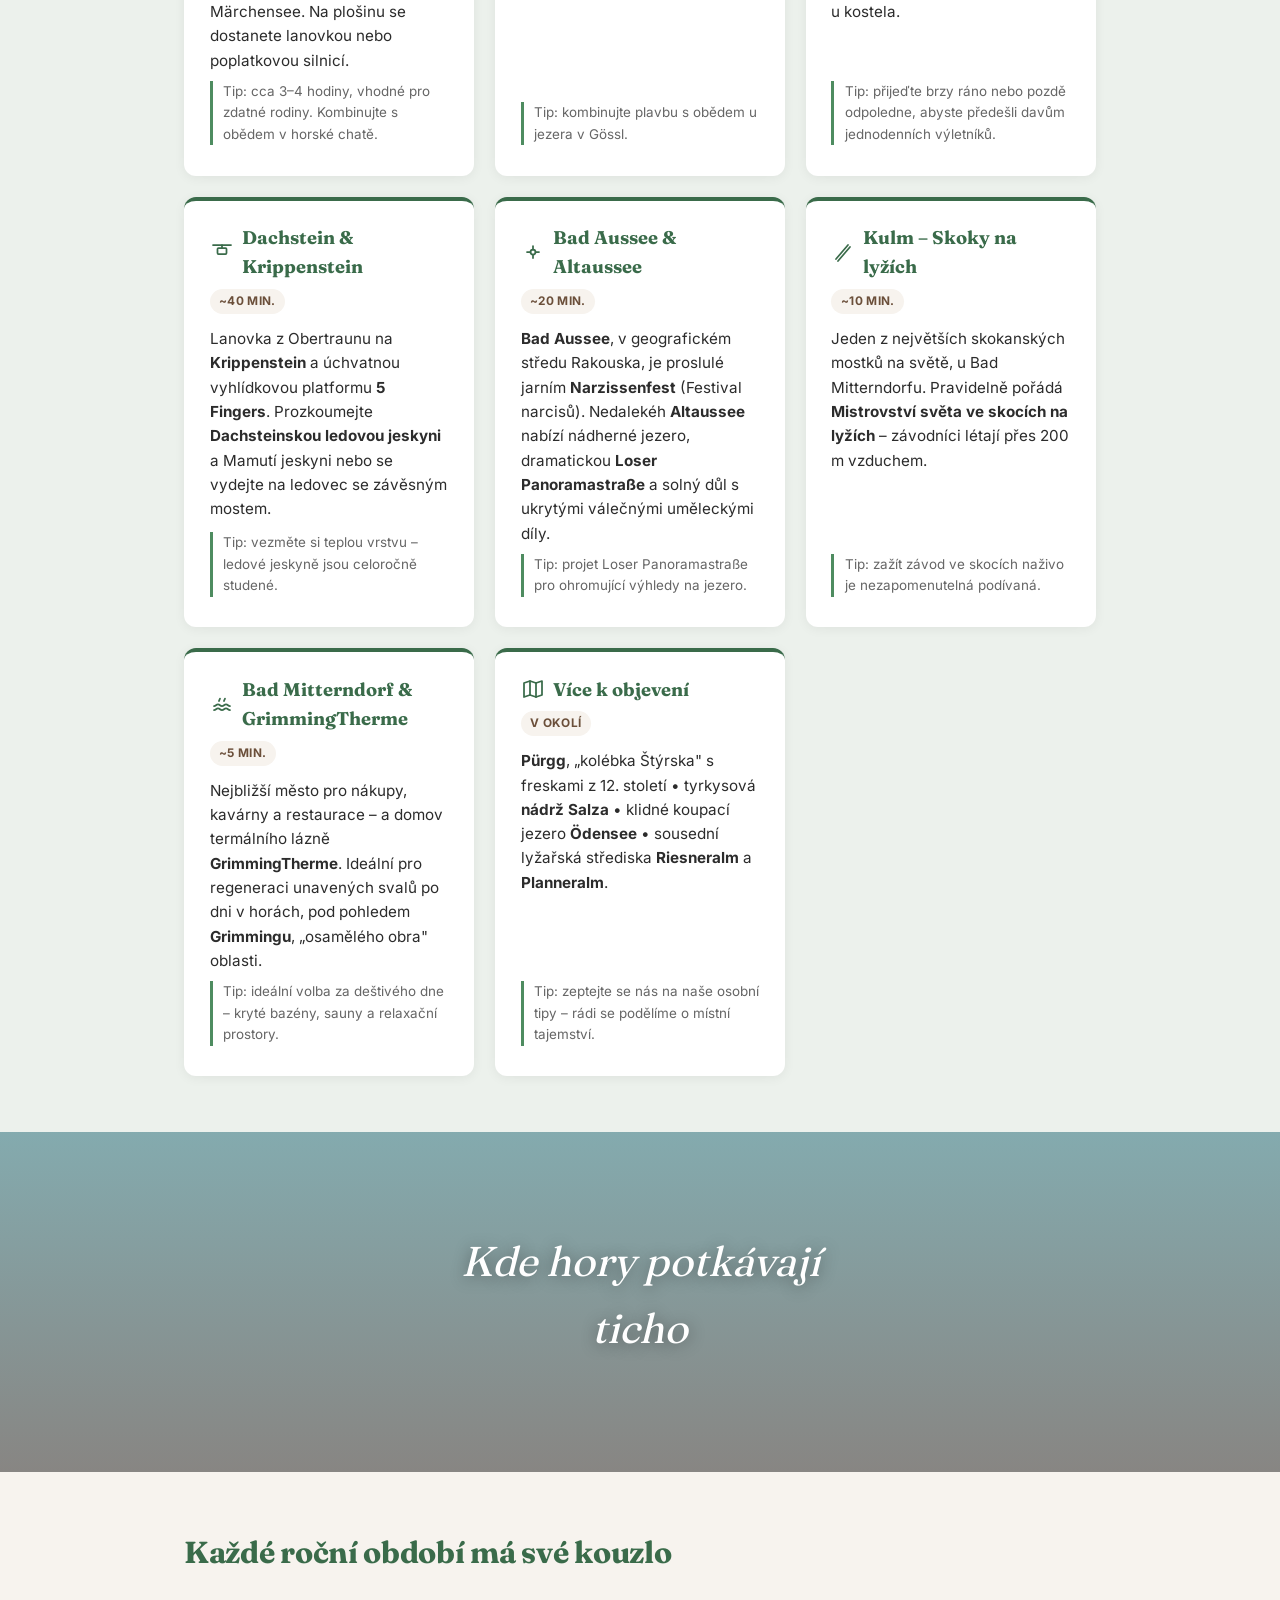
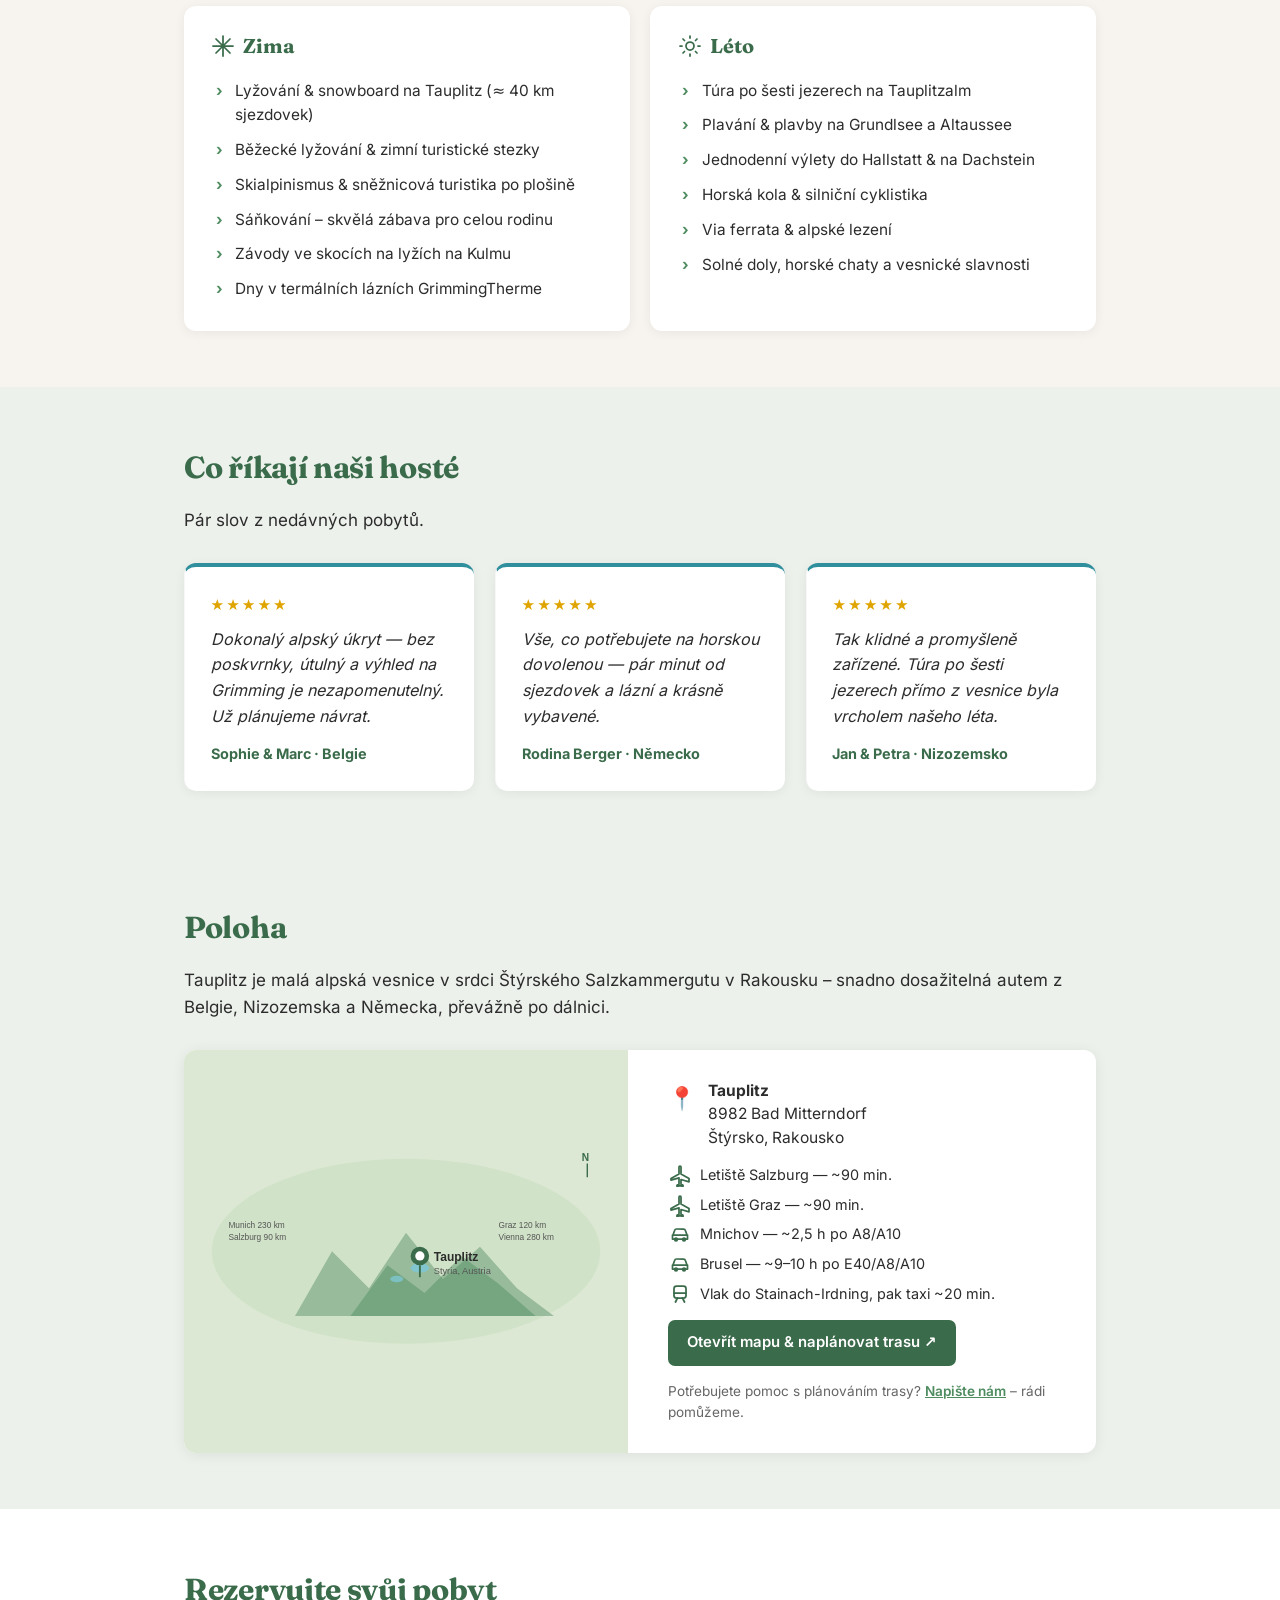
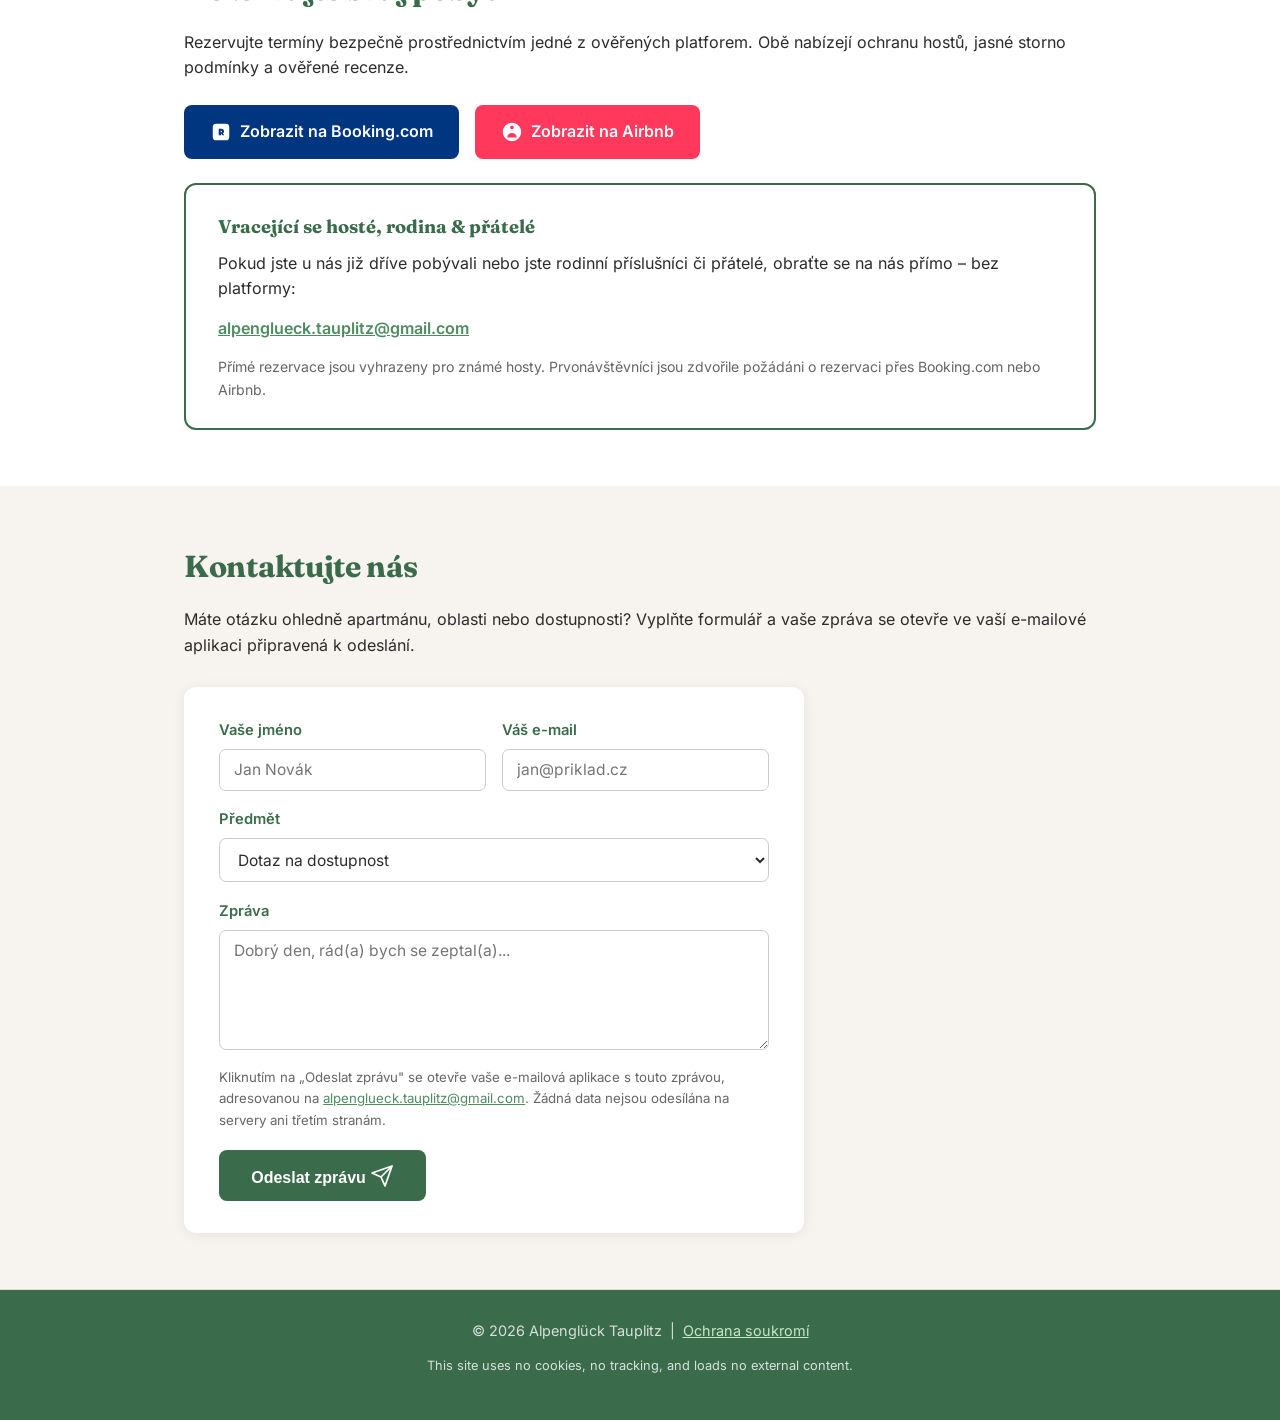
==== commit db92adc6: "UX: self-hosted Fraunces/Inter typography, hero CTA, testimonials, custom SVG icons, parallax quote " ====
--- a/cs/index.html
+++ b/cs/index.html
@@ -6,6 +6,7 @@
 <meta content="width=device-width, initial-scale=1.0" name="viewport">
 <title data-i18n="page_title">Alpengl&uuml;ck Tauplitz &ndash; Alpsk&yacute; apartm&aacute;n ve &Scaron;t&yacute;rsk&yacute;ch Alp&aacute;ch</title>
 <meta content="&Uacute;tuln&yacute; alpsk&yacute; apartm&aacute;n v Tauplitz, Rakousko. Va&scaron;e z&aacute;kladna pro Tauplitzalm, Grundlsee, Hallstatt a Dachstein. Rezervujte p&rcaron;es Booking.com nebo Airbnb." name="description">
+<link href="/assets/fonts.css" rel="stylesheet">
 <style>
     *, *::before, *::after { box-sizing: border-box; margin: 0; padding: 0; }
 
@@ -17,15 +18,20 @@
       --brown:       #6b4f3a;
       --text:        #2c2c2c;
       --muted:       #666;
+      --accent:      #2f8f9d;
+      --accent-dark: #256f7a;
       --radius:      12px;
     }
 
     html { scroll-behavior: smooth; }
     body {
-      font-family: 'Segoe UI', system-ui, sans-serif;
+      font-family: 'Inter', system-ui, sans-serif;
       color: var(--text);
       background: var(--cream);
       line-height: 1.6;
+    }
+    h1, h2, h3, .nav-logo, .gallery-label {
+      font-family: 'Fraunces', 'Georgia', serif;
     }
 
     /* NAV */
@@ -72,7 +78,7 @@
     .band-white { background:#fff; }
     section { padding:3.5rem 1.5rem; max-width:960px; margin:0 auto; }
     section[id] { scroll-margin-top:68px; }
-    h2 { font-size:1.7rem; color:var(--green); margin-bottom:1rem; }
+    h2 { font-size:1.9rem; font-weight:700; color:var(--green); margin-bottom:1rem; letter-spacing:-.3px; }
     h3 { color:var(--green); }
     .lead { font-size:1.06rem; }
     p { margin-bottom:.9rem; }
@@ -295,6 +301,81 @@
       .btn { width:100%; justify-content:center; }
       .gallery { grid-template-columns:1fr 1fr; }
       .gallery img { height:150px; }
+    }
+
+    /* INLINE SVG ICONS */
+    .ico {
+      width:1.5rem; height:1.5rem;
+      stroke:var(--green); fill:none;
+      stroke-width:1.75; stroke-linecap:round; stroke-linejoin:round;
+      vertical-align:-.30em; flex-shrink:0;
+    }
+    .ico-light { stroke:#fff; }
+    .card h3, .season h3 { display:flex; align-items:center; gap:.5rem; }
+
+    /* HERO CTA */
+    .hero-cta {
+      display:inline-block; margin-top:1.4rem;
+      padding:.9rem 1.8rem;
+      background:var(--accent); color:#fff;
+      font-weight:600; text-decoration:none;
+      border-radius:8px;
+      box-shadow:0 4px 14px rgba(0,0,0,.25);
+      transition:transform .15s, box-shadow .15s, opacity .15s, background .15s;
+    }
+    .hero-cta:hover {
+      transform:translateY(-2px); opacity:.96;
+      background:var(--accent-dark);
+      box-shadow:0 8px 22px rgba(0,0,0,.32);
+    }
+    @media (max-width:520px) {
+      .hero-cta { display:block; text-align:center; }
+    }
+
+    /* QUOTE BAND */
+    .quote-band {
+      position:relative; min-height:340px;
+      display:flex; align-items:center; justify-content:center;
+      background:url('/images/lake.jpg') center/cover;
+      background-attachment:fixed;
+    }
+    .quote-overlay {
+      position:absolute; inset:0;
+      background:linear-gradient(rgba(37,111,122,.55),rgba(0,0,0,.45));
+    }
+    .quote-text {
+      position:relative; z-index:1; color:#fff;
+      font-family:'Fraunces',serif;
+      font-size:clamp(1.6rem,4vw,2.6rem);
+      font-style:italic; text-align:center;
+      max-width:18ch; padding:1rem;
+      text-shadow:0 2px 16px rgba(0,0,0,.4);
+    }
+    @media (max-width:768px) { .quote-band { background-attachment:scroll; } }
+
+    /* TESTIMONIALS */
+    #reviews { }
+    .testi-grid {
+      display:grid; grid-template-columns:repeat(auto-fit,minmax(280px,1fr));
+      gap:1.3rem; margin-top:1.8rem;
+    }
+    .testi {
+      background:#fff; border-radius:var(--radius);
+      padding:1.6rem;
+      box-shadow:0 2px 12px rgba(0,0,0,.06);
+      border-top:4px solid var(--accent);
+      border-left:1px solid rgba(0,0,0,.03);
+      transition:transform .18s, box-shadow .18s;
+    }
+    .testi .stars { color:#e0a400; font-size:.95rem; margin-bottom:.6rem; letter-spacing:2px; }
+    .testi blockquote { font-style:italic; margin:0 0 .8rem; color:var(--text); }
+    .testi figcaption { font-weight:700; font-size:.9rem; color:var(--green); }
+
+    /* CARD / SEASON / TESTI HOVER POLISH */
+    .card, .season, .testi { transition:transform .18s, box-shadow .18s; }
+    .card:hover, .season:hover, .testi:hover {
+      transform:translateY(-3px);
+      box-shadow:0 8px 24px rgba(0,0,0,.10);
     }
   </style>
 <link href="https://alpenglueck-tauplitz.be/cs/" rel="canonical"><link href="https://alpenglueck-tauplitz.be/" hreflang="en" rel="alternate"><link href="https://alpenglueck-tauplitz.be/de/" hreflang="de" rel="alternate"><link href="https://alpenglueck-tauplitz.be/nl/" hreflang="nl" rel="alternate"><link href="https://alpenglueck-tauplitz.be/cs/" hreflang="cs" rel="alternate"><link href="https://alpenglueck-tauplitz.be/" hreflang="x-default" rel="alternate"><meta content="website" property="og:type"><meta content="Alpengl&uuml;ck Tauplitz" property="og:site_name"><meta content="Alpengl&uuml;ck Tauplitz &ndash; Alpsk&yacute; apartm&aacute;n ve &Scaron;t&yacute;rsk&yacute;ch Alp&aacute;ch" property="og:title"><meta content="&Uacute;tuln&yacute; alpsk&yacute; apartm&aacute;n v Tauplitz, Rakousko. Va&scaron;e z&aacute;kladna pro Tauplitzalm, Grundlsee, Hallstatt a Dachstein. Rezervujte p&rcaron;es Booking.com nebo Airbnb." property="og:description"><meta content="https://alpenglueck-tauplitz.be/cs/" property="og:url"><meta content="https://alpenglueck-tauplitz.be/images/hero.jpg" property="og:image"><meta content="cs_CZ" property="og:locale"><meta content="summary_large_image" name="twitter:card"><meta content="Alpengl&uuml;ck Tauplitz &ndash; Alpsk&yacute; apartm&aacute;n ve &Scaron;t&yacute;rsk&yacute;ch Alp&aacute;ch" name="twitter:title"><meta content="&Uacute;tuln&yacute; alpsk&yacute; apartm&aacute;n v Tauplitz, Rakousko. Va&scaron;e z&aacute;kladna pro Tauplitzalm, Grundlsee, Hallstatt a Dachstein. Rezervujte p&rcaron;es Booking.com nebo Airbnb." name="twitter:description"><meta content="https://alpenglueck-tauplitz.be/images/hero.jpg" name="twitter:image"><meta content="AT-6" name="geo.region"><meta content="Tauplitz, Bad Mitterndorf" name="geo.placename"><meta content="47.5717;14.0086" name="geo.position"><meta content="47.5717, 14.0086" name="ICBM"><meta content="#3a6b4a" name="theme-color"><meta content="index, follow" name="robots"><meta content="Alpengl&uuml;ck Tauplitz" name="author"><script type="application/ld+json">{
@@ -359,6 +440,7 @@
 <a data-i18n="nav_photos" href="#photos">Fotografie</a>
 <a data-i18n="nav_discover" href="#discover">Objevit</a>
 <a data-i18n="nav_seasons" href="#seasons">Ro&ccaron;n&iacute; obdob&iacute;</a>
+<a data-i18n="nav_reviews" href="#reviews">Recenze</a>
 <a data-i18n="nav_location" href="#getting-here">Poloha</a>
 <a data-i18n="nav_book" href="#book">Rezervace</a>
 <a data-i18n="nav_contact" href="#contact">Kontakt</a>
@@ -378,6 +460,7 @@
 <div class="hero-text">
 <h1>Alpengl&uuml;ck Tauplitz</h1>
 <p data-i18n="hero_sub">V&aacute;&scaron; &uacute;tuln&yacute; alpsk&yacute; &uacute;tulek v srdci &Scaron;t&yacute;rsk&eacute;ho Salzkammergutu, Rakousko</p>
+<a class="hero-cta" data-i18n="hero_cta" href="#book">Zjistit dostupnost &rarr;</a>
 </div>
 </div>
 <!-- ABOUT -->
@@ -464,62 +547,67 @@
 <p class="lead" data-i18n="discover_lead">Tauplitz le&zcaron;&iacute; v oblasti Ausseerland&ndash;Salzkammergut, jednom z nejkr&aacute;sn&ecaron;j&scaron;&iacute;ch kout&uring; Rakouska &ndash; krajin&ecaron; tyrkysov&yacute;ch jezer, v&aacute;pencov&yacute;ch vrchol&uring; a poh&aacute;dkov&yacute;ch vesnic, z nich&zcaron; mnoh&eacute; jsou UNESCO d&ecaron;dictv&iacute;. Zde je to, co v&aacute;s &ccaron;ek&aacute;.</p>
 <div class="guide-grid">
 <div class="card">
-<h3 data-i18n="c1_h3">🏔️ Tauplitzalm & &Scaron;est jezer</h3>
+<h3><svg aria-hidden="true" class="ico" viewbox="0 0 24 24"><path d="M3 20h18L14 6l-3 5-2-3-6 12z"></path></svg> <span data-i18n="c1_h3">Tauplitzalm & &Scaron;est jezer</span></h3>
 <span class="badge" data-i18n="c1_badge">P&rcaron;&iacute;mo p&rcaron;ede dve&rcaron;mi</span>
 <p data-i18n-html="c1_p_html">Jedna z nejv&ecaron;t&scaron;&iacute;ch horsk&yacute;ch plo&scaron;in v Alp&aacute;ch (1 650&ndash;1 965 m). Slavn&aacute; <strong>T&uacute;ra po &scaron;esti jezerech (6-Seen-Wanderung)</strong> vede kolem Steirersee, Gro&szlig;see, Schwarzensee, Tauplitzsee, Krukensee a mal&eacute;ho M&auml;rchensee. Na plo&scaron;inu se dostanete lanovkou nebo poplatkovou silnic&iacute;.</p>
 <p class="tip" data-i18n="c1_tip">Tip: cca 3&ndash;4 hodiny, vhodn&eacute; pro zdatn&eacute; rodiny. Kombinujte s ob&ecaron;dem v horsk&eacute; chat&ecaron;.</p>
 </div>
 <div class="card">
-<h3 data-i18n="c2_h3">🛶 Grundlsee & V&yacute;let po t&rcaron;ech jezerech</h3>
+<h3><svg aria-hidden="true" class="ico" viewbox="0 0 24 24"><path d="M3 14h18l-2 5H5z"></path><path d="M12 14V4l6 6"></path></svg> <span data-i18n="c2_h3">Grundlsee & V&yacute;let po t&rcaron;ech jezerech</span></h3>
 <span class="badge" data-i18n="c2_badge">~25 min.</span>
 <p data-i18n-html="c2_p_html">Nejv&ecaron;t&scaron;&iacute; jezero ve &Scaron;t&yacute;rsku, &bdquo;&Scaron;t&yacute;rsk&eacute; mo&rcaron;e". Vyrazte na klasick&yacute; <strong>V&yacute;let po t&rcaron;ech jezerech</strong> tradi&ccaron;n&iacute;m d&rcaron;ev&ecaron;n&yacute;m &ccaron;lunem: Grundlsee &rarr; tajemn&eacute; <strong>Toplitzsee</strong> &rarr; odlehl&eacute; Kammersee, pramen &rcaron;eky Traun.</p>
 <p class="tip" data-i18n="c2_tip">Tip: kombinujte plavbu s ob&ecaron;dem u jezera v G&ouml;ssl.</p>
 </div>
 <div class="card">
-<h3 data-i18n="c3_h3">🏘️ Hallstatt &ndash; UNESCO d&ecaron;dictv&iacute;</h3>
+<h3><svg aria-hidden="true" class="ico" viewbox="0 0 24 24"><path d="M4 11l8-6 8 6"></path><path d="M6 10v9h12v-9"></path></svg> <span data-i18n="c3_h3">Hallstatt &ndash; UNESCO d&ecaron;dictv&iacute;</span></h3>
 <span class="badge" data-i18n="c3_badge">~45 min.</span>
 <p data-i18n-html="c3_p_html">Snad nejfotografovan&ecaron;j&scaron;&iacute; vesnice na sv&ecaron;t&ecaron;, p&rcaron;itiskl&aacute; ke strm&eacute;mu svahu nad jezerem. Nav&scaron;tivte <strong>nejstar&scaron;&iacute; soln&yacute; d&uring;l na sv&ecaron;t&ecaron;</strong>, vyje&dcaron;te na <strong>Skywalk &bdquo;Welterbeblick"</strong> pro ikonick&yacute; v&yacute;hled a prohl&eacute;dn&ecaron;te si kostnici u kostela.</p>
 <p class="tip" data-i18n="c3_tip">Tip: p&rcaron;ije&dcaron;te brzy r&aacute;no nebo pozd&ecaron; odpoledne, abyste p&rcaron;ede&scaron;li dav&uring;m jednodenn&iacute;ch v&yacute;letn&iacute;k&uring;.</p>
 </div>
 <div class="card">
-<h3 data-i18n="c4_h3">🚠 Dachstein & Krippenstein</h3>
+<h3><svg aria-hidden="true" class="ico" viewbox="0 0 24 24"><path d="M3 5h18"></path><path d="M12 5v3"></path><rect height="6" rx="1" width="9" x="7.5" y="8"></rect></svg> <span data-i18n="c4_h3">Dachstein & Krippenstein</span></h3>
 <span class="badge" data-i18n="c4_badge">~40 min.</span>
 <p data-i18n-html="c4_p_html">Lanovka z Obertraunu na <strong>Krippenstein</strong> a &uacute;chvatnou vyhl&iacute;dkovou platformu <strong>5 Fingers</strong>. Prozkoumejte <strong>Dachsteinskou ledovou jeskyni</strong> a Mamut&iacute; jeskyni nebo se vydejte na ledovec se z&aacute;v&ecaron;sn&yacute;m mostem.</p>
 <p class="tip" data-i18n="c4_tip">Tip: vezm&ecaron;te si teplou vrstvu &ndash; ledov&eacute; jeskyn&ecaron; jsou celoro&ccaron;n&ecaron; studen&eacute;.</p>
 </div>
 <div class="card">
-<h3 data-i18n="c5_h3">🌼 Bad Aussee & Altaussee</h3>
+<h3><svg aria-hidden="true" class="ico" viewbox="0 0 24 24"><circle cx="12" cy="12" r="2.5"></circle><path d="M12 9.5V6M12 14.5V18M9.5 12H6M14.5 12H18"></path></svg> <span data-i18n="c5_h3">Bad Aussee & Altaussee</span></h3>
 <span class="badge" data-i18n="c5_badge">~20 min.</span>
 <p data-i18n-html="c5_p_html"><strong>Bad Aussee</strong>, v geografick&eacute;m st&rcaron;edu Rakouska, je proslul&eacute; jarn&iacute;m <strong>Narzissenfest</strong> (Festival narcis&uring;). Nedalek&eacute;h <strong>Altaussee</strong> nab&iacute;z&iacute; n&aacute;dhern&eacute; jezero, dramatickou <strong>Loser Panoramastra&szlig;e</strong> a soln&yacute; d&uring;l s ukryt&yacute;mi v&aacute;le&ccaron;n&yacute;mi um&ecaron;leck&yacute;mi d&iacute;ly.</p>
 <p class="tip" data-i18n="c5_tip">Tip: projet Loser Panoramastra&szlig;e pro ohromuj&iacute;c&iacute; v&yacute;hledy na jezero.</p>
 </div>
 <div class="card">
-<h3 data-i18n="c6_h3">🎿 Kulm &ndash; Skoky na ly&zcaron;&iacute;ch</h3>
+<h3><svg aria-hidden="true" class="ico" viewbox="0 0 24 24"><path d="M5 19L17 5"></path><path d="M7 21L19 7"></path></svg> <span data-i18n="c6_h3">Kulm &ndash; Skoky na ly&zcaron;&iacute;ch</span></h3>
 <span class="badge" data-i18n="c6_badge">~10 min.</span>
 <p data-i18n-html="c6_p_html">Jeden z nejv&ecaron;t&scaron;&iacute;ch skokansk&yacute;ch mostk&uring; na sv&ecaron;t&ecaron;, u Bad Mitterndorfu. Pravideln&ecaron; po&rcaron;&aacute;d&aacute; <strong>Mistrovstv&iacute; sv&ecaron;ta ve skoc&iacute;ch na ly&zcaron;&iacute;ch</strong> &ndash; z&aacute;vodn&iacute;ci l&eacute;taj&iacute; p&rcaron;es 200 m vzduchem.</p>
 <p class="tip" data-i18n="c6_tip">Tip: za&zcaron;&iacute;t z&aacute;vod ve skoc&iacute;ch na&zcaron;ivo je nezapomenuteln&aacute; pod&iacute;van&aacute;.</p>
 </div>
 <div class="card">
-<h3 data-i18n="c7_h3">♨️ Bad Mitterndorf & GrimmingTherme</h3>
+<h3><svg aria-hidden="true" class="ico" viewbox="0 0 24 24"><path d="M4 14c2 0 2-1.6 4-1.6s2 1.6 4 1.6 2-1.6 4-1.6 2 1.6 4 1.6"></path><path d="M4 18c2 0 2-1.6 4-1.6s2 1.6 4 1.6 2-1.6 4-1.6 2 1.6 4 1.6"></path><path d="M9 9c0-1 1-1.5 1-2.5M14 9c0-1 1-1.5 1-2.5"></path></svg> <span data-i18n="c7_h3">Bad Mitterndorf & GrimmingTherme</span></h3>
 <span class="badge" data-i18n="c7_badge">~5 min.</span>
 <p data-i18n-html="c7_p_html">Nejbli&zcaron;&scaron;&iacute; m&ecaron;sto pro n&aacute;kupy, kav&aacute;rny a restaurace &ndash; a domov term&aacute;ln&iacute;ho l&aacute;zn&ecaron; <strong>GrimmingTherme</strong>. Ide&aacute;ln&iacute; pro regeneraci unaven&yacute;ch sval&uring; po dni v hor&aacute;ch, pod pohledem <strong>Grimmingu</strong>, &bdquo;osam&ecaron;l&eacute;ho obra" oblasti.</p>
 <p class="tip" data-i18n="c7_tip">Tip: ide&aacute;ln&iacute; volba za de&scaron;tiv&eacute;ho dne &ndash; kryt&eacute; baz&eacute;ny, sauny a relaxa&ccaron;n&iacute; prostory.</p>
 </div>
 <div class="card">
-<h3 data-i18n="c8_h3">🗺️ V&iacute;ce k objeven&iacute;</h3>
+<h3><svg aria-hidden="true" class="ico" viewbox="0 0 24 24"><path d="M9 4L3 6v14l6-2 6 2 6-2V4l-6 2-6-2z"></path><path d="M9 4v14M15 6v14"></path></svg> <span data-i18n="c8_h3">V&iacute;ce k objeven&iacute;</span></h3>
 <span class="badge" data-i18n="c8_badge">V okol&iacute;</span>
 <p data-i18n-html="c8_p_html"><strong>P&uuml;rgg</strong>, &bdquo;kol&eacute;bka &Scaron;t&yacute;rska" s freskami z 12. stolet&iacute; &bull; tyrkysov&aacute; <strong>n&aacute;dr&zcaron; Salza</strong> &bull; klidn&eacute; koupac&iacute; jezero <strong>&Ouml;densee</strong> &bull; sousedn&iacute; ly&zcaron;a&rcaron;sk&aacute; st&rcaron;ediska <strong>Riesneralm</strong> a <strong>Planneralm</strong>.</p>
 <p class="tip" data-i18n="c8_tip">Tip: zeptejte se n&aacute;s na na&scaron;e osobn&iacute; tipy &ndash; r&aacute;di se pod&ecaron;l&iacute;me o m&iacute;stn&iacute; tajemstv&iacute;.</p>
 </div>
 </div>
 </section>
+</div>
+<!-- QUOTE BAND -->
+<div class="quote-band">
+<div class="quote-overlay"></div>
+<p class="quote-text" data-i18n="quote_band">Kde hory potk&aacute;vaj&iacute; ticho</p>
 </div>
 <!-- SEASONS -->
 <section id="seasons">
 <h2 data-i18n="seasons_h2">Ka&zcaron;d&eacute; ro&ccaron;n&iacute; obdob&iacute; m&aacute; sv&eacute; kouzlo</h2>
 <div class="season-grid">
 <div class="season">
-<h3 data-i18n="winter_h3">❄️ Zima</h3>
+<h3><svg aria-hidden="true" class="ico" viewbox="0 0 24 24"><path d="M12 2v20M2 12h20M5 5l14 14M19 5L5 19"></path></svg> <span data-i18n="winter_h3">Zima</span></h3>
 <ul>
 <li data-i18n="w1">Ly&zcaron;ov&aacute;n&iacute; & snowboard na Tauplitz (&asymp; 40 km sjezdovek)</li>
 <li data-i18n="w2">B&ecaron;&zcaron;eck&eacute; ly&zcaron;ov&aacute;n&iacute; & zimn&iacute; turistick&eacute; stezky</li>
@@ -530,7 +618,7 @@
 </ul>
 </div>
 <div class="season">
-<h3 data-i18n="summer_h3">☀️ L&eacute;to</h3>
+<h3><svg aria-hidden="true" class="ico" viewbox="0 0 24 24"><circle cx="12" cy="12" r="4"></circle><path d="M12 2v2M12 20v2M2 12h2M20 12h2M5 5l1.5 1.5M17.5 17.5L19 19M19 5l-1.5 1.5M6.5 17.5L5 19"></path></svg> <span data-i18n="summer_h3">L&eacute;to</span></h3>
 <ul>
 <li data-i18n="s1">T&uacute;ra po &scaron;esti jezerech na Tauplitzalm</li>
 <li data-i18n="s2">Plav&aacute;n&iacute; & plavby na Grundlsee a Altaussee</li>
@@ -542,6 +630,31 @@
 </div>
 </div>
 </section>
+<!-- TESTIMONIALS -->
+<div class="band band-tint">
+<section id="reviews">
+<h2 data-i18n="testi_h2">Co &rcaron;&iacute;kaj&iacute; na&scaron;i host&eacute;</h2>
+<p class="lead" data-i18n="testi_sub">P&aacute;r slov z ned&aacute;vn&yacute;ch pobyt&uring;.</p>
+<!-- TODO (owner): replace these sample testimonials with your real guest reviews -->
+<div class="testi-grid">
+<figure class="testi">
+<div class="stars">&starf;&starf;&starf;&starf;&starf;</div>
+<blockquote data-i18n="t1_q">Dokonal&yacute; alpsk&yacute; &uacute;kryt &mdash; bez poskvrnky, &uacute;tuln&yacute; a v&yacute;hled na Grimming je nezapomenuteln&yacute;. U&zcaron; pl&aacute;nujeme n&aacute;vrat.</blockquote>
+<figcaption data-i18n="t1_n">Sophie & Marc &middot; Belgie</figcaption>
+</figure>
+<figure class="testi">
+<div class="stars">&starf;&starf;&starf;&starf;&starf;</div>
+<blockquote data-i18n="t2_q">V&scaron;e, co pot&rcaron;ebujete na horskou dovolenou &mdash; p&aacute;r minut od sjezdovek a l&aacute;zn&iacute; a kr&aacute;sn&ecaron; vybaven&eacute;.</blockquote>
+<figcaption data-i18n="t2_n">Rodina Berger &middot; N&ecaron;mecko</figcaption>
+</figure>
+<figure class="testi">
+<div class="stars">&starf;&starf;&starf;&starf;&starf;</div>
+<blockquote data-i18n="t3_q">Tak klidn&eacute; a promy&scaron;len&ecaron; za&rcaron;&iacute;zen&eacute;. T&uacute;ra po &scaron;esti jezerech p&rcaron;&iacute;mo z vesnice byla vrcholem na&scaron;eho l&eacute;ta.</blockquote>
+<figcaption data-i18n="t3_n">Jan & Petra &middot; Nizozemsko</figcaption>
+</figure>
+</div>
+</section>
+</div>
 <!-- LOCATION -->
 <div class="band band-tint">
 <section id="getting-here">
@@ -588,11 +701,11 @@
 </div>
 </div>
 <div class="map-facts">
-<div class="map-fact" data-i18n="fact1">✈️ Leti&scaron;t&ecaron; Salzburg &mdash; ~90 min.</div>
-<div class="map-fact" data-i18n="fact2">✈️ Leti&scaron;t&ecaron; Graz &mdash; ~90 min.</div>
-<div class="map-fact" data-i18n="fact3">🚗 Mnichov &mdash; ~2,5 h po A8/A10</div>
-<div class="map-fact" data-i18n="fact4">🚗 Brusel &mdash; ~9&ndash;10 h po E40/A8/A10</div>
-<div class="map-fact" data-i18n="fact5">🚂 Vlak do Stainach-Irdning, pak taxi ~20 min.</div>
+<div class="map-fact"><svg aria-hidden="true" class="ico" viewbox="0 0 24 24"><path d="M21 15.5l-8-4.5V4a1 1 0 00-2 0v7l-8 4.5v1.6l8-2.3V21l-2 1.2v1.3l3-.9 3 .9v-1.3L13 21v-4.5l8 2.3z"></path></svg> <span data-i18n="fact1">Leti&scaron;t&ecaron; Salzburg &mdash; ~90 min.</span></div>
+<div class="map-fact"><svg aria-hidden="true" class="ico" viewbox="0 0 24 24"><path d="M21 15.5l-8-4.5V4a1 1 0 00-2 0v7l-8 4.5v1.6l8-2.3V21l-2 1.2v1.3l3-.9 3 .9v-1.3L13 21v-4.5l8 2.3z"></path></svg> <span data-i18n="fact2">Leti&scaron;t&ecaron; Graz &mdash; ~90 min.</span></div>
+<div class="map-fact"><svg aria-hidden="true" class="ico" viewbox="0 0 24 24"><path d="M5 13l1.6-4.5A2 2 0 018.5 7h7a2 2 0 011.9 1.5L19 13M4.5 13h15v4h-15z"></path><circle cx="8" cy="17.5" r="1.3"></circle><circle cx="16" cy="17.5" r="1.3"></circle></svg> <span data-i18n="fact3">Mnichov &mdash; ~2,5 h po A8/A10</span></div>
+<div class="map-fact"><svg aria-hidden="true" class="ico" viewbox="0 0 24 24"><path d="M5 13l1.6-4.5A2 2 0 018.5 7h7a2 2 0 011.9 1.5L19 13M4.5 13h15v4h-15z"></path><circle cx="8" cy="17.5" r="1.3"></circle><circle cx="16" cy="17.5" r="1.3"></circle></svg> <span data-i18n="fact4">Brusel &mdash; ~9&ndash;10 h po E40/A8/A10</span></div>
+<div class="map-fact"><svg aria-hidden="true" class="ico" viewbox="0 0 24 24"><rect height="12" rx="2.5" width="12" x="6" y="4"></rect><path d="M6 11h12M9.5 16L7.5 20M14.5 16l2 4"></path></svg> <span data-i18n="fact5">Vlak do Stainach-Irdning, pak taxi ~20 min.</span></div>
 </div>
 <a class="map-btn" data-i18n="map_btn" href="https://www.openstreetmap.org/?mlat=47.553&mlon=13.973&zoom=13" rel="noopener noreferrer" target="_blank">Otev&rcaron;&iacute;t mapu & napl&aacute;novat trasu &nearrow;</a>
 <p class="map-contact-note" data-i18n-html="map_note_html">Pot&rcaron;ebujete pomoc s pl&aacute;nov&aacute;n&iacute;m trasy? <a href="#contact">Napi&scaron;te n&aacute;m</a> &ndash; r&aacute;di pom&uring;&zcaron;eme.</p>
@@ -660,7 +773,7 @@
 <textarea data-i18n-ph="ph_msg" id="cf-message" name="message" placeholder="Dobr&yacute; den, r&aacute;d(a) bych se zeptal(a)..." required></textarea>
 </div>
 <p class="form-note" data-i18n-html="form_note_html">Kliknut&iacute;m na &bdquo;Odeslat zpr&aacute;vu" se otev&rcaron;e va&scaron;e e-mailov&aacute; aplikace s touto zpr&aacute;vou, adresovanou na <a href="mailto:alpenglueck.tauplitz@gmail.com">alpenglueck.tauplitz@gmail.com</a>. &Zcaron;&aacute;dn&aacute; data nejsou odes&iacute;l&aacute;na na servery ani t&rcaron;et&iacute;m stran&aacute;m.</p>
-<button class="btn-submit" data-i18n="btn_submit" type="submit">Odeslat zpr&aacute;vu ✉️</button>
+<button class="btn-submit" type="submit"><span data-i18n="btn_submit">Odeslat zpr&aacute;vu</span> <svg aria-hidden="true" class="ico ico-light" viewbox="0 0 24 24"><path d="M22 2L11 13M22 2l-7 20-4-9-9-4 20-7z"></path></svg></button>
 </form>
 </div>
 </section>
@@ -684,347 +797,10 @@
 </div>
 <script>
   document.getElementById('yr').textContent = new Date().getFullYear();
-
-  var translations = {
-    en: {
-      page_title: "Alpenglück Tauplitz – Alpine Apartment in the Styrian Alps",
-      nav_apt: "Apartment", nav_photos: "Photos", nav_discover: "Discover", nav_seasons: "Seasons",
-      nav_location: "Location", nav_book: "Book", nav_contact: "Contact",
-      hero_sub: "Your cosy alpine retreat in the heart of the Styrian Salzkammergut, Austria",
-      about_h2: "About the apartment",
-      about_p1: "Nestled in the charming village of Tauplitz and watched over by the mighty Grimming, our apartment is a warm, comfortable base for both winter ski holidays and summer mountain adventures.",
-      about_p2: "Wake up to fresh Alpine air, spend your days on the slopes, the lakes or the hiking trails, and come home to a fully equipped, cosy space to recharge. The apartment includes a well-fitted kitchen, bright living and dining area, comfortable bedrooms, and a modern bathroom — everything you need for a relaxing mountain stay.",
-      about_p3: "Whether you are chasing powder, mountain panoramas, crystal-clear lakes or simply some peace and quiet, Alpenglück Tauplitz has you covered in every season.",
-      photos_h2: "Impressions",
-      photos_p: "Click any photo to enlarge. Use ← → to browse, Esc to close.",
-      gallery_apt: "The apartment", gallery_region: "The region",
-      gallery_hint: "All photos were taken in and around Tauplitz.",
-      discover_h2: "Discover Tauplitz & the Ausseerland",
-      discover_lead: "Tauplitz sits in the Ausseerland–Salzkammergut, one of the most beautiful corners of Austria — a landscape of turquoise lakes, limestone peaks and storybook villages, much of it UNESCO World Heritage. Here is what awaits you.",
-      c1_h3: "🏔️ Tauplitzalm & the Six Lakes", c1_badge: "On your doorstep",
-      c1_p_html: "One of the largest high plateaus in the Alps (1,650–1,965 m). The famous <strong>Six-Lakes Walk (6-Seen-Wanderung)</strong> winds past the Steirersee, Großsee, Schwarzensee, Tauplitzsee, Krukensee and the tiny Märchensee (\"Fairytale Lake\"). Reach the plateau by chairlift or the scenic toll road.",
-      c1_tip: "Tip: about 3–4 hours, suitable for fit families. Combine with lunch at a Alm hut.",
-      c2_h3: "🛶 Grundlsee & the Three-Lakes Tour", c2_badge: "~25 min",
-      c2_p_html: "The largest lake in Styria, the \"Styrian Sea\". Take the classic <strong>Three-Lakes Tour</strong> by traditional wooden boat: Grundlsee → the mysterious <strong>Toplitzsee</strong> (sunken wartime treasure legends) → the remote Kammersee, source of the river Traun.",
-      c2_tip: "Tip: combine the boat tour with a lakeside lunch in Gössl.",
-      c3_h3: "🏘️ Hallstatt – UNESCO Heritage", c3_badge: "~45 min",
-      c3_p_html: "Perhaps the most photographed village in the world, clinging to a steep mountainside above its lake. Visit the <strong>world's oldest salt mine</strong>, ride up to the <strong>Skywalk \"Welterbeblick\"</strong> for the iconic view, and see the curious Bone House beside the church.",
-      c3_tip: "Tip: arrive early morning or late afternoon to beat the day-trip crowds.",
-      c4_h3: "🚠 Dachstein & Krippenstein", c4_badge: "~40 min",
-      c4_p_html: "Cable car from Obertraun up to <strong>Krippenstein</strong> and the thrilling <strong>5 Fingers</strong> viewing platform over a sheer drop. Explore the <strong>Dachstein Ice Cave</strong> and Mammoth Cave, or head for the glacier with its suspension bridge and \"Stairway to Nothingness\".",
-      c4_tip: "Tip: bring a warm layer — the ice caves stay cold all summer.",
-      c5_h3: "🌼 Bad Aussee & Altaussee", c5_badge: "~20 min",
-      c5_p_html: "<strong>Bad Aussee</strong>, at the geographic heart of Austria, is famous for its spring <strong>Narzissenfest</strong> (Daffodil Festival). Nearby <strong>Altaussee</strong> has a stunning lake, the dramatic <strong>Loser Panoramastraße</strong>, and a salt mine that hid looted artworks during WWII.",
-      c5_tip: "Tip: drive the Loser Panoramastraße for jaw-dropping lake views.",
-      c6_h3: "🎿 The Kulm – Ski Flying Arena", c6_badge: "~10 min",
-      c6_p_html: "One of the largest ski-flying hills on the planet, near Bad Mitterndorf. Periodically hosts the <strong>Ski Flying World Championships</strong> — athletes fly over 200 m through the air. Even out of season, the scale is breathtaking to see.",
-      c6_tip: "Tip: a flying competition is an unforgettable spectacle to watch live.",
-      c7_h3: "♨️ Bad Mitterndorf & GrimmingTherme", c7_badge: "~5 min",
-      c7_p_html: "Your nearest town for shops, cafés and restaurants — and home to the <strong>GrimmingTherme</strong> thermal spa. Perfect for soothing tired muscles after a mountain day, all under the gaze of the <strong>Grimming</strong>, the \"lonely giant\" peak of the region.",
-      c7_tip: "Tip: the ideal rainy-day option — indoor pools, saunas and relaxation areas.",
-      c8_h3: "🗺️ More to explore", c8_badge: "Nearby",
-      c8_p_html: "<strong>Pürgg</strong>, the \"Cradle of Styria\" with 12th-century frescoes • the turquoise <strong>Salza reservoir</strong> • the quiet swimming lake <strong>Ödensee</strong> • neighbouring ski areas <strong>Riesneralm</strong> and <strong>Planneralm</strong>.",
-      c8_tip: "Tip: ask us for our personal favourites — happy to share local secrets.",
-      seasons_h2: "Every season has its magic",
-      winter_h3: "❄️ Winter", summer_h3: "☀️ Summer",
-      w1: "Skiing & snowboarding on the Tauplitz (≈ 40 km of pistes)",
-      w2: "Cross-country skiing & winter walking trails",
-      w3: "Ski touring & snowshoeing across the plateau",
-      w4: "Tobogganing — great fun for the whole family",
-      w5: "Ski-flying spectacles at the Kulm",
-      w6: "Thermal spa days at the GrimmingTherme",
-      s1: "The Six-Lakes Walk on the Tauplitzalm",
-      s2: "Swimming & boat tours on Grundlsee and Altaussee",
-      s3: "Day trips to Hallstatt & the Dachstein",
-      s4: "Mountain biking & road cycling",
-      s5: "Via ferrata & alpine climbing",
-      s6: "Salt mines, mountain huts and village festivals",
-      loc_h2: "Location",
-      loc_lead: "Tauplitz is a small alpine village in the heart of the Styrian Salzkammergut, Austria — easy to reach by car from Belgium, the Netherlands and Germany, mostly via motorway.",
-      map_line3: "Steiermark, Austria",
-      fact1: "✈️ Salzburg Airport — ~90 min", fact2: "✈️ Graz Airport — ~90 min",
-      fact3: "🚗 Munich — ~2.5 h via A8/A10", fact4: "🚗 Brussels — ~9–10 h via E40/A8/A10",
-      fact5: "🚂 Train to Stainach-Irdning, then taxi ~20 min",
-      map_btn: "Open map & get directions ↗",
-      map_note_html: "Need help planning your route? <a href=\"#contact\">Send us a message</a> — we're happy to help.",
-      book_h2: "Book your stay",
-      book_p: "Reserve your dates securely through one of the trusted platforms below. Both offer guest protection, clear cancellation policies, and verified reviews.",
-      btn_booking: "View on Booking.com", btn_airbnb: "View on Airbnb",
-      direct_h3: "Returning guests, family & friends",
-      direct_p1: "If you have stayed with us before, or are a family member or friend, you are welcome to reach out directly to arrange your stay — no platform needed:",
-      direct_note: "Direct bookings are reserved for known guests. First-time visitors are kindly asked to book via Booking.com or Airbnb.",
-      contact_h2: "Get in touch",
-      contact_p: "Have a question about the apartment, the area, or availability? Fill in the form below and your message will open in your email app, ready to send.",
-      lbl_name: "Your name", lbl_email: "Your email", lbl_subject: "Subject", lbl_message: "Message",
-      ph_name: "Jan De Wit", ph_email: "jan@example.com", ph_msg: "Hello, I'd like to know...",
-      opt1: "Availability question", opt2: "General question about the apartment",
-      opt3: "Question about the area", opt4: "Directions help", opt5: "Other",
-      form_note_html: "Clicking \"Send message\" will open your email app with this message pre-filled, addressed to <a href=\"mailto:alpenglueck.tauplitz@gmail.com\">alpenglueck.tauplitz@gmail.com</a>. No data is sent to any server or third party.",
-      btn_submit: "Send message ✉️",
-      footer_privacy: "Privacy Policy"
-    },
-    de: {
-      page_title: "Alpenglück Tauplitz – Ferienwohnung in den steirischen Alpen",
-      nav_apt: "Wohnung", nav_photos: "Fotos", nav_discover: "Entdecken", nav_seasons: "Jahreszeiten",
-      nav_location: "Lage", nav_book: "Buchen", nav_contact: "Kontakt",
-      hero_sub: "Ihr gemütliches Alpendomizil im Herzen des Steirischen Salzkammerguts, Österreich",
-      about_h2: "Über die Wohnung",
-      about_p1: "Eingebettet im charmanten Dorf Tauplitz und bewacht vom mächtigen Grimming, ist unsere Wohnung eine warme und komfortable Basis für Winterskiurlaube und Sommerbergabenteuer.",
-      about_p2: "Erwachen Sie in frischer Alpenluft, verbringen Sie Ihre Tage auf den Pisten, an den Seen oder auf Wanderwegen und kehren Sie in eine vollausgestattete, gemütliche Unterkunft zurück. Die Wohnung umfasst eine gut ausgestattete Küche, einen hellen Wohn- und Essbereich, komfortable Schlafzimmer und ein modernes Bad – alles, was Sie für einen entspannten Bergaufenthalt brauchen.",
-      about_p3: "Ob Sie auf der Suche nach Pulverschnee, Bergpanoramen, kristallklaren Seen oder einfach nach etwas Ruhe sind – Alpenglück Tauplitz hat in jeder Jahreszeit das Richtige für Sie.",
-      photos_h2: "Eindrücke",
-      photos_p: "Klicken Sie auf ein Foto zum Vergrößern. Pfeiltasten zum Blättern, Esc zum Schließen.",
-      gallery_apt: "Die Wohnung", gallery_region: "Die Region",
-      gallery_hint: "Alle Fotos wurden in und um Tauplitz aufgenommen.",
-      discover_h2: "Tauplitz & das Ausseerland entdecken",
-      discover_lead: "Tauplitz liegt im Ausseerland–Salzkammergut, einer der schönsten Ecken Österreichs – eine Landschaft aus türkisfarbenen Seen, Kalksteingipfeln und märchenhaften Dörfern, vieles davon UNESCO-Welterbe. Hier erwartet Sie.",
-      c1_h3: "🏔️ Tauplitzalm & die Sechs Seen", c1_badge: "Direkt vor der Tür",
-      c1_p_html: "Eines der größten Hochplateaus der Alpen (1.650–1.965 m). Die berühmte <strong>Sechs-Seen-Wanderung</strong> führt am Steirersee, Großsee, Schwarzensee, Tauplitzsee, Krukensee und dem kleinen Märchensee vorbei. Das Plateau ist per Sessellift oder der malerischen Mautstraße erreichbar.",
-      c1_tip: "Tipp: ca. 3–4 Stunden, geeignet für fitte Familien. Mit Mittagessen in einer Almhütte kombinieren.",
-      c2_h3: "🛶 Grundlsee & die Drei-Seen-Tour", c2_badge: "~25 Min.",
-      c2_p_html: "Der größte See der Steiermark, das „Steirische Meer\". Unternehmen Sie die klassische <strong>Drei-Seen-Tour</strong> im traditionellen Holzboot: Grundlsee → der geheimnisvolle <strong>Toplitzsee</strong> (Legenden über versunkene Kriegsschätze) → der abgelegene Kammersee, Quell der Traun.",
-      c2_tip: "Tipp: Bootsfahrt mit einem Mittagessen am See in Gössl kombinieren.",
-      c3_h3: "🏘️ Hallstatt – UNESCO-Welterbe", c3_badge: "~45 Min.",
-      c3_p_html: "Vielleicht das meistfotografierte Dorf der Welt, an einen steilen Berghang über seinem See geschmiegt. Besuchen Sie das <strong>älteste Salzbergwerk der Welt</strong>, fahren Sie zum <strong>Skywalk „Welterbeblick\"</strong> für den ikonischen Ausblick und bestaunen Sie das Beinhaus neben der Kirche.",
-      c3_tip: "Tipp: Früh morgens oder am späten Nachmittag kommen, um den Tagesgästen zuvorzukommen.",
-      c4_h3: "🚠 Dachstein & Krippenstein", c4_badge: "~40 Min.",
-      c4_p_html: "Seilbahn von Obertraun hinauf zum <strong>Krippenstein</strong> und der atemberaubenden <strong>5-Fingers</strong>-Aussichtsplattform. Erkunden Sie die <strong>Dachstein-Eishöhle</strong> und Mammuthöhle oder zieht es Sie zum Gletscher mit Hängebrücke und „Treppe ins Nichts\".",
-      c4_tip: "Tipp: Eine warme Schicht einpacken – die Eishöhlen sind auch im Sommer kalt.",
-      c5_h3: "🌼 Bad Aussee & Altaussee", c5_badge: "~20 Min.",
-      c5_p_html: "<strong>Bad Aussee</strong>, im geografischen Mittelpunkt Österreichs, ist bekannt für das Frühlings-<strong>Narzissenfest</strong>. Das nahegelegene <strong>Altaussee</strong> bietet einen atemberaubenden See, die <strong>Loser Panoramastraße</strong> und ein Salzbergwerk, in dem geraubte Kunstwerke aus dem Zweiten Weltkrieg versteckt wurden.",
-      c5_tip: "Tipp: Die Loser Panoramastraße für atemberaubende Seeblicke befahren.",
-      c6_h3: "🎿 Der Kulm – Skiflugschanze", c6_badge: "~10 Min.",
-      c6_p_html: "Eine der größten Skiflugschanzen der Welt, nahe Bad Mitterndorf. Regelmäßig Austragungsort der <strong>Skiflug-Weltmeisterschaft</strong> – Athleten fliegen über 200 m durch die Luft. Selbst außerhalb der Wettkampfzeit ist der Anblick beeindruckend.",
-      c6_tip: "Tipp: Ein Skiflugwettbewerb live zu erleben ist unvergesslich.",
-      c7_h3: "♨️ Bad Mitterndorf & GrimmingTherme", c7_badge: "~5 Min.",
-      c7_p_html: "Ihr nächstgelegener Ort für Einkäufe, Cafés und Restaurants – und Heimat der <strong>GrimmingTherme</strong>. Ideal zum Entspannen müder Muskeln nach einem Bergtag, alles unter dem Blick des <strong>Grimming</strong>, des „einsamen Riesen\" der Region.",
-      c7_tip: "Tipp: Die ideale Option bei schlechtem Wetter – Hallenbäder, Saunen und Entspannungsbereiche.",
-      c8_h3: "🗺️ Noch mehr entdecken", c8_badge: "In der Nähe",
-      c8_p_html: "<strong>Pürgg</strong>, die „Wiege der Steiermark\" mit Fresken aus dem 12. Jahrhundert • der türkisfarbene <strong>Salzasee</strong> • der ruhige Badesee <strong>Ödensee</strong> • benachbarte Skigebiete <strong>Riesneralm</strong> und <strong>Planneralm</strong>.",
-      c8_tip: "Tipp: Fragen Sie uns nach unseren persönlichen Favoriten – wir teilen unsere lokalen Geheimtipps gerne.",
-      seasons_h2: "Jede Jahreszeit hat ihren Zauber",
-      winter_h3: "❄️ Winter", summer_h3: "☀️ Sommer",
-      w1: "Ski & Snowboard auf der Tauplitz (≈ 40 km Pisten)",
-      w2: "Langlaufen & Winterwanderwege",
-      w3: "Skitourengehen & Schneeschuhwandern über das Plateau",
-      w4: "Rodeln – Spaß für die ganze Familie",
-      w5: "Skiflug-Spektakel am Kulm",
-      w6: "Thermaltage in der GrimmingTherme",
-      s1: "Die Sechs-Seen-Wanderung auf der Tauplitzalm",
-      s2: "Schwimmen & Bootsfahrten auf Grundlsee und Altaussee",
-      s3: "Tagesausflüge nach Hallstatt & zum Dachstein",
-      s4: "Mountainbiken & Radfahren",
-      s5: "Klettersteig & Alpinklettern",
-      s6: "Salzbergwerke, Almhütten und Dorffeste",
-      loc_h2: "Lage",
-      loc_lead: "Tauplitz ist ein kleines Alpendorf im Herzen des Steirischen Salzkammerguts, Österreich – gut erreichbar mit dem Auto aus Belgien, den Niederlanden und Deutschland, größtenteils über Autobahn.",
-      map_line3: "Steiermark, Österreich",
-      fact1: "✈️ Flughafen Salzburg — ~90 Min.", fact2: "✈️ Flughafen Graz — ~90 Min.",
-      fact3: "🚗 München — ~2,5 Std. via A8/A10", fact4: "🚗 Brüssel — ~9–10 Std. via E40/A8/A10",
-      fact5: "🚂 Zug nach Stainach-Irdning, dann Taxi ~20 Min.",
-      map_btn: "Karte öffnen & Route planen ↗",
-      map_note_html: "Brauchen Sie Hilfe bei der Anreiseplanung? <a href=\"#contact\">Schreiben Sie uns</a> – wir helfen gerne.",
-      book_h2: "Ihren Aufenthalt buchen",
-      book_p: "Reservieren Sie Ihre Termine sicher über eine der bewährten Plattformen. Beide bieten Gästeschutz, klare Stornierungsbedingungen und verifizierte Bewertungen.",
-      btn_booking: "Auf Booking.com ansehen", btn_airbnb: "Auf Airbnb ansehen",
-      direct_h3: "Stammgäste, Familie & Freunde",
-      direct_p1: "Wenn Sie bereits bei uns übernachtet haben oder Familie bzw. Freunde sind, können Sie sich gerne direkt an uns wenden – ohne Plattform:",
-      direct_note: "Direktbuchungen sind nur für bekannte Gäste. Erstbesucher werden gebeten, über Booking.com oder Airbnb zu buchen.",
-      contact_h2: "Kontakt",
-      contact_p: "Haben Sie Fragen zur Wohnung, zur Region oder zur Verfügbarkeit? Füllen Sie das Formular aus – Ihre Nachricht öffnet sich in Ihrer E-Mail-App, bereit zum Absenden.",
-      lbl_name: "Ihr Name", lbl_email: "Ihre E-Mail", lbl_subject: "Betreff", lbl_message: "Nachricht",
-      ph_name: "Max Mustermann", ph_email: "max@beispiel.de", ph_msg: "Hallo, ich möchte gerne...",
-      opt1: "Verfügbarkeitsanfrage", opt2: "Allgemeine Frage zur Wohnung",
-      opt3: "Frage zur Region", opt4: "Hilfe bei der Anreise", opt5: "Sonstiges",
-      form_note_html: "Mit „Nachricht senden\" öffnet sich Ihre E-Mail-App mit dieser Nachricht, adressiert an <a href=\"mailto:alpenglueck.tauplitz@gmail.com\">alpenglueck.tauplitz@gmail.com</a>. Es werden keine Daten an Server oder Dritte gesendet.",
-      btn_submit: "Nachricht senden ✉️",
-      footer_privacy: "Datenschutz"
-    },
-    nl: {
-      page_title: "Alpenglück Tauplitz – Alpenvakantieappartement",
-      nav_apt: "Appartement", nav_photos: "Foto's", nav_discover: "Ontdekken", nav_seasons: "Seizoenen",
-      nav_location: "Locatie", nav_book: "Boeken", nav_contact: "Contact",
-      hero_sub: "Uw gezellige alpenverblijf in het hart van het Steirische Salzkammergut, Oostenrijk",
-      about_h2: "Over het appartement",
-      about_p1: "Genesteld in het charmante dorp Tauplitz en bewaakt door de machtige Grimming, is ons appartement een warm en comfortabel uitvalsbasis voor winterse skivakantie én zomerse bergavonturen.",
-      about_p2: "Word wakker met frisse alpenlucht, breng uw dagen door op de pistes, aan de meren of op wandelpaden, en keer terug naar een volledig uitgerust, gezellig appartement. Het appartement beschikt over een goed uitgeruste keuken, een lichte woon- en eethoek, comfortabele slaapkamers en een moderne badkamer – alles wat u nodig heeft voor een ontspannen verblijf in de bergen.",
-      about_p3: "Of u nu poedersneeuw, bergpanoramas, kristalheldere meren of gewoon rust en stilte zoekt – Alpenglück Tauplitz heeft in elk seizoen het juiste voor u.",
-      photos_h2: "Indrukken",
-      photos_p: "Klik op een foto om te vergroten. Gebruik ← → om te bladeren, Esc om te sluiten.",
-      gallery_apt: "Het appartement", gallery_region: "De regio",
-      gallery_hint: "Alle foto's zijn gemaakt in en rond Tauplitz.",
-      discover_h2: "Ontdek Tauplitz & het Ausseerland",
-      discover_lead: "Tauplitz ligt in het Ausseerland–Salzkammergut, een van de mooiste hoekjes van Oostenrijk – een landschap van turquoise meren, kalkstenen toppen en sprookjesachtige dorpen, grotendeels UNESCO Werelderfgoed. Dit staat u te wachten.",
-      c1_h3: "🏔️ Tauplitzalm & de Zes Meren", c1_badge: "Vlak voor de deur",
-      c1_p_html: "Een van de grootste hoogvlaktes van de Alpen (1.650–1.965 m). De beroemde <strong>Zesmeerenwandeling (6-Seen-Wanderung)</strong> loopt langs de Steirersee, Großsee, Schwarzensee, Tauplitzsee, Krukensee en het kleine Märchensee (\"Sprookjesmeer\"). Bereik het plateau met de stoeltjeslift of de schilderachtige tolweg.",
-      c1_tip: "Tip: ongeveer 3–4 uur, geschikt voor fitte families. Combineer met een lunch in een berghut.",
-      c2_h3: "🛶 Grundlsee & de Driemerenwandeling", c2_badge: "~25 min.",
-      c2_p_html: "Het grootste meer van Stiermarken, de \"Stiermarkse Zee\". Maak de klassieke <strong>Driemerenwandeling</strong> met een traditionele houten boot: Grundlsee → het mysterieuze <strong>Toplitzsee</strong> → het afgelegen Kammersee, bron van de rivier de Traun.",
-      c2_tip: "Tip: combineer de boottocht met een lunch aan het meer in Gössl.",
-      c3_h3: "🏘️ Hallstatt – UNESCO Erfgoed", c3_badge: "~45 min.",
-      c3_p_html: "Misschien wel het meest gefotografeerde dorp ter wereld, geklemd aan een steile berghelling boven zijn meer. Bezoek de <strong>oudste zoutmijn ter wereld</strong>, rijd omhoog naar de <strong>Skywalk \"Welterbeblick\"</strong> voor het iconische uitzicht en bekijk het bijzondere Beenderhuis.",
-      c3_tip: "Tip: kom vroeg in de ochtend of laat in de middag om de dagtoeristen voor te zijn.",
-      c4_h3: "🚠 Dachstein & Krippenstein", c4_badge: "~40 min.",
-      c4_p_html: "Kabelbaan vanuit Obertraun omhoog naar <strong>Krippenstein</strong> en het adembenemende <strong>5 Vingers</strong> uitkijkplatform boven een steile afgrond. Verken de <strong>Dachstein IJsgrot</strong> en Mammoetgrot, of ga naar de gletsjer met zijn hangbrug.",
-      c4_tip: "Tip: neem een warme laag mee – de ijsgrotten blijven het hele jaar koud.",
-      c5_h3: "🌼 Bad Aussee & Altaussee", c5_badge: "~20 min.",
-      c5_p_html: "<strong>Bad Aussee</strong>, in het geografische hart van Oostenrijk, staat bekend om het lente-<strong>Narzissenfest</strong> (Narcissenfestival). Het nabijgelegen <strong>Altaussee</strong> heeft een prachtig meer, de dramatische <strong>Loser Panoramastraße</strong> en een zoutmijn waar WOII-kunstwerken werden verborgen.",
-      c5_tip: "Tip: rijd de Loser Panoramastraße voor adembenemende uitzichten op het meer.",
-      c6_h3: "🎿 De Kulm – Schansspringen", c6_badge: "~10 min.",
-      c6_p_html: "Een van de grootste schansspringheuvels ter wereld, nabij Bad Mitterndorf. Regelmatig gastheer van het <strong>Wereldkampioenschap Schansspringen</strong> – atleten vliegen meer dan 200 m door de lucht.",
-      c6_tip: "Tip: een vliegwedstrijd live bijwonen is een onvergetelijk spektakel.",
-      c7_h3: "♨️ Bad Mitterndorf & GrimmingTherme", c7_badge: "~5 min.",
-      c7_p_html: "Het dichtstbijzijnde stadje voor winkels, cafés en restaurants – en thuisbasis van de <strong>GrimmingTherme</strong>. Ideaal om vermoeide spieren te verzorgen na een dag in de bergen, onder het toeziend oog van de <strong>Grimming</strong>.",
-      c7_tip: "Tip: de ideale optie op een regenachtige dag – binnenzwembaden, sauna's en ontspanningsruimtes.",
-      c8_h3: "🗺️ Meer te ontdekken", c8_badge: "In de buurt",
-      c8_p_html: "<strong>Pürgg</strong>, de \"wieg van Stiermarken\" met 12e-eeuwse fresco's • het turquoise <strong>Salzareservoir</strong> • het rustige zwemmeer <strong>Ödensee</strong> • naburige skigebieden <strong>Riesneralm</strong> en <strong>Planneralm</strong>.",
-      c8_tip: "Tip: vraag ons naar onze persoonlijke favorieten – we delen graag onze lokale geheimen.",
-      seasons_h2: "Elk seizoen heeft zijn magie",
-      winter_h3: "❄️ Winter", summer_h3: "☀️ Zomer",
-      w1: "Ski & snowboard op de Tauplitz (≈ 40 km pistes)",
-      w2: "Langlaufen & winterwandelingen",
-      w3: "Skitochten & sneeuwschoenwandelen over het plateau",
-      w4: "Sleeën – geweldig voor het hele gezin",
-      w5: "Schansspringspektakels op de Kulm",
-      w6: "Thermale spabadrondagen in de GrimmingTherme",
-      s1: "De Zesmeerenwandeling op de Tauplitzalm",
-      s2: "Zwemmen & boottochten op Grundlsee en Altaussee",
-      s3: "Dagtochten naar Hallstatt & de Dachstein",
-      s4: "Mountainbiken & wielrennen",
-      s5: "Via ferrata & alpinisme",
-      s6: "Zoutmijnen, berghuten en dorpsfeesten",
-      loc_h2: "Locatie",
-      loc_lead: "Tauplitz is een klein alpendorpje in het hart van het Steirische Salzkammergut in Oostenrijk – goed bereikbaar met de auto vanuit België, Nederland en Duitsland, grotendeels via snelweg.",
-      map_line3: "Stiermarken, Oostenrijk",
-      fact1: "✈️ Luchthaven Salzburg — ~90 min.", fact2: "✈️ Luchthaven Graz — ~90 min.",
-      fact3: "🚗 München — ~2,5 u via A8/A10", fact4: "🚗 Brussel — ~9–10 u via E40/A8/A10",
-      fact5: "🚂 Trein naar Stainach-Irdning, dan taxi ~20 min.",
-      map_btn: "Kaart openen & route plannen ↗",
-      map_note_html: "Hulp nodig bij het plannen van uw route? <a href=\"#contact\">Stuur ons een bericht</a> – we helpen graag.",
-      book_h2: "Uw verblijf boeken",
-      book_p: "Reserveer uw data veilig via een van de vertrouwde platforms. Beide bieden gastenbescherming, duidelijke annuleringsvoorwaarden en geverifieerde beoordelingen.",
-      btn_booking: "Bekijken op Booking.com", btn_airbnb: "Bekijken op Airbnb",
-      direct_h3: "Terugkerende gasten, familie & vrienden",
-      direct_p1: "Als u al eerder bij ons heeft verbleven, of familie of vriend bent, kunt u rechtstreeks contact met ons opnemen – geen platform nodig:",
-      direct_note: "Directe reserveringen zijn voorbehouden aan bekende gasten. Eerste bezoekers wordt vriendelijk verzocht via Booking.com of Airbnb te boeken.",
-      contact_h2: "Neem contact op",
-      contact_p: "Heeft u een vraag over het appartement, de regio of beschikbaarheid? Vul het formulier in en uw bericht opent zich in uw e-mailapp, klaar om te verzenden.",
-      lbl_name: "Uw naam", lbl_email: "Uw e-mail", lbl_subject: "Onderwerp", lbl_message: "Bericht",
-      ph_name: "Jan de Wit", ph_email: "jan@voorbeeld.nl", ph_msg: "Hallo, ik zou graag willen weten...",
-      opt1: "Vraag over beschikbaarheid", opt2: "Algemene vraag over het appartement",
-      opt3: "Vraag over de regio", opt4: "Hulp bij de route", opt5: "Overige",
-      form_note_html: "Door op \"Bericht verzenden\" te klikken, opent uw e-mailapp met dit bericht, gericht aan <a href=\"mailto:alpenglueck.tauplitz@gmail.com\">alpenglueck.tauplitz@gmail.com</a>. Er worden geen gegevens naar servers of derden verzonden.",
-      btn_submit: "Bericht verzenden ✉️",
-      footer_privacy: "Privacybeleid"
-    },
-    cs: {
-      page_title: "Alpenglück Tauplitz – Alpský apartmán",
-      nav_apt: "Apartmán", nav_photos: "Fotografie", nav_discover: "Objevit", nav_seasons: "Roční období",
-      nav_location: "Poloha", nav_book: "Rezervace", nav_contact: "Kontakt",
-      hero_sub: "Váš útulný alpský útulek v srdci Štýrského Salzkammergutu, Rakousko",
-      about_h2: "O apartmánu",
-      about_p1: "Zasazený do malebné vesnice Tauplitz a dohlížený mocným Grimmingem, náš apartmán je teplou a pohodlnou základnou jak pro zimní lyžařské dovolené, tak pro letní horská dobrodružství.",
-      about_p2: "Probouzejte se do čerstvého alpského vzduchu, trávte dny na sjezdovkách, u jezer nebo na turistických stezkách a vraťte se do plně vybaveného, útulného apartmánu. Apartmán zahrnuje dobře vybavenou kuchyň, světlý obývací a jídelní prostor, pohodlné ložnice a moderní koupelnu – vše pro relaxační pobyt v horách.",
-      about_p3: "Ať hledáte prašan, horská panoramata, křišťálově čistá jezera nebo jen klid – Alpenglück Tauplitz má v každém ročním období to pravé pro vás.",
-      photos_h2: "Dojmy",
-      photos_p: "Klikněte na fotografii pro zvětšení. Procházejte klávesami ← →, zavřete klávesou Esc.",
-      gallery_apt: "Apartmán", gallery_region: "Oblast",
-      gallery_hint: "Všechny fotografie byly pořízeny v Tauplitzu a jeho okolí.",
-      discover_h2: "Objevte Tauplitz & Ausseerland",
-      discover_lead: "Tauplitz leží v oblasti Ausseerland–Salzkammergut, jednom z nejkrásnějších koutů Rakouska – krajině tyrkysových jezer, vápencových vrcholů a pohádkových vesnic, z nichž mnohé jsou UNESCO dědictví. Zde je to, co vás čeká.",
-      c1_h3: "🏔️ Tauplitzalm & Šest jezer", c1_badge: "Přímo přede dveřmi",
-      c1_p_html: "Jedna z největších horských plošin v Alpách (1 650–1 965 m). Slavná <strong>Túra po šesti jezerech (6-Seen-Wanderung)</strong> vede kolem Steirersee, Großsee, Schwarzensee, Tauplitzsee, Krukensee a malého Märchensee. Na plošinu se dostanete lanovkou nebo poplatkovou silnicí.",
-      c1_tip: "Tip: cca 3–4 hodiny, vhodné pro zdatné rodiny. Kombinujte s obědem v horské chatě.",
-      c2_h3: "🛶 Grundlsee & Výlet po třech jezerech", c2_badge: "~25 min.",
-      c2_p_html: "Největší jezero ve Štýrsku, „Štýrské moře\". Vyrazte na klasický <strong>Výlet po třech jezerech</strong> tradičním dřevěným člunem: Grundlsee → tajemné <strong>Toplitzsee</strong> → odlehlé Kammersee, pramen řeky Traun.",
-      c2_tip: "Tip: kombinujte plavbu s obědem u jezera v Gössl.",
-      c3_h3: "🏘️ Hallstatt – UNESCO dědictví", c3_badge: "~45 min.",
-      c3_p_html: "Snad nejfotografovanější vesnice na světě, přitisklá ke strmému svahu nad jezerem. Navštivte <strong>nejstarší solný důl na světě</strong>, vyjeďte na <strong>Skywalk „Welterbeblick\"</strong> pro ikonický výhled a prohlédněte si kostnici u kostela.",
-      c3_tip: "Tip: přijeďte brzy ráno nebo pozdě odpoledne, abyste předešli davům jednodenních výletníků.",
-      c4_h3: "🚠 Dachstein & Krippenstein", c4_badge: "~40 min.",
-      c4_p_html: "Lanovka z Obertraunu na <strong>Krippenstein</strong> a úchvatnou vyhlídkovou platformu <strong>5 Fingers</strong>. Prozkoumejte <strong>Dachsteinskou ledovou jeskyni</strong> a Mamutí jeskyni nebo se vydejte na ledovec se závěsným mostem.",
-      c4_tip: "Tip: vezměte si teplou vrstvu – ledové jeskyně jsou celoročně studené.",
-      c5_h3: "🌼 Bad Aussee & Altaussee", c5_badge: "~20 min.",
-      c5_p_html: "<strong>Bad Aussee</strong>, v geografickém středu Rakouska, je proslulé jarním <strong>Narzissenfest</strong> (Festival narcisů). Nedalekéh <strong>Altaussee</strong> nabízí nádherné jezero, dramatickou <strong>Loser Panoramastraße</strong> a solný důl s ukrytými válečnými uměleckými díly.",
-      c5_tip: "Tip: projet Loser Panoramastraße pro ohromující výhledy na jezero.",
-      c6_h3: "🎿 Kulm – Skoky na lyžích", c6_badge: "~10 min.",
-      c6_p_html: "Jeden z největších skokanských mostků na světě, u Bad Mitterndorfu. Pravidelně pořádá <strong>Mistrovství světa ve skocích na lyžích</strong> – závodníci létají přes 200 m vzduchem.",
-      c6_tip: "Tip: zažít závod ve skocích naživo je nezapomenutelná podívaná.",
-      c7_h3: "♨️ Bad Mitterndorf & GrimmingTherme", c7_badge: "~5 min.",
-      c7_p_html: "Nejbližší město pro nákupy, kavárny a restaurace – a domov termálního lázně <strong>GrimmingTherme</strong>. Ideální pro regeneraci unavených svalů po dni v horách, pod pohledem <strong>Grimmingu</strong>, „osamělého obra\" oblasti.",
-      c7_tip: "Tip: ideální volba za deštivého dne – kryté bazény, sauny a relaxační prostory.",
-      c8_h3: "🗺️ Více k objevení", c8_badge: "V okolí",
-      c8_p_html: "<strong>Pürgg</strong>, „kolébka Štýrska\" s freskami z 12. století • tyrkysová <strong>nádrž Salza</strong> • klidné koupací jezero <strong>Ödensee</strong> • sousední lyžařská střediska <strong>Riesneralm</strong> a <strong>Planneralm</strong>.",
-      c8_tip: "Tip: zeptejte se nás na naše osobní tipy – rádi se podělíme o místní tajemství.",
-      seasons_h2: "Každé roční období má své kouzlo",
-      winter_h3: "❄️ Zima", summer_h3: "☀️ Léto",
-      w1: "Lyžování & snowboard na Tauplitz (≈ 40 km sjezdovek)",
-      w2: "Běžecké lyžování & zimní turistické stezky",
-      w3: "Skialpinismus & sněžnicová turistika po plošině",
-      w4: "Sáňkování – skvělá zábava pro celou rodinu",
-      w5: "Závody ve skocích na lyžích na Kulmu",
-      w6: "Dny v termálních lázních GrimmingTherme",
-      s1: "Túra po šesti jezerech na Tauplitzalm",
-      s2: "Plavání & plavby na Grundlsee a Altaussee",
-      s3: "Jednodenní výlety do Hallstatt & na Dachstein",
-      s4: "Horská kola & silniční cyklistika",
-      s5: "Via ferrata & alpské lezení",
-      s6: "Solné doly, horské chaty a vesnické slavnosti",
-      loc_h2: "Poloha",
-      loc_lead: "Tauplitz je malá alpská vesnice v srdci Štýrského Salzkammergutu v Rakousku – snadno dosažitelná autem z Belgie, Nizozemska a Německa, převážně po dálnici.",
-      map_line3: "Štýrsko, Rakousko",
-      fact1: "✈️ Letiště Salzburg — ~90 min.", fact2: "✈️ Letiště Graz — ~90 min.",
-      fact3: "🚗 Mnichov — ~2,5 h po A8/A10", fact4: "🚗 Brusel — ~9–10 h po E40/A8/A10",
-      fact5: "🚂 Vlak do Stainach-Irdning, pak taxi ~20 min.",
-      map_btn: "Otevřít mapu & naplánovat trasu ↗",
-      map_note_html: "Potřebujete pomoc s plánováním trasy? <a href=\"#contact\">Napište nám</a> – rádi pomůžeme.",
-      book_h2: "Rezervujte svůj pobyt",
-      book_p: "Rezervujte termíny bezpečně prostřednictvím jedné z ověřených platforem. Obě nabízejí ochranu hostů, jasné storno podmínky a ověřené recenze.",
-      btn_booking: "Zobrazit na Booking.com", btn_airbnb: "Zobrazit na Airbnb",
-      direct_h3: "Vracející se hosté, rodina & přátelé",
-      direct_p1: "Pokud jste u nás již dříve pobývali nebo jste rodinní příslušníci či přátelé, obraťte se na nás přímo – bez platformy:",
-      direct_note: "Přímé rezervace jsou vyhrazeny pro známé hosty. Prvonávštěvníci jsou zdvořile požádáni o rezervaci přes Booking.com nebo Airbnb.",
-      contact_h2: "Kontaktujte nás",
-      contact_p: "Máte otázku ohledně apartmánu, oblasti nebo dostupnosti? Vyplňte formulář a vaše zpráva se otevře ve vaší e-mailové aplikaci připravená k odeslání.",
-      lbl_name: "Vaše jméno", lbl_email: "Váš e-mail", lbl_subject: "Předmět", lbl_message: "Zpráva",
-      ph_name: "Jan Novák", ph_email: "jan@priklad.cz", ph_msg: "Dobrý den, rád(a) bych se zeptal(a)...",
-      opt1: "Dotaz na dostupnost", opt2: "Obecný dotaz o apartmánu",
-      opt3: "Dotaz na oblast", opt4: "Pomoc s trasou", opt5: "Ostatní",
-      form_note_html: "Kliknutím na „Odeslat zprávu\" se otevře vaše e-mailová aplikace s touto zprávou, adresovanou na <a href=\"mailto:alpenglueck.tauplitz@gmail.com\">alpenglueck.tauplitz@gmail.com</a>. Žádná data nejsou odesílána na servery ani třetím stranám.",
-      btn_submit: "Odeslat zprávu ✉️",
-      footer_privacy: "Ochrana soukromí"
-    }
-  };
-
-  function setLang(lang) {
-    if (!translations[lang]) lang = 'en';
-    var t = translations[lang];
-    document.documentElement.lang = lang;
-    if (t.page_title) document.title = t.page_title;
-    document.querySelectorAll('[data-i18n]').forEach(function(el){
-      var key = el.getAttribute('data-i18n');
-      if (t[key] !== undefined) el.textContent = t[key];
-    });
-    document.querySelectorAll('[data-i18n-html]').forEach(function(el){
-      var key = el.getAttribute('data-i18n-html');
-      if (t[key] !== undefined) el.innerHTML = t[key];
-    });
-    document.querySelectorAll('[data-i18n-ph]').forEach(function(el){
-      var key = el.getAttribute('data-i18n-ph');
-      if (t[key] !== undefined) el.placeholder = t[key];
-    });
-    document.querySelectorAll('.lang-switch button').forEach(function(btn){
-      btn.classList.toggle('active', btn.getAttribute('data-lang') === lang);
-    });
-    localStorage.setItem('lang', lang);
-  }
-
-  (function(){
-    var stored = localStorage.getItem('lang') || (navigator.language||'en').slice(0,2);
-    if (['en','de','nl','cs'].indexOf(stored) === -1) stored = 'en';
-    setLang(stored);
-  })();
-
+</script>
+
+
+<script>
   (function () {
     var figs = Array.prototype.slice.call(document.querySelectorAll('.gallery figure'));
     var imgs = figs.map(function(f){ return f.querySelector('img'); });
--- a/assets/fonts.css
+++ b/assets/fonts.css
@@ -0,0 +1,126 @@
+/* Self-hosted Fraunces + Inter (latin & latin-ext). GDPR-clean, no Google calls. */
+@font-face {
+  font-family: 'Fraunces';
+  font-style: normal;
+  font-weight: 400;
+  font-display: swap;
+  src: url('/assets/fonts/fraunces-400-latinext.woff2') format('woff2');
+  unicode-range: U+0100-02BA, U+02BD-02C5, U+02C7-02CC, U+02CE-02D7, U+02DD-02FF, U+0304, U+0308, U+0329, U+1D00-1DBF, U+1E00-1E9F, U+1EF2-1EFF, U+2020, U+20A0-20AB, U+20AD-20C0, U+2113, U+2C60-2C7F, U+A720-A7FF;
+}
+
+@font-face {
+  font-family: 'Fraunces';
+  font-style: normal;
+  font-weight: 400;
+  font-display: swap;
+  src: url('/assets/fonts/fraunces-400-latin.woff2') format('woff2');
+  unicode-range: U+0000-00FF, U+0131, U+0152-0153, U+02BB-02BC, U+02C6, U+02DA, U+02DC, U+0304, U+0308, U+0329, U+2000-206F, U+20AC, U+2122, U+2191, U+2193, U+2212, U+2215, U+FEFF, U+FFFD;
+}
+
+@font-face {
+  font-family: 'Fraunces';
+  font-style: normal;
+  font-weight: 600;
+  font-display: swap;
+  src: url('/assets/fonts/fraunces-600-latinext.woff2') format('woff2');
+  unicode-range: U+0100-02BA, U+02BD-02C5, U+02C7-02CC, U+02CE-02D7, U+02DD-02FF, U+0304, U+0308, U+0329, U+1D00-1DBF, U+1E00-1E9F, U+1EF2-1EFF, U+2020, U+20A0-20AB, U+20AD-20C0, U+2113, U+2C60-2C7F, U+A720-A7FF;
+}
+
+@font-face {
+  font-family: 'Fraunces';
+  font-style: normal;
+  font-weight: 600;
+  font-display: swap;
+  src: url('/assets/fonts/fraunces-600-latin.woff2') format('woff2');
+  unicode-range: U+0000-00FF, U+0131, U+0152-0153, U+02BB-02BC, U+02C6, U+02DA, U+02DC, U+0304, U+0308, U+0329, U+2000-206F, U+20AC, U+2122, U+2191, U+2193, U+2212, U+2215, U+FEFF, U+FFFD;
+}
+
+@font-face {
+  font-family: 'Fraunces';
+  font-style: normal;
+  font-weight: 700;
+  font-display: swap;
+  src: url('/assets/fonts/fraunces-700-latinext.woff2') format('woff2');
+  unicode-range: U+0100-02BA, U+02BD-02C5, U+02C7-02CC, U+02CE-02D7, U+02DD-02FF, U+0304, U+0308, U+0329, U+1D00-1DBF, U+1E00-1E9F, U+1EF2-1EFF, U+2020, U+20A0-20AB, U+20AD-20C0, U+2113, U+2C60-2C7F, U+A720-A7FF;
+}
+
+@font-face {
+  font-family: 'Fraunces';
+  font-style: normal;
+  font-weight: 700;
+  font-display: swap;
+  src: url('/assets/fonts/fraunces-700-latin.woff2') format('woff2');
+  unicode-range: U+0000-00FF, U+0131, U+0152-0153, U+02BB-02BC, U+02C6, U+02DA, U+02DC, U+0304, U+0308, U+0329, U+2000-206F, U+20AC, U+2122, U+2191, U+2193, U+2212, U+2215, U+FEFF, U+FFFD;
+}
+
+@font-face {
+  font-family: 'Inter';
+  font-style: normal;
+  font-weight: 400;
+  font-display: swap;
+  src: url('/assets/fonts/inter-400-latinext.woff2') format('woff2');
+  unicode-range: U+0100-02BA, U+02BD-02C5, U+02C7-02CC, U+02CE-02D7, U+02DD-02FF, U+0304, U+0308, U+0329, U+1D00-1DBF, U+1E00-1E9F, U+1EF2-1EFF, U+2020, U+20A0-20AB, U+20AD-20C0, U+2113, U+2C60-2C7F, U+A720-A7FF;
+}
+
+@font-face {
+  font-family: 'Inter';
+  font-style: normal;
+  font-weight: 400;
+  font-display: swap;
+  src: url('/assets/fonts/inter-400-latin.woff2') format('woff2');
+  unicode-range: U+0000-00FF, U+0131, U+0152-0153, U+02BB-02BC, U+02C6, U+02DA, U+02DC, U+0304, U+0308, U+0329, U+2000-206F, U+20AC, U+2122, U+2191, U+2193, U+2212, U+2215, U+FEFF, U+FFFD;
+}
+
+@font-face {
+  font-family: 'Inter';
+  font-style: normal;
+  font-weight: 500;
+  font-display: swap;
+  src: url('/assets/fonts/inter-500-latinext.woff2') format('woff2');
+  unicode-range: U+0100-02BA, U+02BD-02C5, U+02C7-02CC, U+02CE-02D7, U+02DD-02FF, U+0304, U+0308, U+0329, U+1D00-1DBF, U+1E00-1E9F, U+1EF2-1EFF, U+2020, U+20A0-20AB, U+20AD-20C0, U+2113, U+2C60-2C7F, U+A720-A7FF;
+}
+
+@font-face {
+  font-family: 'Inter';
+  font-style: normal;
+  font-weight: 500;
+  font-display: swap;
+  src: url('/assets/fonts/inter-500-latin.woff2') format('woff2');
+  unicode-range: U+0000-00FF, U+0131, U+0152-0153, U+02BB-02BC, U+02C6, U+02DA, U+02DC, U+0304, U+0308, U+0329, U+2000-206F, U+20AC, U+2122, U+2191, U+2193, U+2212, U+2215, U+FEFF, U+FFFD;
+}
+
+@font-face {
+  font-family: 'Inter';
+  font-style: normal;
+  font-weight: 600;
+  font-display: swap;
+  src: url('/assets/fonts/inter-600-latinext.woff2') format('woff2');
+  unicode-range: U+0100-02BA, U+02BD-02C5, U+02C7-02CC, U+02CE-02D7, U+02DD-02FF, U+0304, U+0308, U+0329, U+1D00-1DBF, U+1E00-1E9F, U+1EF2-1EFF, U+2020, U+20A0-20AB, U+20AD-20C0, U+2113, U+2C60-2C7F, U+A720-A7FF;
+}
+
+@font-face {
+  font-family: 'Inter';
+  font-style: normal;
+  font-weight: 600;
+  font-display: swap;
+  src: url('/assets/fonts/inter-600-latin.woff2') format('woff2');
+  unicode-range: U+0000-00FF, U+0131, U+0152-0153, U+02BB-02BC, U+02C6, U+02DA, U+02DC, U+0304, U+0308, U+0329, U+2000-206F, U+20AC, U+2122, U+2191, U+2193, U+2212, U+2215, U+FEFF, U+FFFD;
+}
+
+@font-face {
+  font-family: 'Inter';
+  font-style: normal;
+  font-weight: 700;
+  font-display: swap;
+  src: url('/assets/fonts/inter-700-latinext.woff2') format('woff2');
+  unicode-range: U+0100-02BA, U+02BD-02C5, U+02C7-02CC, U+02CE-02D7, U+02DD-02FF, U+0304, U+0308, U+0329, U+1D00-1DBF, U+1E00-1E9F, U+1EF2-1EFF, U+2020, U+20A0-20AB, U+20AD-20C0, U+2113, U+2C60-2C7F, U+A720-A7FF;
+}
+
+@font-face {
+  font-family: 'Inter';
+  font-style: normal;
+  font-weight: 700;
+  font-display: swap;
+  src: url('/assets/fonts/inter-700-latin.woff2') format('woff2');
+  unicode-range: U+0000-00FF, U+0131, U+0152-0153, U+02BB-02BC, U+02C6, U+02DA, U+02DC, U+0304, U+0308, U+0329, U+2000-206F, U+20AC, U+2122, U+2191, U+2193, U+2212, U+2215, U+FEFF, U+FFFD;
+}
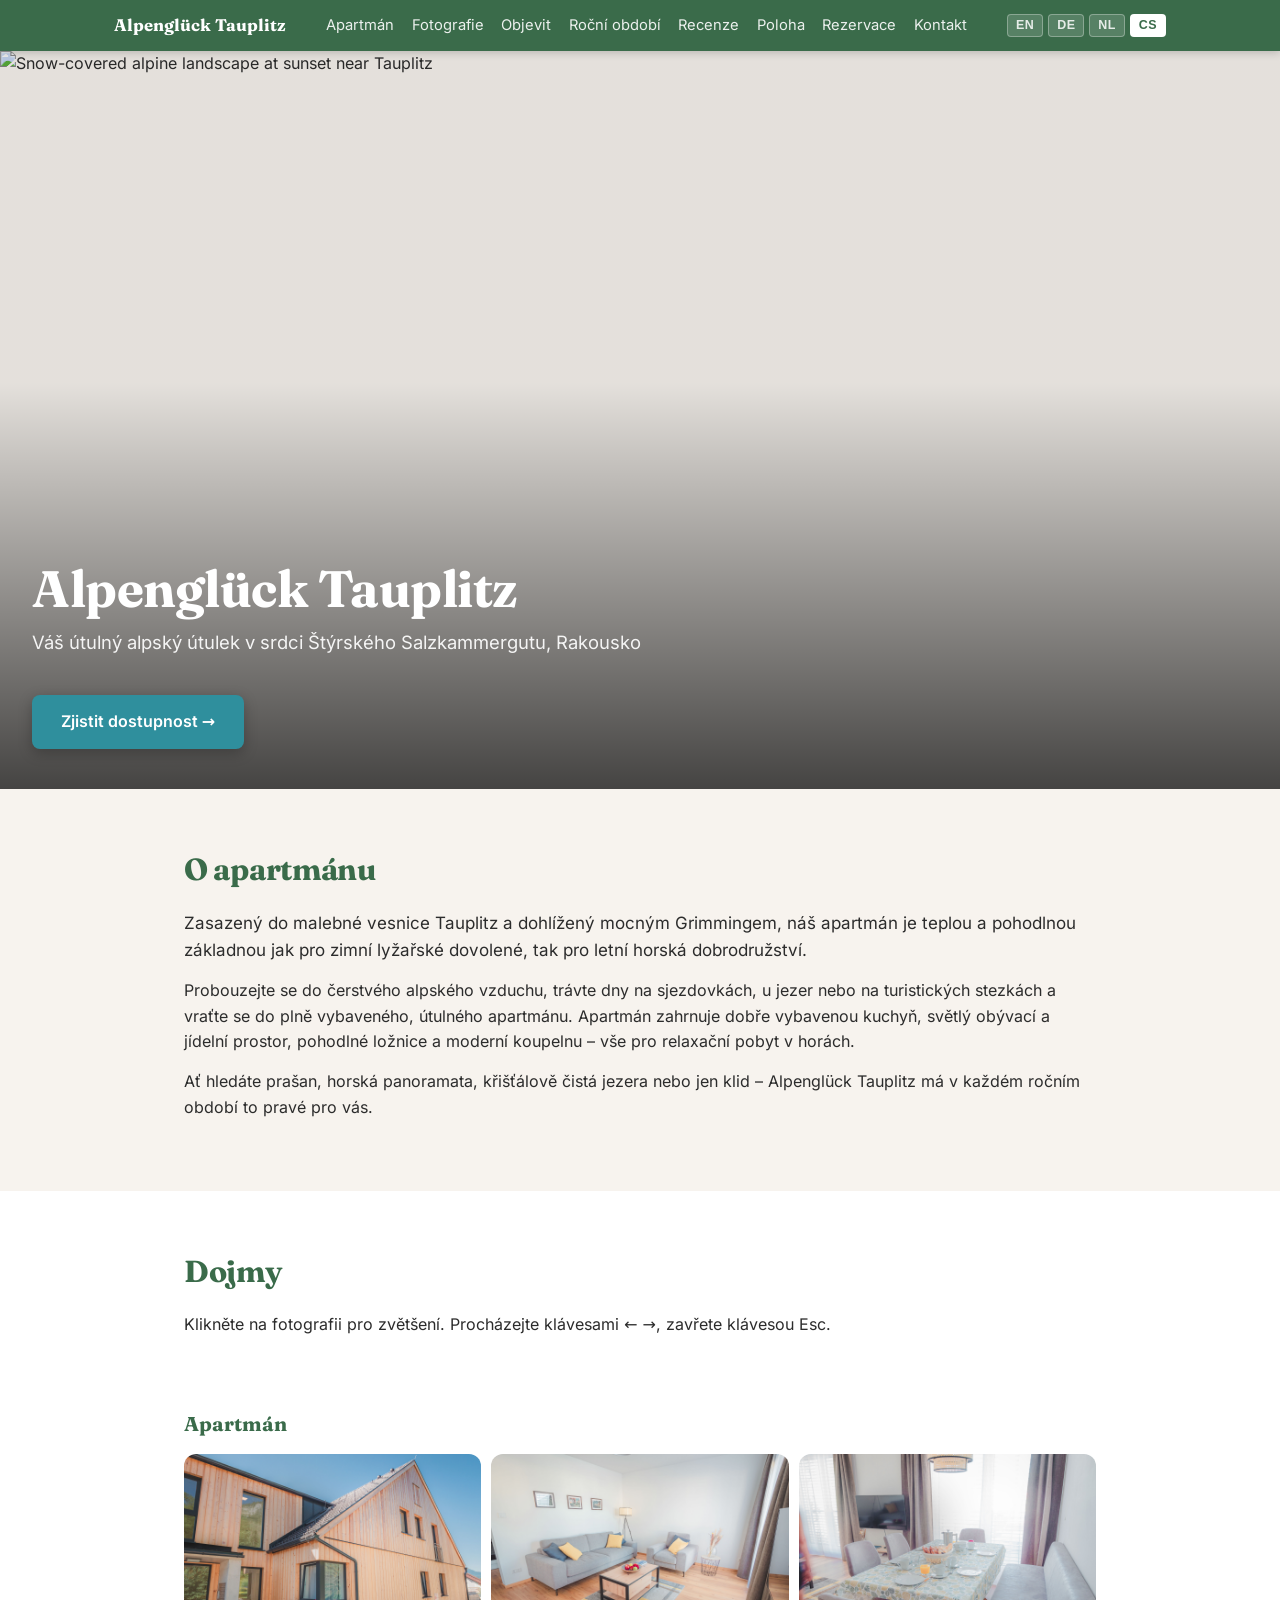
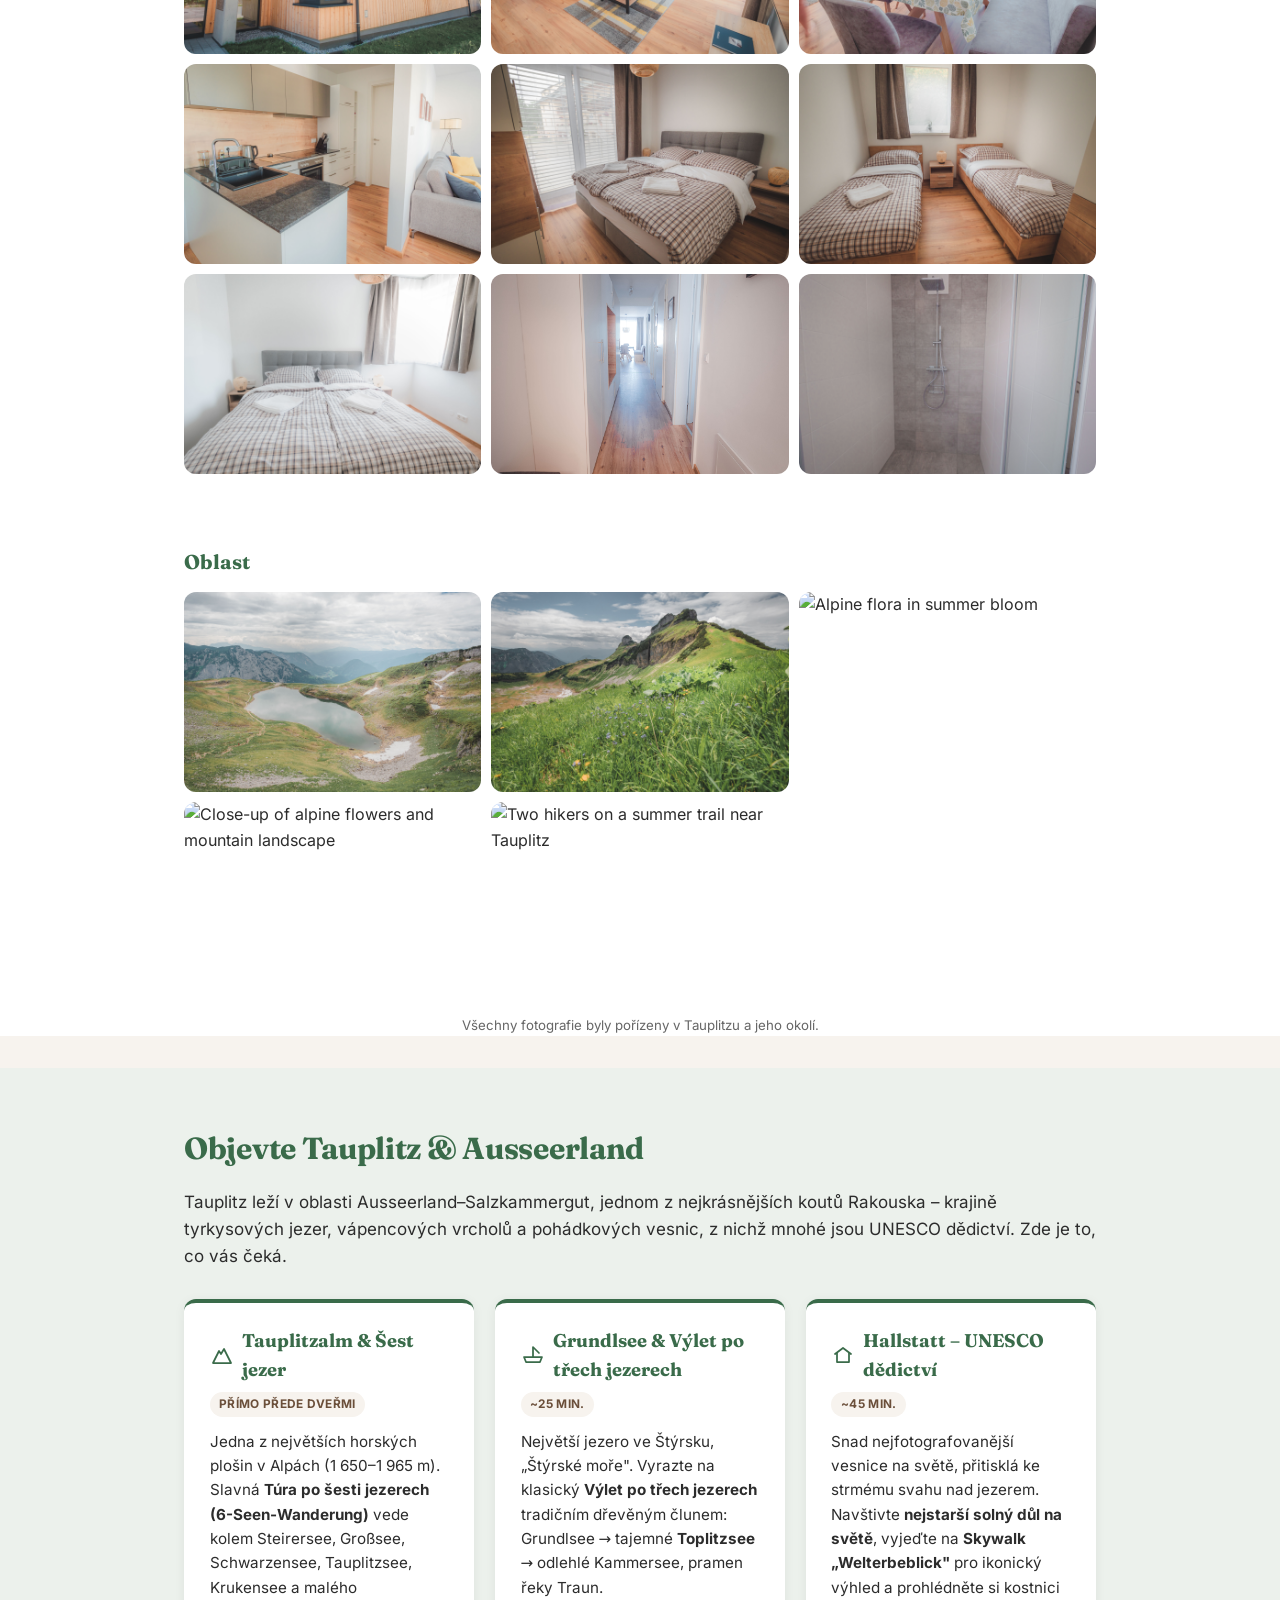
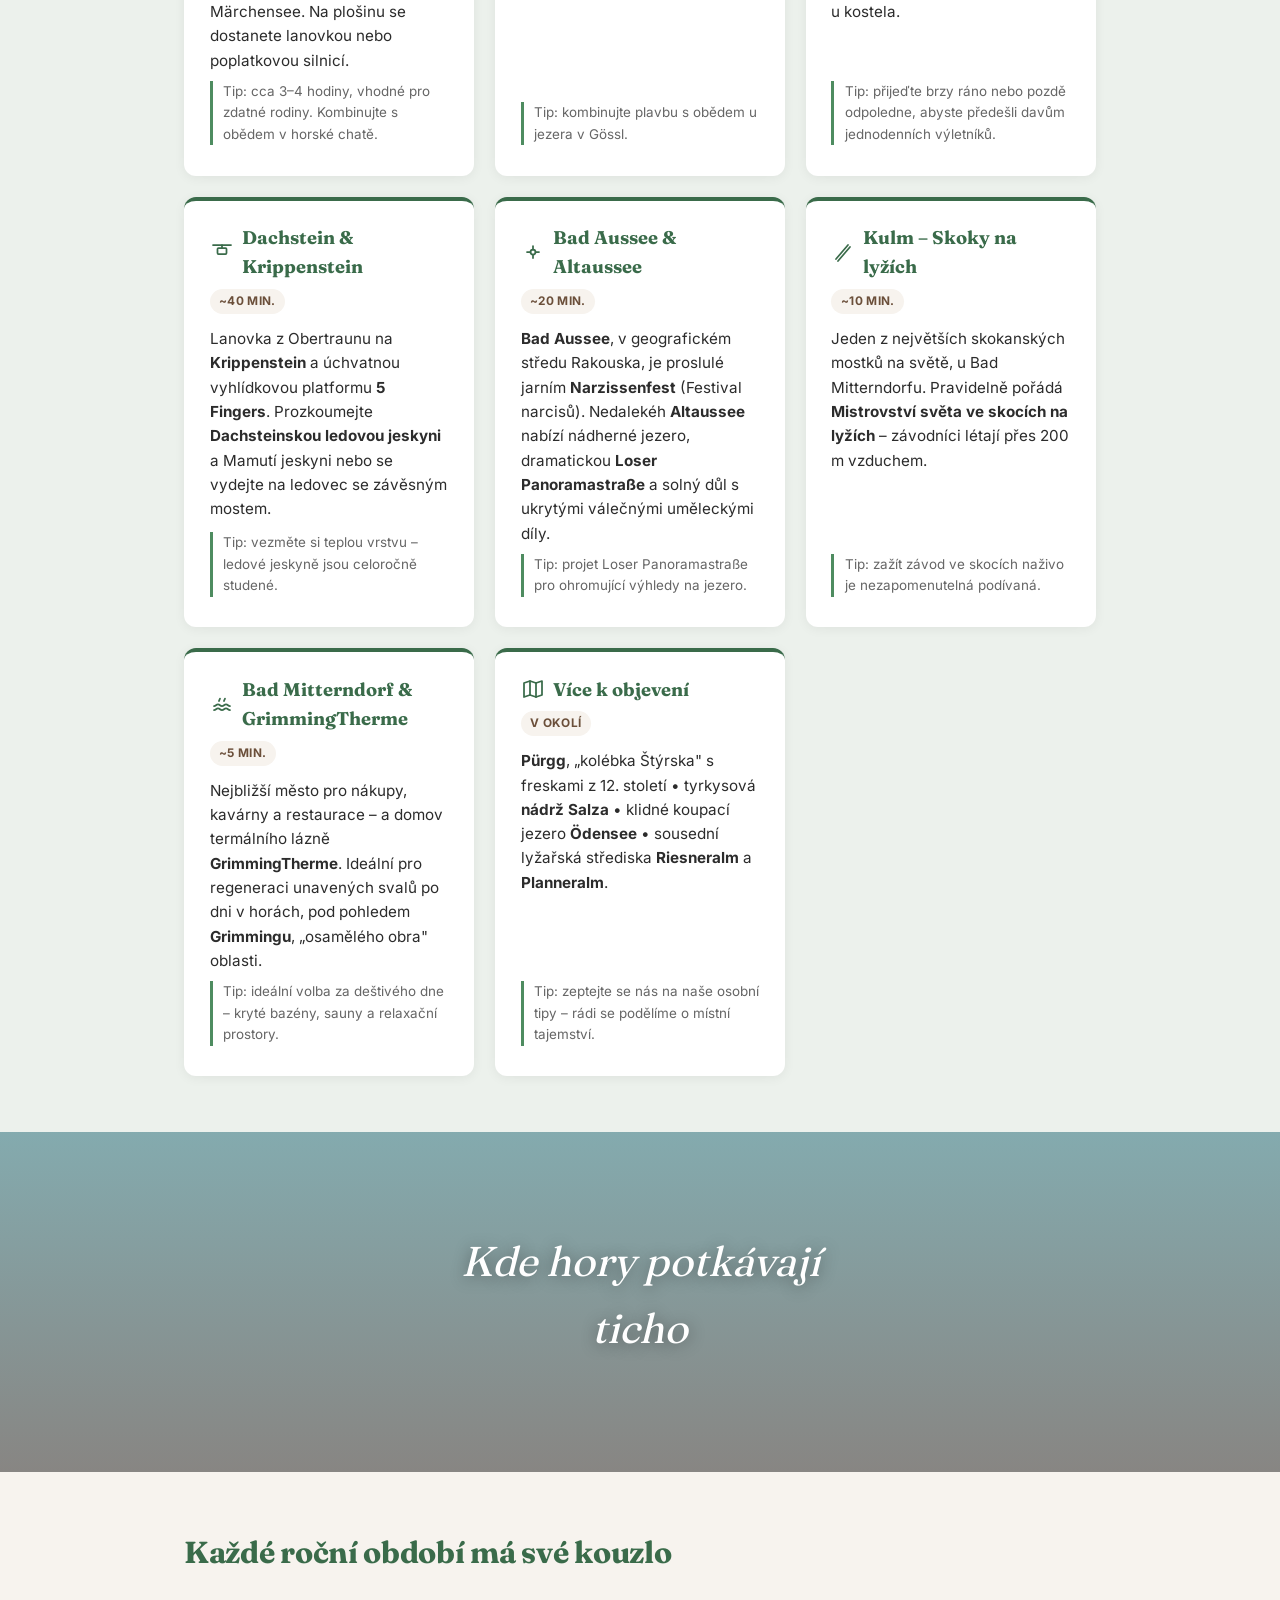
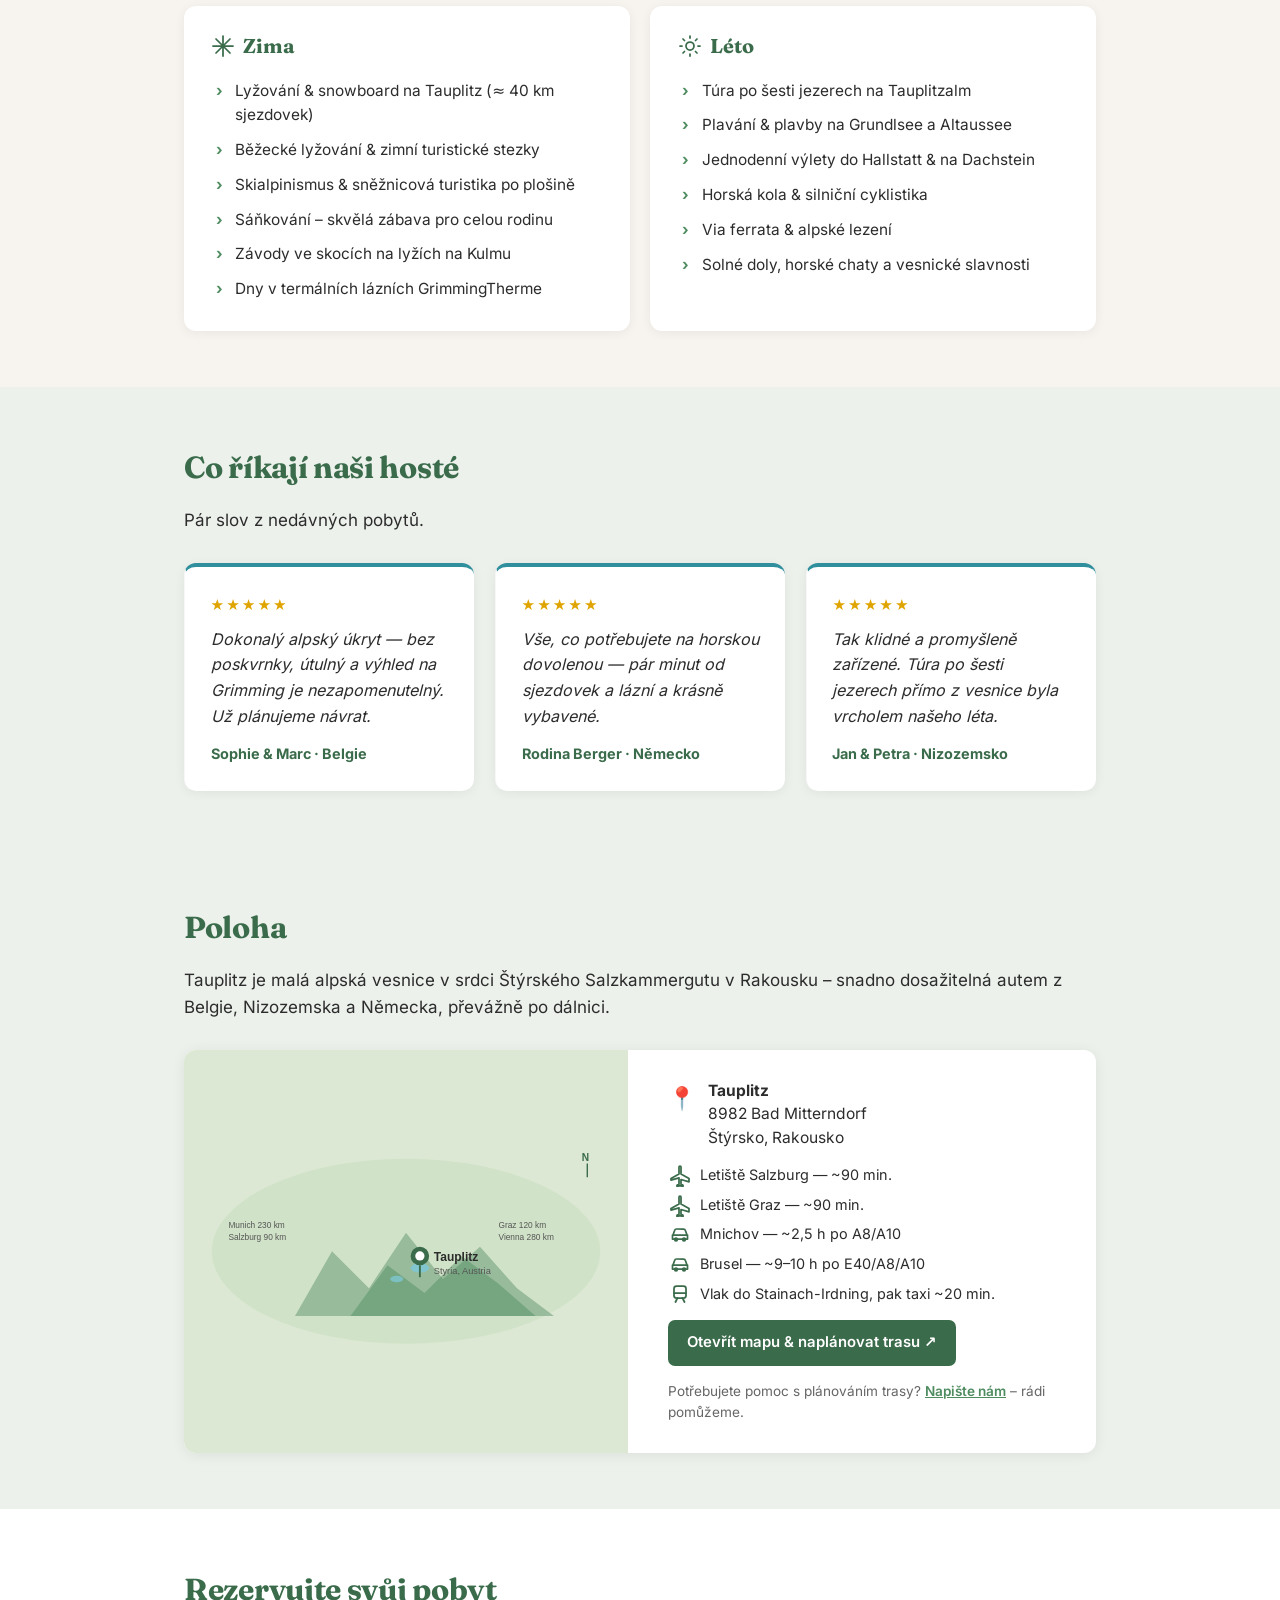
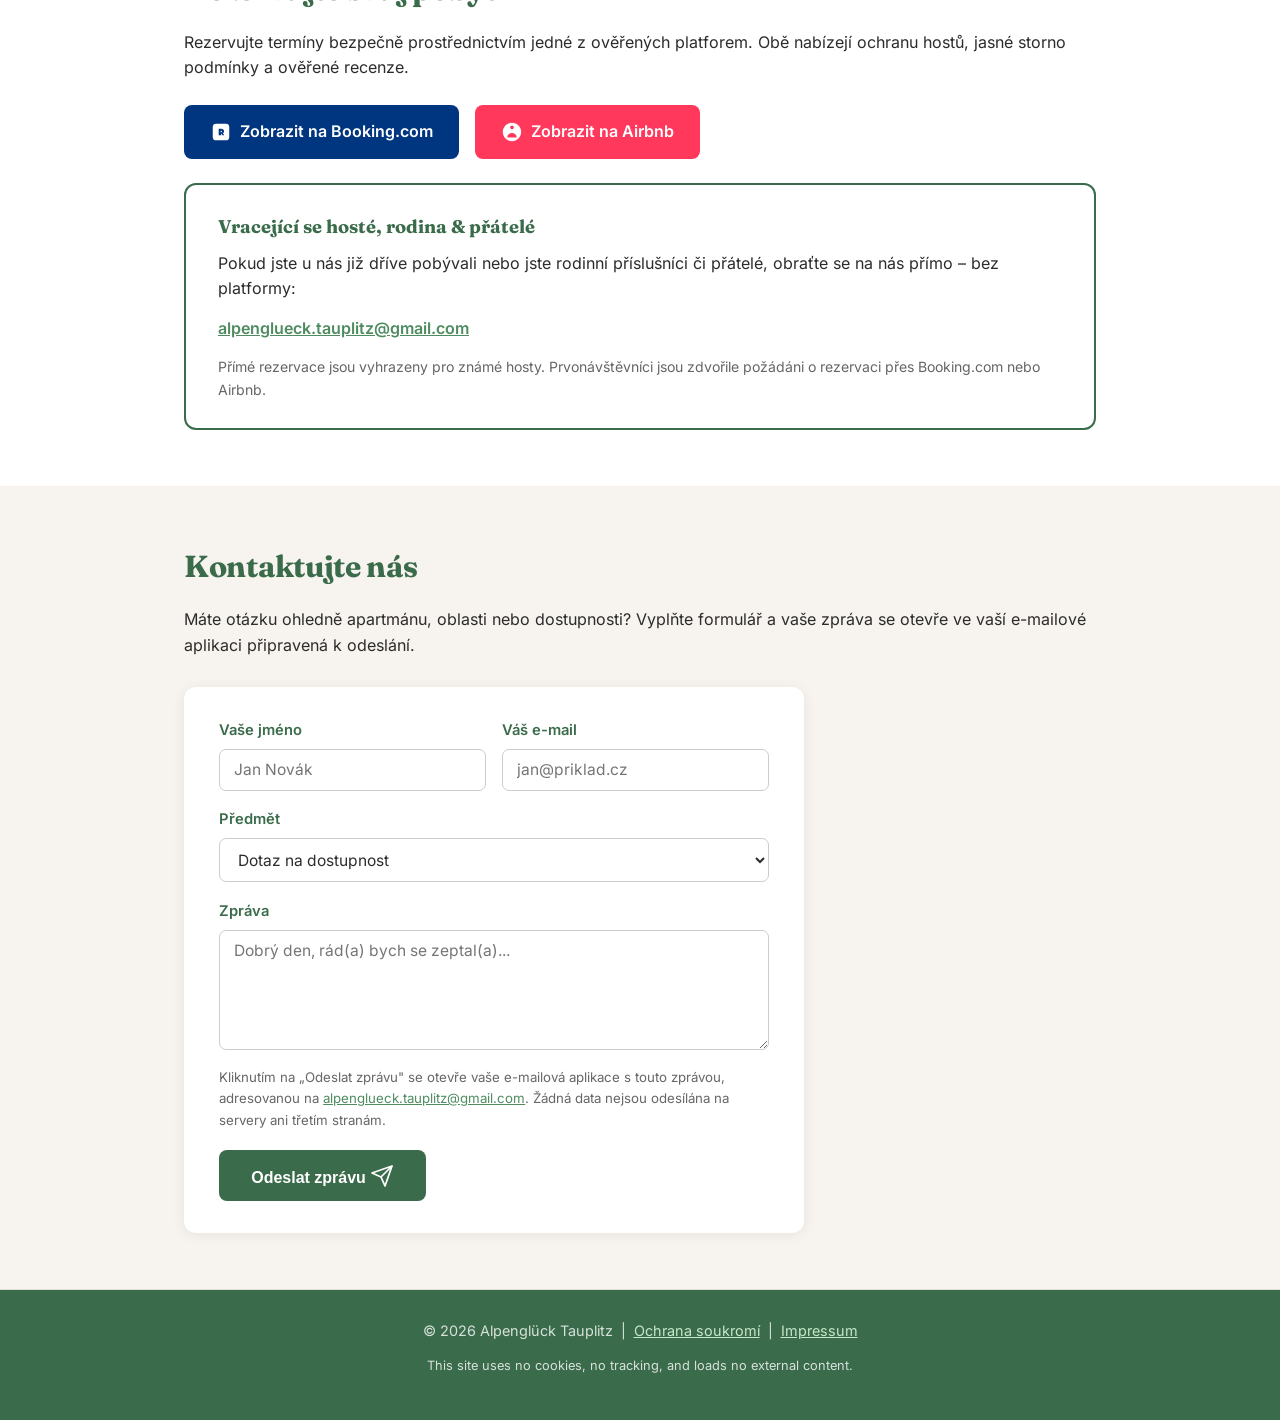
==== commit 74318691: "Add Austrian Impressum page (ECG/MedienG/GewO/UGB) and link in footer of all language pages" ====
--- a/cs/index.html
+++ b/cs/index.html
@@ -782,6 +782,8 @@
 <p>
     &copy; <span id="yr"></span> Alpengl&uuml;ck Tauplitz &nbsp;|&nbsp;
     <a href="/privacy.html"><span data-i18n="footer_privacy">Ochrana soukrom&iacute;</span></a>
+    &nbsp;|&nbsp;
+    <a href="/impressum.html">Impressum</a>
 </p>
 <p style="margin-top:.4rem;font-size:.8rem;">
     This site uses no cookies, no tracking, and loads no external content.
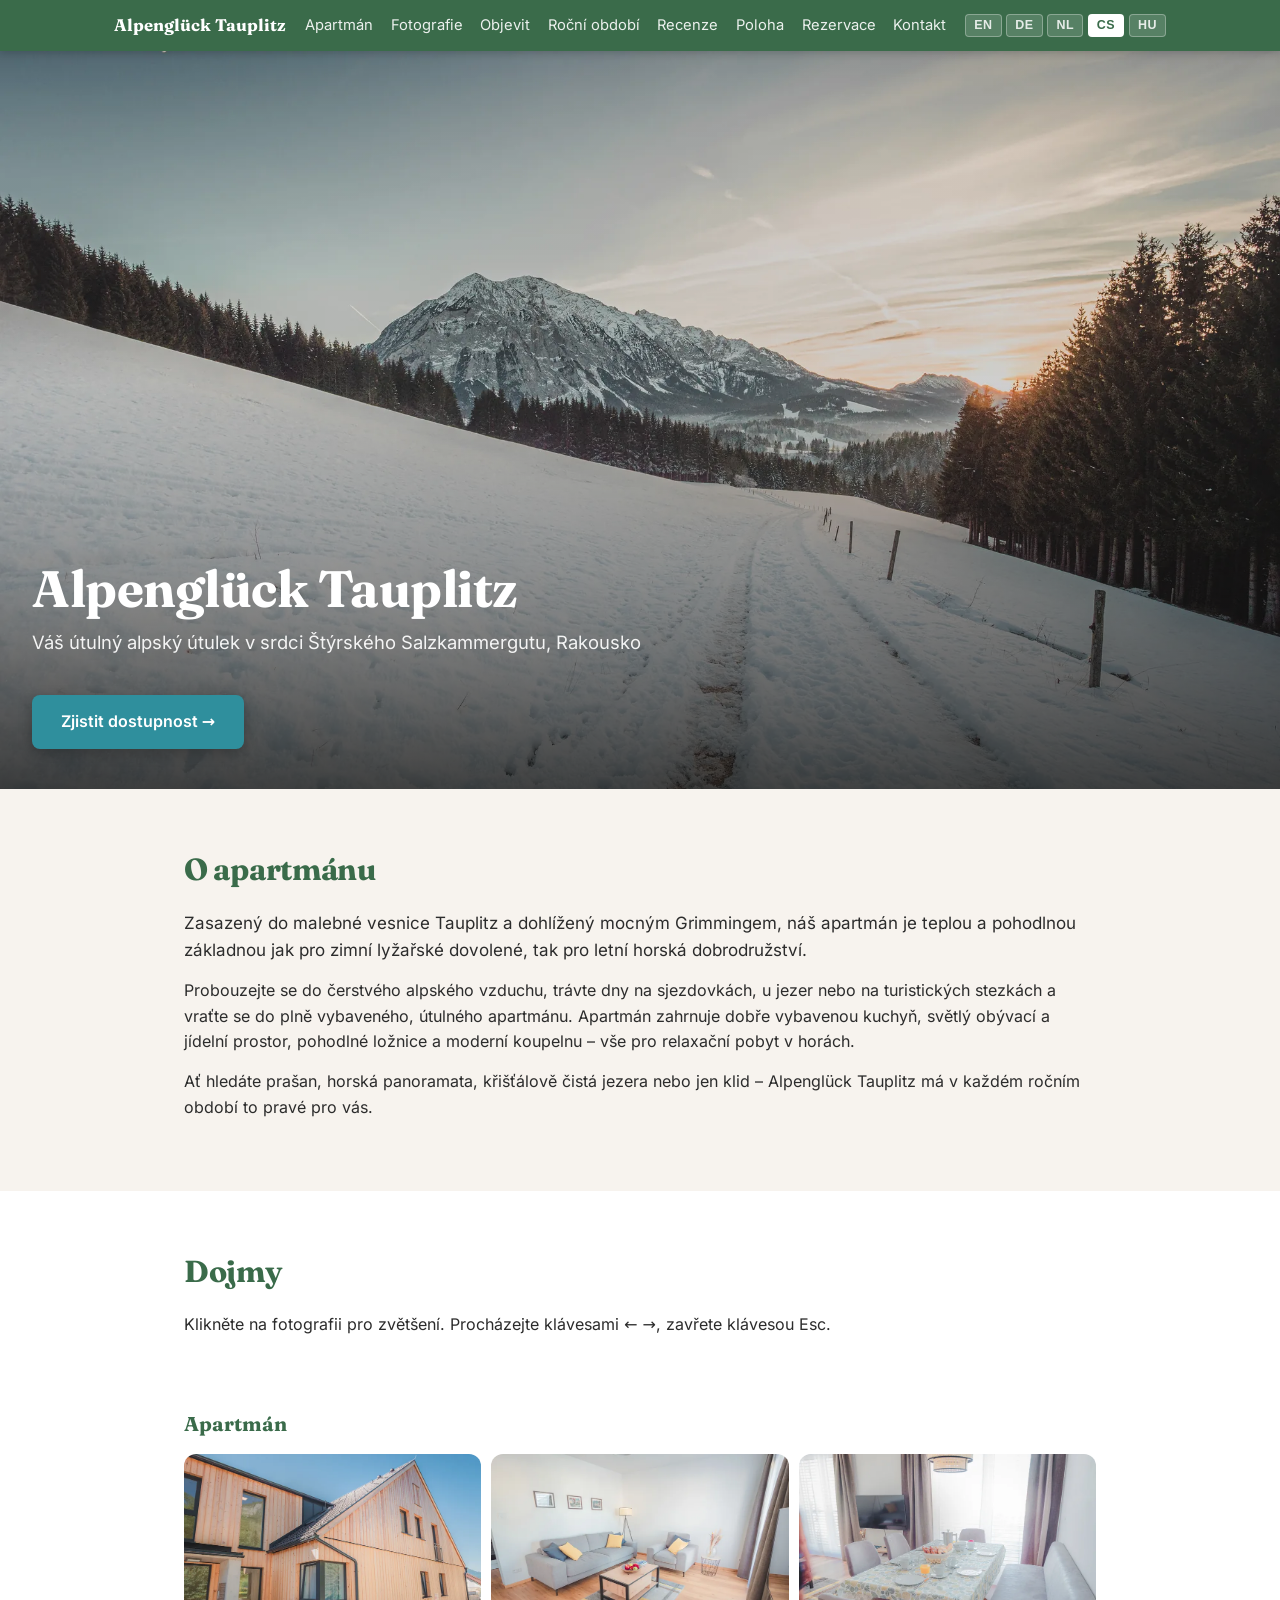
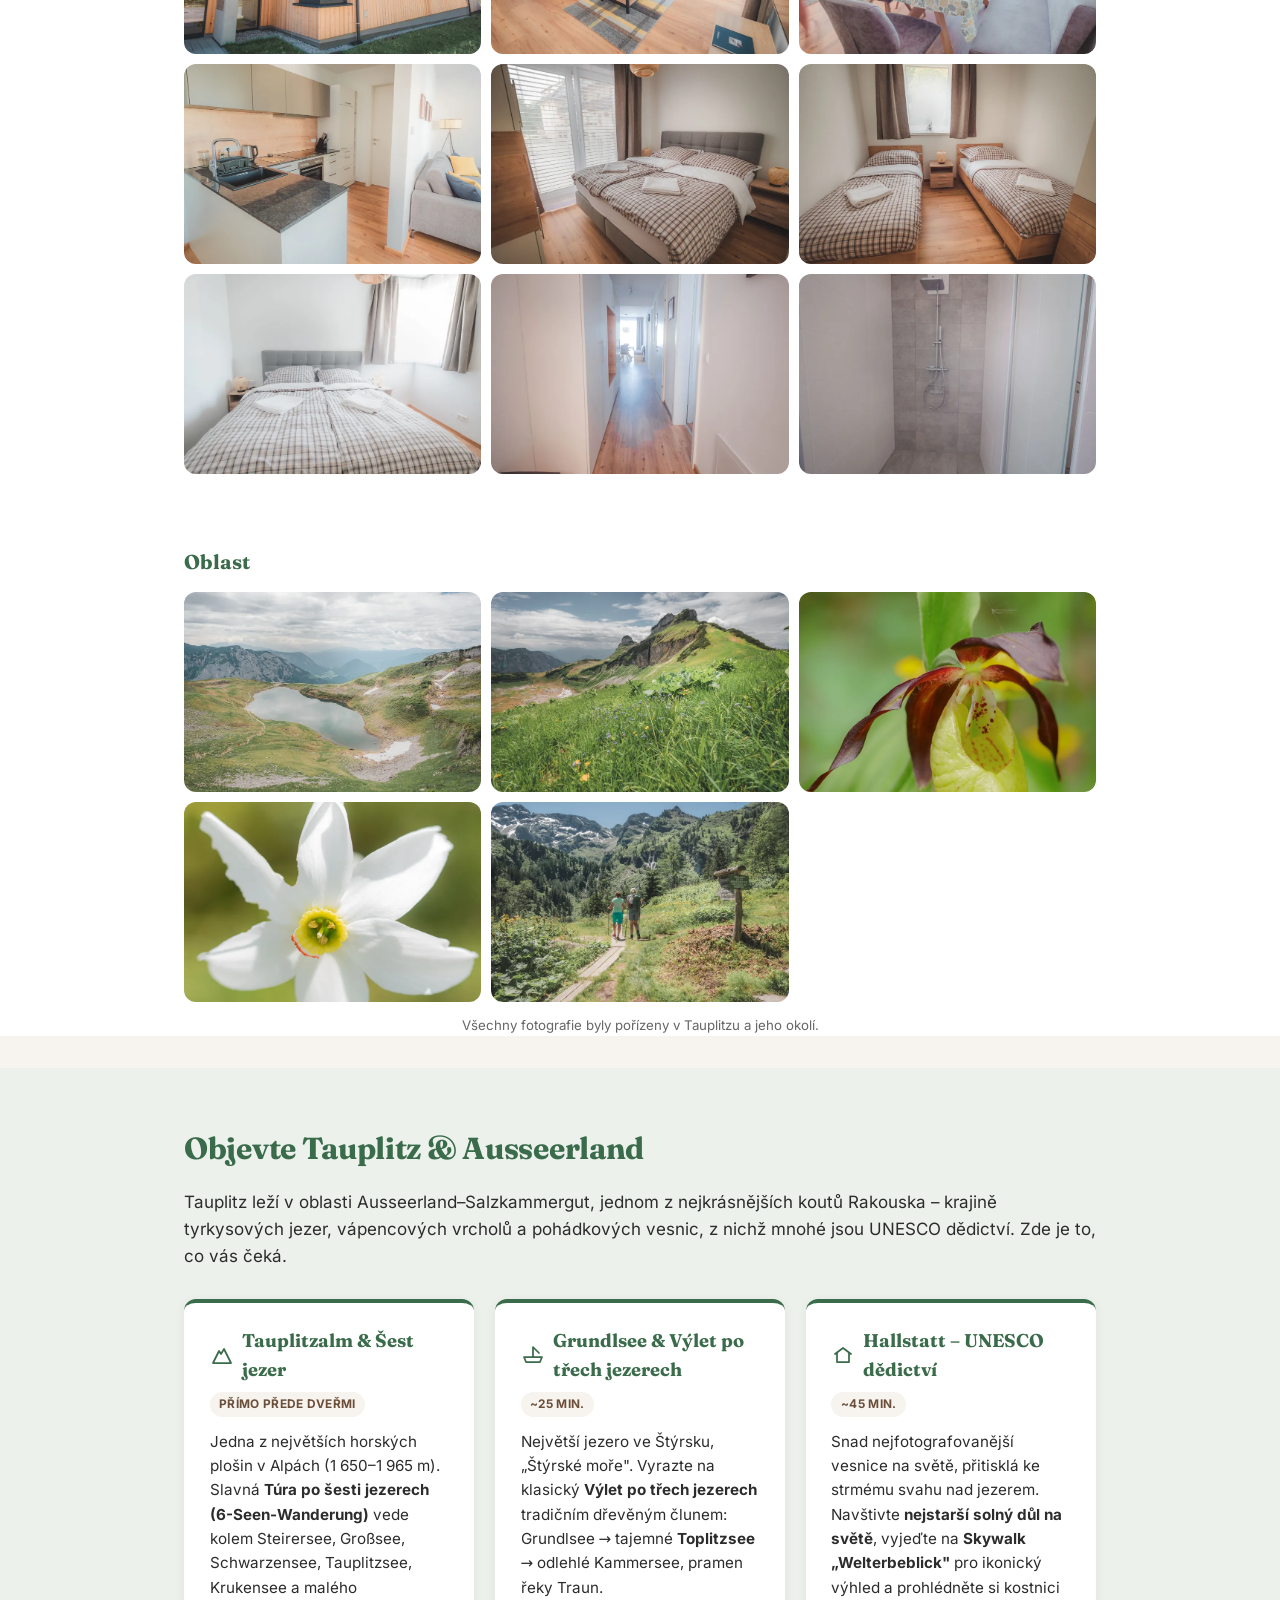
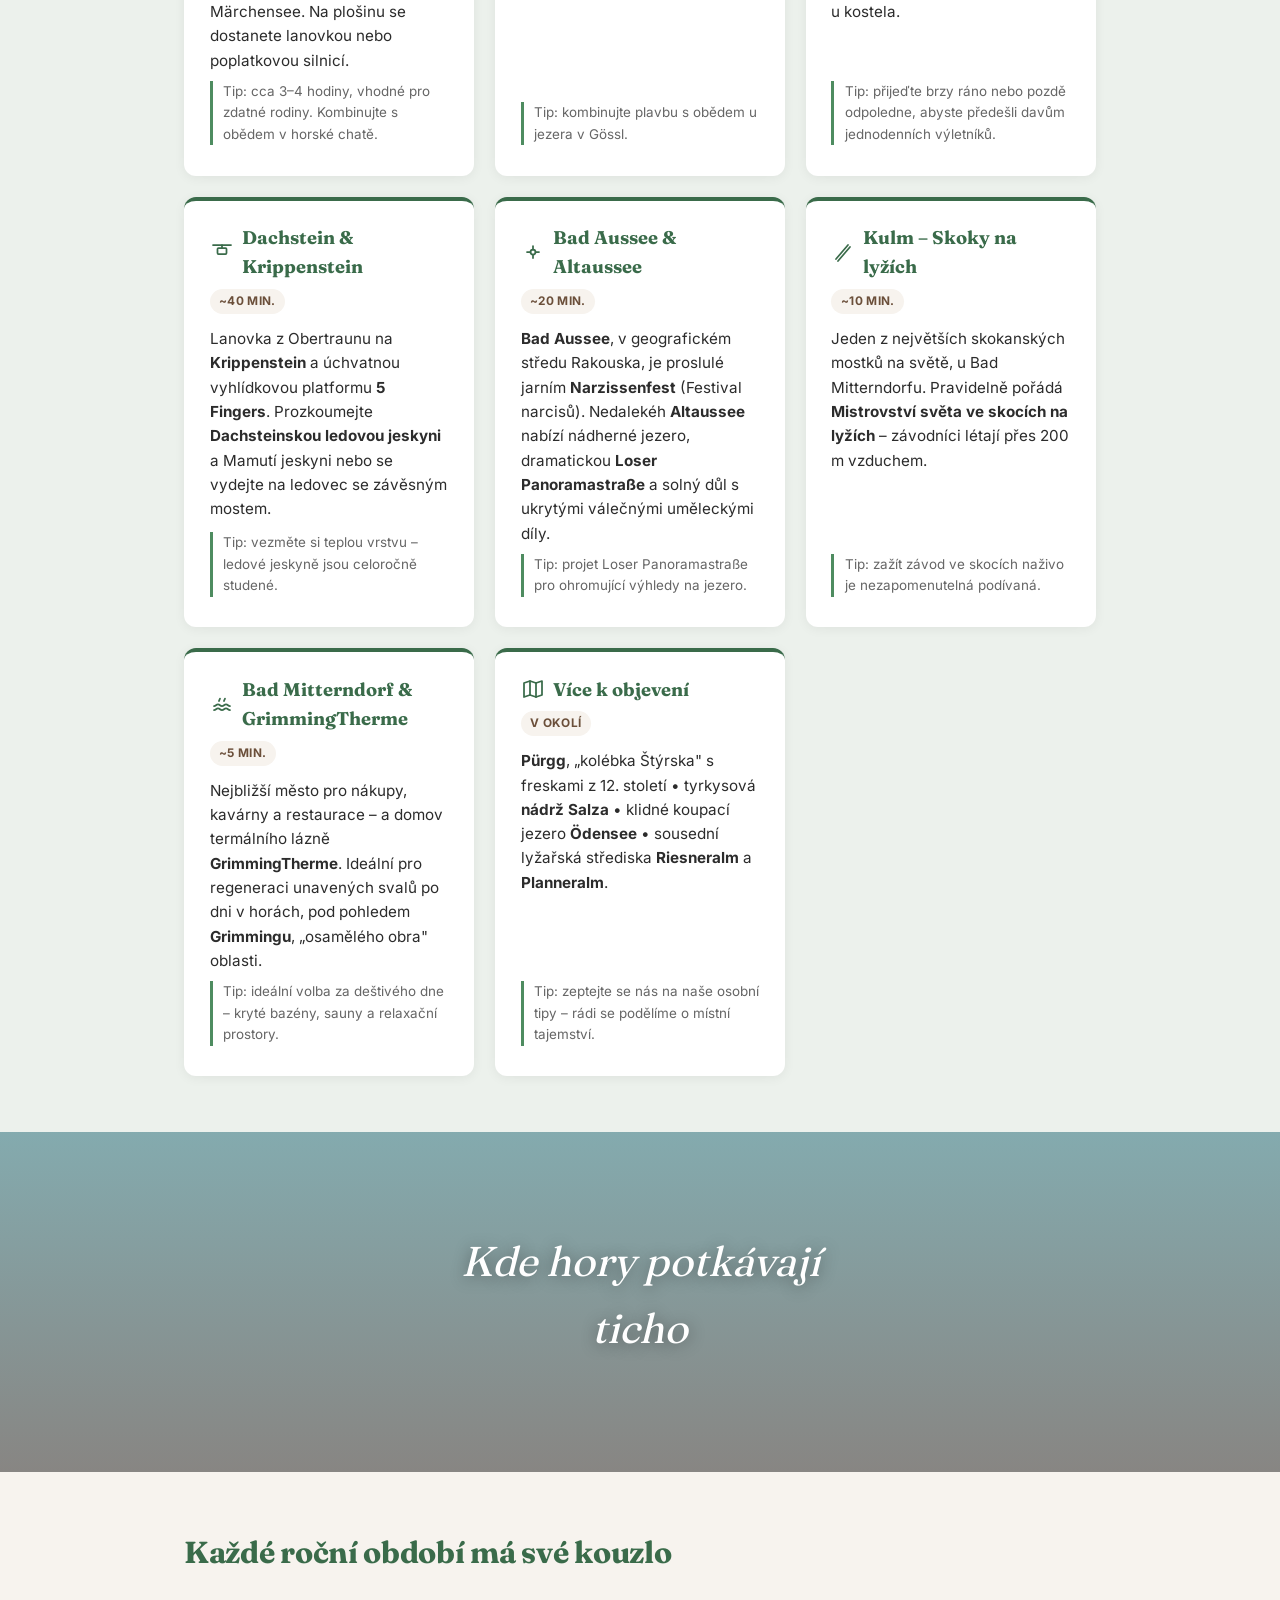
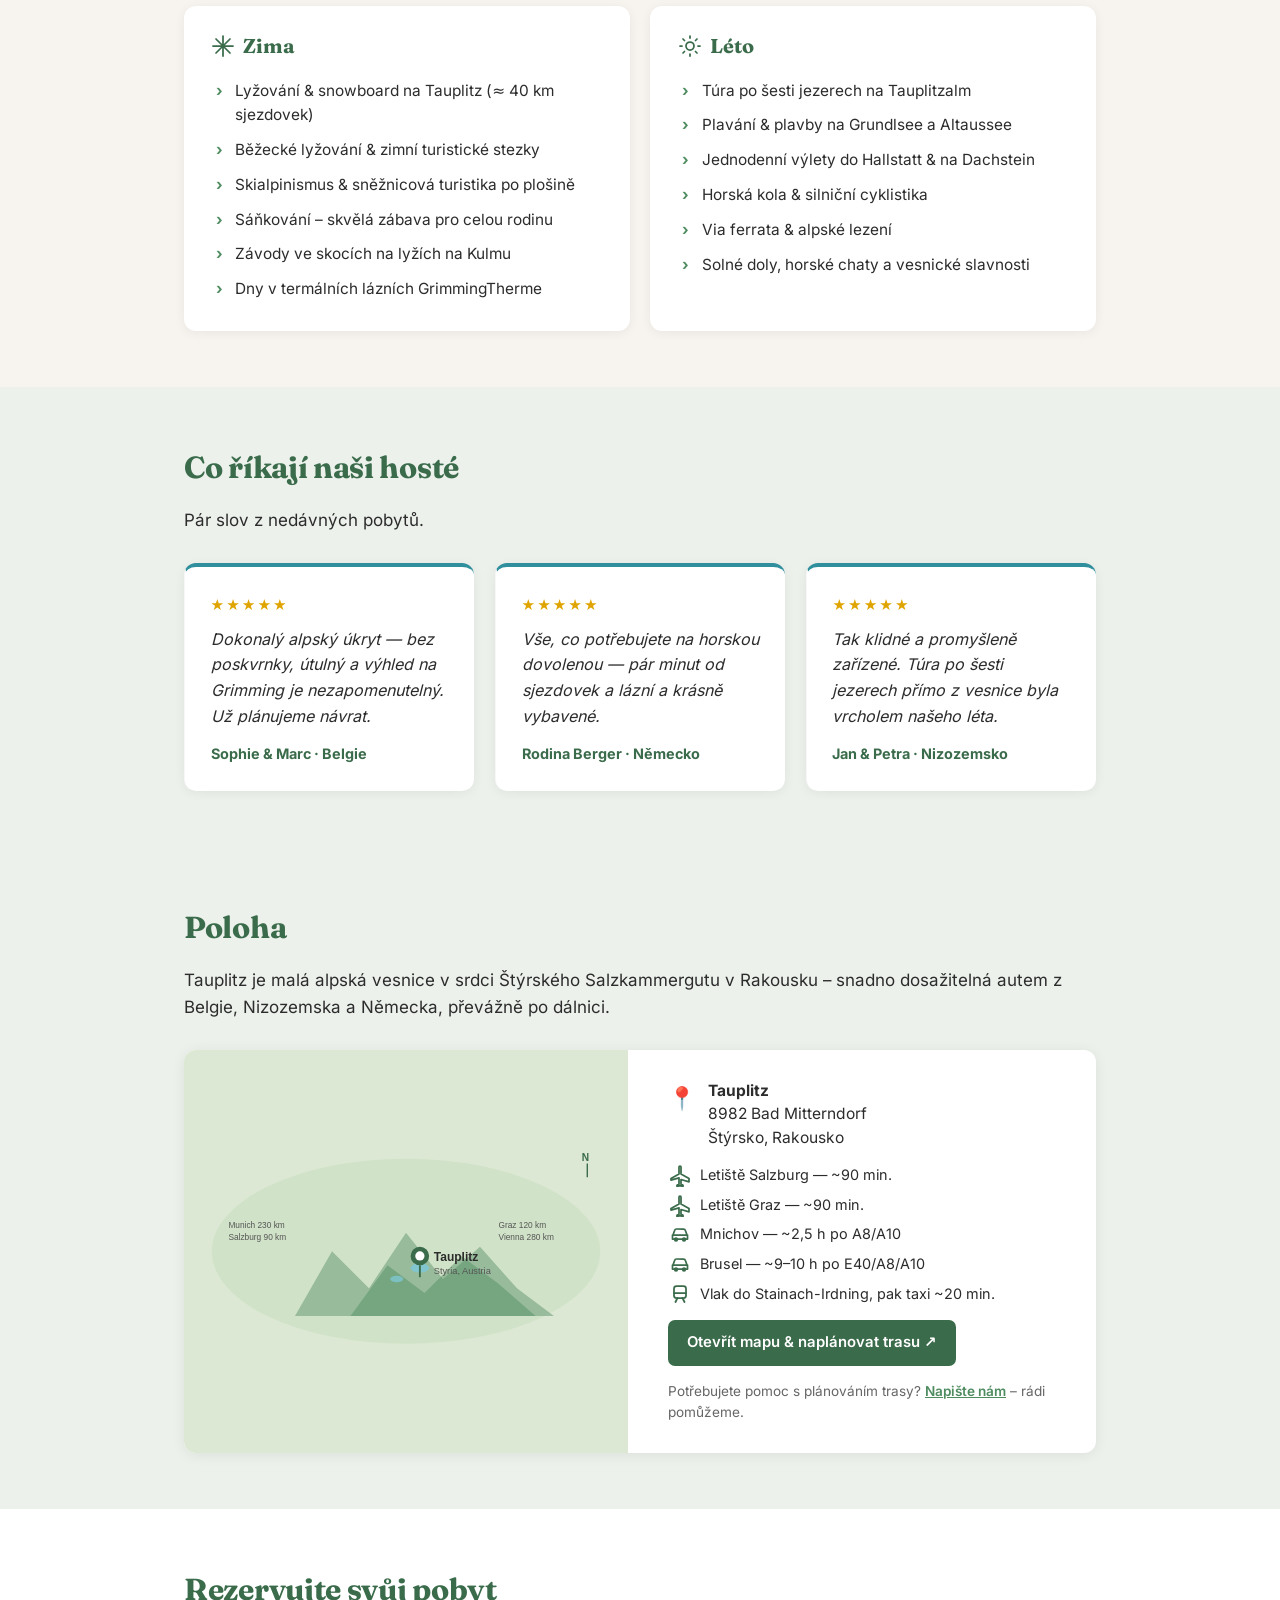
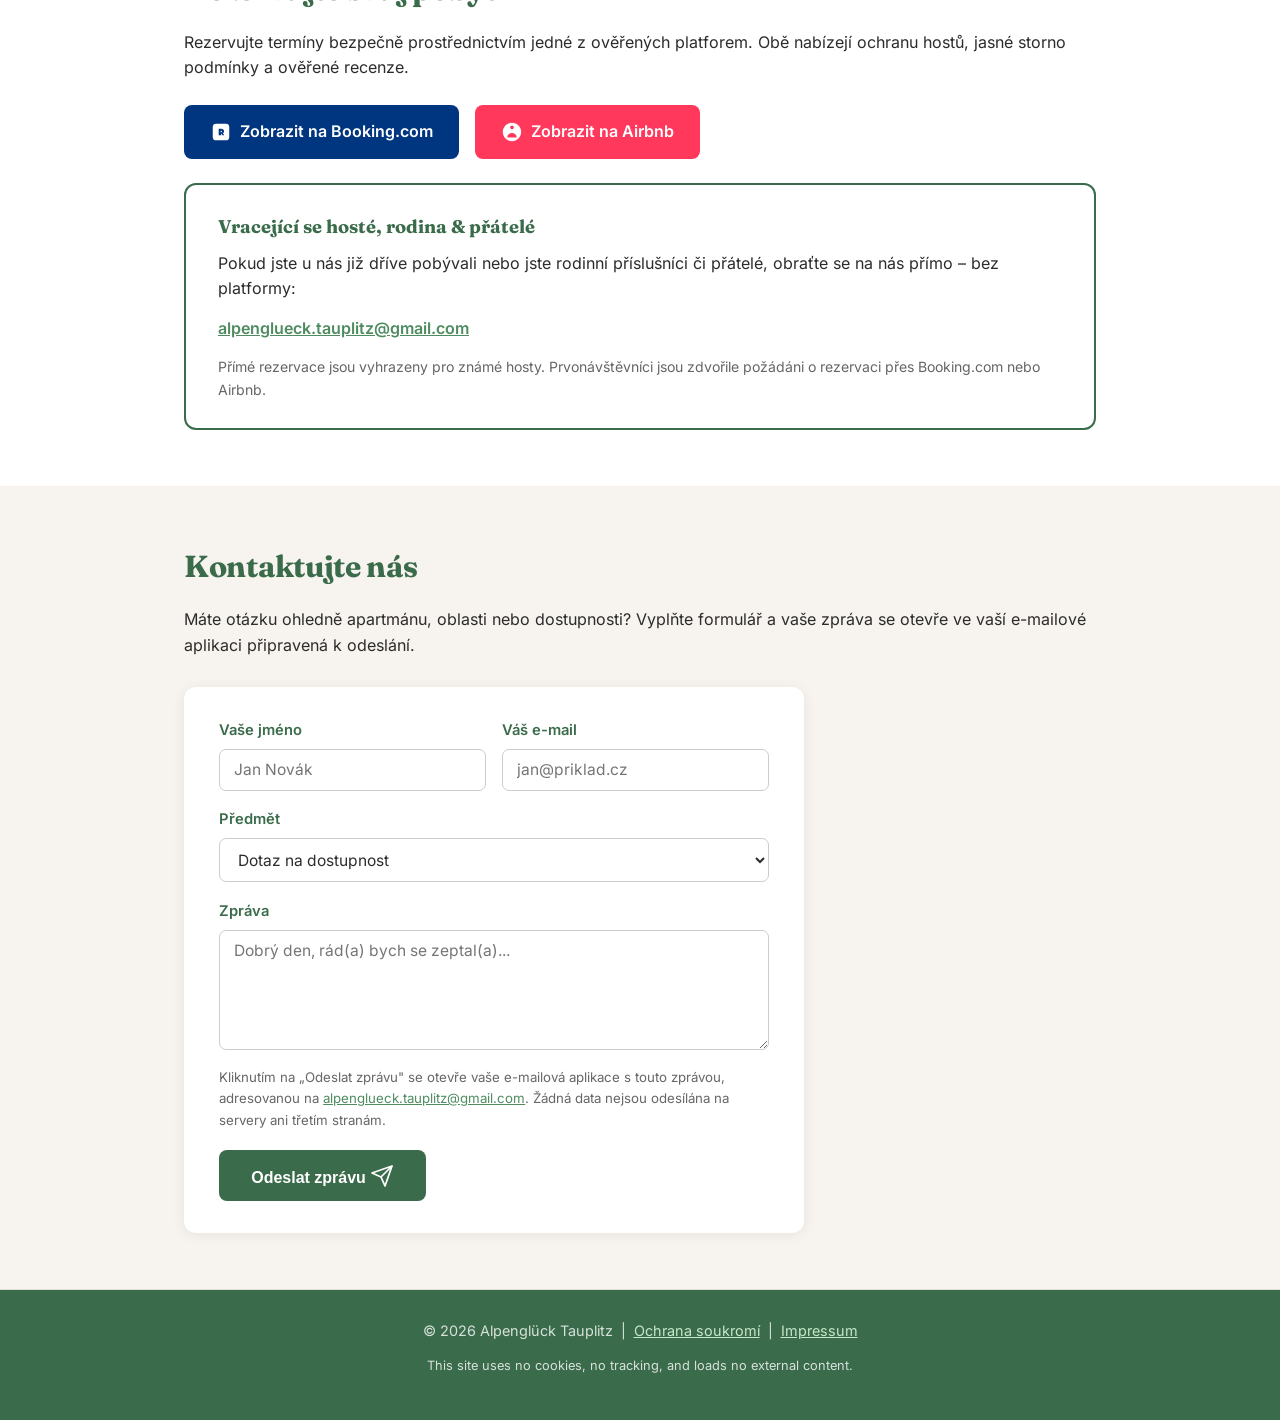
==== commit 8e42189d: "Performance + security hardening: responsive images and CSP - Add optimize_images.py to generate res" ====
--- a/cs/index.html
+++ b/cs/index.html
@@ -1,7 +1,7 @@
 <!DOCTYPE html>
 
 <html lang="cs">
-<head>
+<head><meta content="default-src 'self'; base-uri 'self'; object-src 'none'; img-src 'self' data:; font-src 'self'; style-src 'self' 'unsafe-inline'; script-src 'self' 'sha256-CPYzcf+lEZLZ3PIYciNQ85d0Dvy50EFGmh4IWLs8eIg=' 'sha256-+sWWaWFix1SBVcb0orN++wmCjOJXastX5As4LAxneHo='; form-action 'none'; frame-ancestors 'none'; upgrade-insecure-requests" http-equiv="Content-Security-Policy">
 <meta charset="utf-8">
 <meta content="width=device-width, initial-scale=1.0" name="viewport">
 <title data-i18n="page_title">Alpengl&uuml;ck Tauplitz &ndash; Alpsk&yacute; apartm&aacute;n ve &Scaron;t&yacute;rsk&yacute;ch Alp&aacute;ch</title>
@@ -378,13 +378,13 @@
       box-shadow:0 8px 24px rgba(0,0,0,.10);
     }
   </style>
-<link href="https://alpenglueck-tauplitz.be/cs/" rel="canonical"><link href="https://alpenglueck-tauplitz.be/" hreflang="en" rel="alternate"><link href="https://alpenglueck-tauplitz.be/de/" hreflang="de" rel="alternate"><link href="https://alpenglueck-tauplitz.be/nl/" hreflang="nl" rel="alternate"><link href="https://alpenglueck-tauplitz.be/cs/" hreflang="cs" rel="alternate"><link href="https://alpenglueck-tauplitz.be/" hreflang="x-default" rel="alternate"><meta content="website" property="og:type"><meta content="Alpengl&uuml;ck Tauplitz" property="og:site_name"><meta content="Alpengl&uuml;ck Tauplitz &ndash; Alpsk&yacute; apartm&aacute;n ve &Scaron;t&yacute;rsk&yacute;ch Alp&aacute;ch" property="og:title"><meta content="&Uacute;tuln&yacute; alpsk&yacute; apartm&aacute;n v Tauplitz, Rakousko. Va&scaron;e z&aacute;kladna pro Tauplitzalm, Grundlsee, Hallstatt a Dachstein. Rezervujte p&rcaron;es Booking.com nebo Airbnb." property="og:description"><meta content="https://alpenglueck-tauplitz.be/cs/" property="og:url"><meta content="https://alpenglueck-tauplitz.be/images/hero.jpg" property="og:image"><meta content="cs_CZ" property="og:locale"><meta content="summary_large_image" name="twitter:card"><meta content="Alpengl&uuml;ck Tauplitz &ndash; Alpsk&yacute; apartm&aacute;n ve &Scaron;t&yacute;rsk&yacute;ch Alp&aacute;ch" name="twitter:title"><meta content="&Uacute;tuln&yacute; alpsk&yacute; apartm&aacute;n v Tauplitz, Rakousko. Va&scaron;e z&aacute;kladna pro Tauplitzalm, Grundlsee, Hallstatt a Dachstein. Rezervujte p&rcaron;es Booking.com nebo Airbnb." name="twitter:description"><meta content="https://alpenglueck-tauplitz.be/images/hero.jpg" name="twitter:image"><meta content="AT-6" name="geo.region"><meta content="Tauplitz, Bad Mitterndorf" name="geo.placename"><meta content="47.5717;14.0086" name="geo.position"><meta content="47.5717, 14.0086" name="ICBM"><meta content="#3a6b4a" name="theme-color"><meta content="index, follow" name="robots"><meta content="Alpengl&uuml;ck Tauplitz" name="author"><script type="application/ld+json">{
+<meta content="strict-origin-when-cross-origin" name="referrer"><link href="https://alpenglueck-tauplitz.be/cs/" rel="canonical"><link href="https://alpenglueck-tauplitz.be/" hreflang="en" rel="alternate"><link href="https://alpenglueck-tauplitz.be/de/" hreflang="de" rel="alternate"><link href="https://alpenglueck-tauplitz.be/nl/" hreflang="nl" rel="alternate"><link href="https://alpenglueck-tauplitz.be/cs/" hreflang="cs" rel="alternate"><link href="https://alpenglueck-tauplitz.be/hu/" hreflang="hu" rel="alternate"><link href="https://alpenglueck-tauplitz.be/" hreflang="x-default" rel="alternate"><meta content="website" property="og:type"><meta content="Alpengl&uuml;ck Tauplitz" property="og:site_name"><meta content="Alpengl&uuml;ck Tauplitz &ndash; Alpsk&yacute; apartm&aacute;n ve &Scaron;t&yacute;rsk&yacute;ch Alp&aacute;ch" property="og:title"><meta content="&Uacute;tuln&yacute; alpsk&yacute; apartm&aacute;n v Tauplitz, Rakousko. Va&scaron;e z&aacute;kladna pro Tauplitzalm, Grundlsee, Hallstatt a Dachstein. Rezervujte p&rcaron;es Booking.com nebo Airbnb." property="og:description"><meta content="https://alpenglueck-tauplitz.be/cs/" property="og:url"><meta content="https://alpenglueck-tauplitz.be/images/opt/hero-1600.jpg" property="og:image"><meta content="cs_CZ" property="og:locale"><meta content="summary_large_image" name="twitter:card"><meta content="Alpengl&uuml;ck Tauplitz &ndash; Alpsk&yacute; apartm&aacute;n ve &Scaron;t&yacute;rsk&yacute;ch Alp&aacute;ch" name="twitter:title"><meta content="&Uacute;tuln&yacute; alpsk&yacute; apartm&aacute;n v Tauplitz, Rakousko. Va&scaron;e z&aacute;kladna pro Tauplitzalm, Grundlsee, Hallstatt a Dachstein. Rezervujte p&rcaron;es Booking.com nebo Airbnb." name="twitter:description"><meta content="https://alpenglueck-tauplitz.be/images/opt/hero-1600.jpg" name="twitter:image"><meta content="AT-6" name="geo.region"><meta content="Tauplitz, Bad Mitterndorf" name="geo.placename"><meta content="47.5717;14.0086" name="geo.position"><meta content="47.5717, 14.0086" name="ICBM"><meta content="#3a6b4a" name="theme-color"><meta content="index, follow" name="robots"><meta content="Alpengl&uuml;ck Tauplitz" name="author"><script type="application/ld+json">{
   "@context": "https://schema.org",
   "@type": "LodgingBusiness",
   "name": "Alpenglück Tauplitz",
   "description": "Útulný alpský apartmán v Tauplitz, Rakousko. Vaše základna pro Tauplitzalm, Grundlsee, Hallstatt a Dachstein. Rezervujte přes Booking.com nebo Airbnb.",
   "url": "https://alpenglueck-tauplitz.be/cs/",
-  "image": "https://alpenglueck-tauplitz.be/images/hero.jpg",
+  "image": "https://alpenglueck-tauplitz.be/images/opt/hero-1600.jpg",
   "inLanguage": "cs",
   "email": "alpenglueck.tauplitz@gmail.com",
   "address": {
@@ -423,7 +423,8 @@
     "en",
     "de",
     "nl",
-    "cs"
+    "cs",
+    "hu"
   ],
   "sameAs": [
     "https://www.booking.com/Share-NSsUTZE",
@@ -446,16 +447,20 @@
 <a data-i18n="nav_contact" href="#contact">Kontakt</a>
 </nav>
 <div class="lang-switch">
-<button data-lang="en" onclick="location.href='/'">EN</button>
-<button data-lang="de" onclick="location.href='/de/'">DE</button>
-<button data-lang="nl" onclick="location.href='/nl/'">NL</button>
-<button class="active" data-lang="cs" onclick="location.href='/cs/'">CS</button>
+<button data-href="/" data-lang="en">EN</button>
+<button data-href="/de/" data-lang="de">DE</button>
+<button data-href="/nl/" data-lang="nl">NL</button>
+<button class="active" data-href="/cs/" data-lang="cs">CS</button>
+<button data-href="/hu/" data-lang="hu">HU</button>
 </div>
 </div>
 </header>
 <!-- HERO -->
 <div class="hero">
-<img alt="Snow-covered alpine landscape at sunset near Tauplitz" src="/images/hero.jpg">
+<picture>
+<source sizes="100vw" srcset="/images/opt/hero-1200.webp 1200w, /images/opt/hero-2000.webp 2000w" type="image/webp">
+<img alt="Snow-covered alpine landscape at sunset near Tauplitz" decoding="async" fetchpriority="high" height="1200" src="/images/opt/hero-1600.jpg" width="1600">
+</picture>
 <div class="hero-overlay"></div>
 <div class="hero-text">
 <h1>Alpengl&uuml;ck Tauplitz</h1>
@@ -479,62 +484,104 @@
 <p class="gallery-label" data-i18n="gallery_apt">Apartm&aacute;n</p>
 <div class="gallery" id="gallery-apt">
 <figure>
-<img alt="Exterior of the apartment building" src="/images/exterior01.jpg">
+<picture>
+<source sizes="(max-width:700px) 100vw, (max-width:1100px) 50vw, 33vw" srcset="/images/opt/exterior01-800.webp 800w, /images/opt/exterior01-1600.webp 1600w" type="image/webp">
+<img alt="Exterior of the apartment building" data-full="/images/opt/exterior01-1600.webp" decoding="async" height="900" loading="lazy" src="/images/opt/exterior01-1200.jpg" width="1200">
+</picture>
 <figcaption>The apartment building</figcaption>
 </figure>
 <figure>
-<img alt="Bright and comfortable living room" src="/images/livingroom.jpg">
+<picture>
+<source sizes="(max-width:700px) 100vw, (max-width:1100px) 50vw, 33vw" srcset="/images/opt/livingroom-800.webp 800w, /images/opt/livingroom-1600.webp 1600w" type="image/webp">
+<img alt="Bright and comfortable living room" data-full="/images/opt/livingroom-1600.webp" decoding="async" height="900" loading="lazy" src="/images/opt/livingroom-1200.jpg" width="1200">
+</picture>
 <figcaption>Living room</figcaption>
 </figure>
 <figure>
-<img alt="Dining area" src="/images/diningroom.jpg">
+<picture>
+<source sizes="(max-width:700px) 100vw, (max-width:1100px) 50vw, 33vw" srcset="/images/opt/diningroom-800.webp 800w, /images/opt/diningroom-1600.webp 1600w" type="image/webp">
+<img alt="Dining area" data-full="/images/opt/diningroom-1600.webp" decoding="async" height="900" loading="lazy" src="/images/opt/diningroom-1200.jpg" width="1200">
+</picture>
 <figcaption>Dining area</figcaption>
 </figure>
 <figure>
-<img alt="Fully equipped kitchen" src="/images/kitchen.jpg">
+<picture>
+<source sizes="(max-width:700px) 100vw, (max-width:1100px) 50vw, 33vw" srcset="/images/opt/kitchen-800.webp 800w, /images/opt/kitchen-1600.webp 1600w" type="image/webp">
+<img alt="Fully equipped kitchen" data-full="/images/opt/kitchen-1600.webp" decoding="async" height="900" loading="lazy" src="/images/opt/kitchen-1200.jpg" width="1200">
+</picture>
 <figcaption>Fully equipped kitchen</figcaption>
 </figure>
 <figure>
-<img alt="Cosy main bedroom" src="/images/bedroom.jpg">
+<picture>
+<source sizes="(max-width:700px) 100vw, (max-width:1100px) 50vw, 33vw" srcset="/images/opt/bedroom-800.webp 800w, /images/opt/bedroom-1600.webp 1600w" type="image/webp">
+<img alt="Cosy main bedroom" data-full="/images/opt/bedroom-1600.webp" decoding="async" height="900" loading="lazy" src="/images/opt/bedroom-1200.jpg" width="1200">
+</picture>
 <figcaption>Main bedroom</figcaption>
 </figure>
 <figure>
-<img alt="Second bedroom" src="/images/bedroom02.jpg">
+<picture>
+<source sizes="(max-width:700px) 100vw, (max-width:1100px) 50vw, 33vw" srcset="/images/opt/bedroom02-800.webp 800w, /images/opt/bedroom02-1600.webp 1600w" type="image/webp">
+<img alt="Second bedroom" data-full="/images/opt/bedroom02-1600.webp" decoding="async" height="900" loading="lazy" src="/images/opt/bedroom02-1200.jpg" width="1200">
+</picture>
 <figcaption>Second bedroom</figcaption>
 </figure>
 <figure>
-<img alt="Third bedroom" src="/images/bedroom03.jpg">
+<picture>
+<source sizes="(max-width:700px) 100vw, (max-width:1100px) 50vw, 33vw" srcset="/images/opt/bedroom03-800.webp 800w, /images/opt/bedroom03-1600.webp 1600w" type="image/webp">
+<img alt="Third bedroom" data-full="/images/opt/bedroom03-1600.webp" decoding="async" height="900" loading="lazy" src="/images/opt/bedroom03-1200.jpg" width="1200">
+</picture>
 <figcaption>Third bedroom</figcaption>
 </figure>
 <figure>
-<img alt="Entrance hallway" src="/images/hallway.jpg">
+<picture>
+<source sizes="(max-width:700px) 100vw, (max-width:1100px) 50vw, 33vw" srcset="/images/opt/hallway-800.webp 800w, /images/opt/hallway-1600.webp 1600w" type="image/webp">
+<img alt="Entrance hallway" data-full="/images/opt/hallway-1600.webp" decoding="async" height="1600" loading="lazy" src="/images/opt/hallway-1200.jpg" width="1200">
+</picture>
 <figcaption>Entrance hallway</figcaption>
 </figure>
 <figure>
-<img alt="Modern bathroom with shower" src="/images/shower.jpg">
+<picture>
+<source sizes="(max-width:700px) 100vw, (max-width:1100px) 50vw, 33vw" srcset="/images/opt/shower-800.webp 800w, /images/opt/shower-1600.webp 1600w" type="image/webp">
+<img alt="Modern bathroom with shower" data-full="/images/opt/shower-1600.webp" decoding="async" height="900" loading="lazy" src="/images/opt/shower-1200.jpg" width="1200">
+</picture>
 <figcaption>Modern bathroom</figcaption>
 </figure>
 </div>
 <p class="gallery-label" data-i18n="gallery_region" style="margin-top:2rem;">Oblast</p>
 <div class="gallery" id="gallery-region">
 <figure>
-<img alt="Mountain lake on the Tauplitzalm plateau" src="/images/lake.jpg">
+<picture>
+<source sizes="(max-width:700px) 100vw, (max-width:1100px) 50vw, 33vw" srcset="/images/opt/lake-800.webp 800w, /images/opt/lake-1600.webp 1600w" type="image/webp">
+<img alt="Mountain lake on the Tauplitzalm plateau" data-full="/images/opt/lake-1600.webp" decoding="async" height="900" loading="lazy" src="/images/opt/lake-1200.jpg" width="1200">
+</picture>
 <figcaption>Mountain lake on the Tauplitzalm</figcaption>
 </figure>
 <figure>
-<img alt="Alpine wildflower meadow with mountain peaks" src="/images/meadow.jpg">
+<picture>
+<source sizes="(max-width:700px) 100vw, (max-width:1100px) 50vw, 33vw" srcset="/images/opt/meadow-800.webp 800w, /images/opt/meadow-1600.webp 1600w" type="image/webp">
+<img alt="Alpine wildflower meadow with mountain peaks" data-full="/images/opt/meadow-1600.webp" decoding="async" height="900" loading="lazy" src="/images/opt/meadow-1200.jpg" width="1200">
+</picture>
 <figcaption>Alpine wildflower meadows</figcaption>
 </figure>
 <figure>
-<img alt="Alpine flora in summer bloom" src="/images/flora01.jpg">
+<picture>
+<source sizes="(max-width:700px) 100vw, (max-width:1100px) 50vw, 33vw" srcset="/images/opt/flora01-800.webp 800w, /images/opt/flora01-1600.webp 1600w" type="image/webp">
+<img alt="Alpine flora in summer bloom" data-full="/images/opt/flora01-1600.webp" decoding="async" height="1799" loading="lazy" src="/images/opt/flora01-1200.jpg" width="1200">
+</picture>
 <figcaption>Summer flora on the plateau</figcaption>
 </figure>
 <figure>
-<img alt="Close-up of alpine flowers and mountain landscape" src="/images/flora02.jpg">
+<picture>
+<source sizes="(max-width:700px) 100vw, (max-width:1100px) 50vw, 33vw" srcset="/images/opt/flora02-800.webp 800w, /images/opt/flora02-1600.webp 1600w" type="image/webp">
+<img alt="Close-up of alpine flowers and mountain landscape" data-full="/images/opt/flora02-1600.webp" decoding="async" height="1598" loading="lazy" src="/images/opt/flora02-1200.jpg" width="1200">
+</picture>
 <figcaption>Alpine flowers and peaks</figcaption>
 </figure>
 <figure>
-<img alt="Two hikers on a summer trail near Tauplitz" src="/images/hiking.jpg">
+<picture>
+<source sizes="(max-width:700px) 100vw, (max-width:1100px) 50vw, 33vw" srcset="/images/opt/hiking-800.webp 800w, /images/opt/hiking-1600.webp 1600w" type="image/webp">
+<img alt="Two hikers on a summer trail near Tauplitz" data-full="/images/opt/hiking-1600.webp" decoding="async" height="900" loading="lazy" src="/images/opt/hiking-1200.jpg" width="1200">
+</picture>
 <figcaption>Endless hiking trails on your doorstep</figcaption>
 </figure>
 </div>
@@ -813,7 +860,7 @@
 
     function show(i) {
       idx = (i + imgs.length) % imgs.length;
-      lbImg.src = imgs[idx].src;
+      lbImg.src = imgs[idx].getAttribute('data-full') || imgs[idx].src;
       lbImg.alt = imgs[idx].alt;
       lbCap.textContent = imgs[idx].alt;
     }
@@ -849,6 +896,11 @@
     });
   })();
 
+  // Language switcher (CSP-friendly: no inline onclick handlers).
+  document.querySelectorAll('.lang-switch button[data-href]').forEach(function(btn){
+    btn.addEventListener('click', function(){ location.href = btn.getAttribute('data-href'); });
+  });
+
   // Contact form → mailto
   document.getElementById('contact-form').addEventListener('submit', function(e) {
     e.preventDefault();
